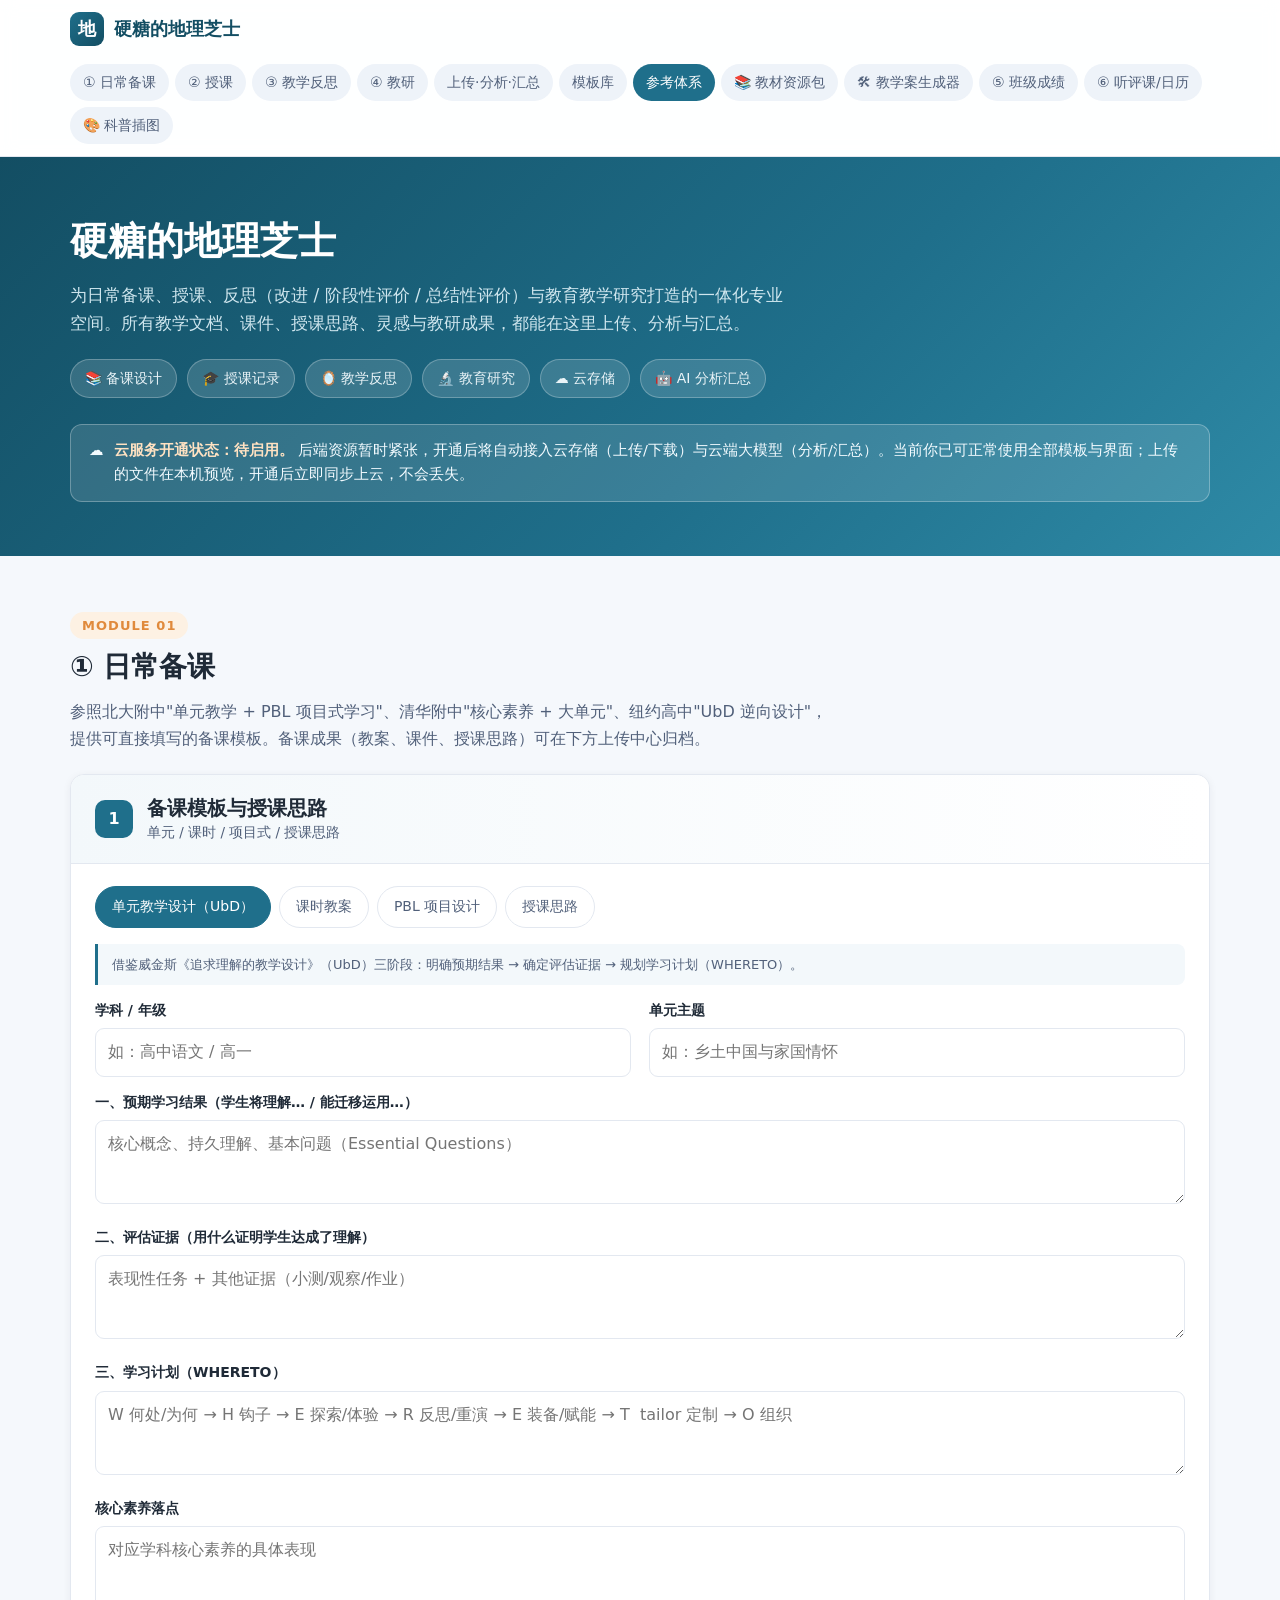
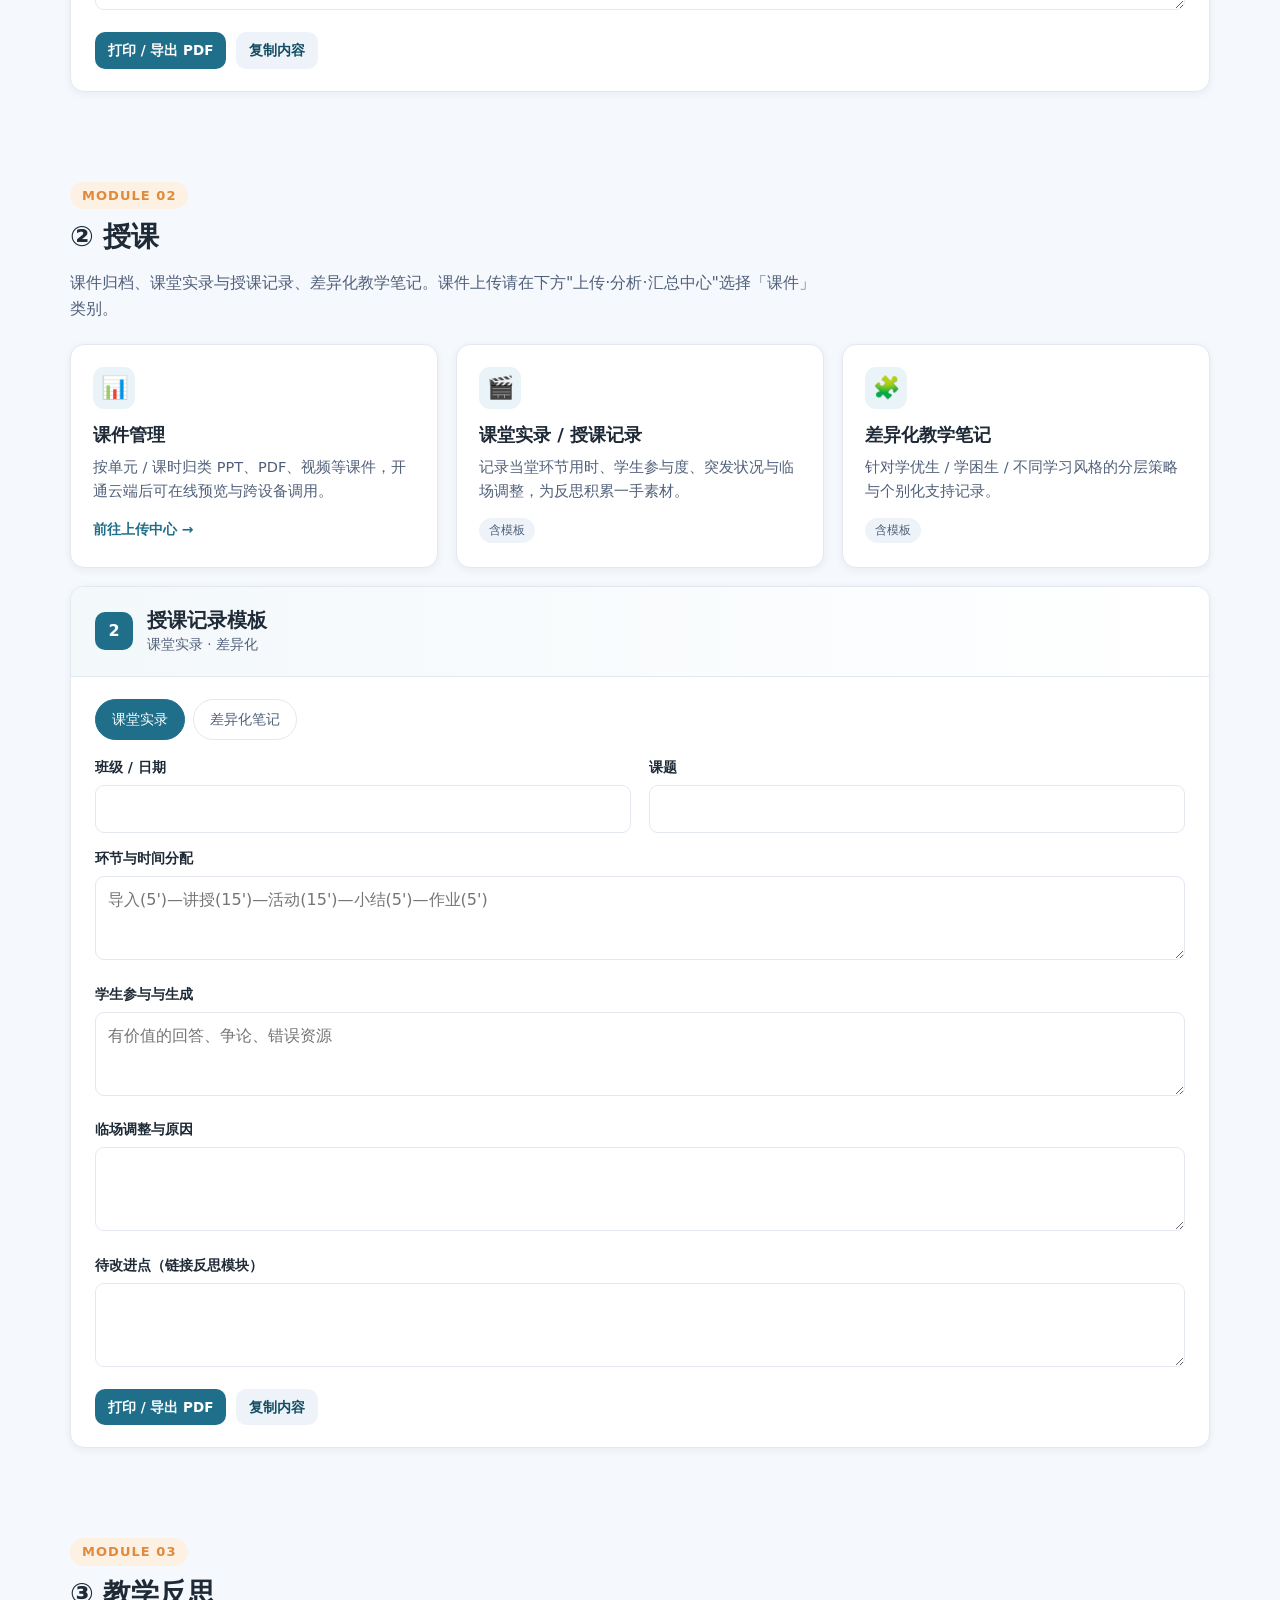
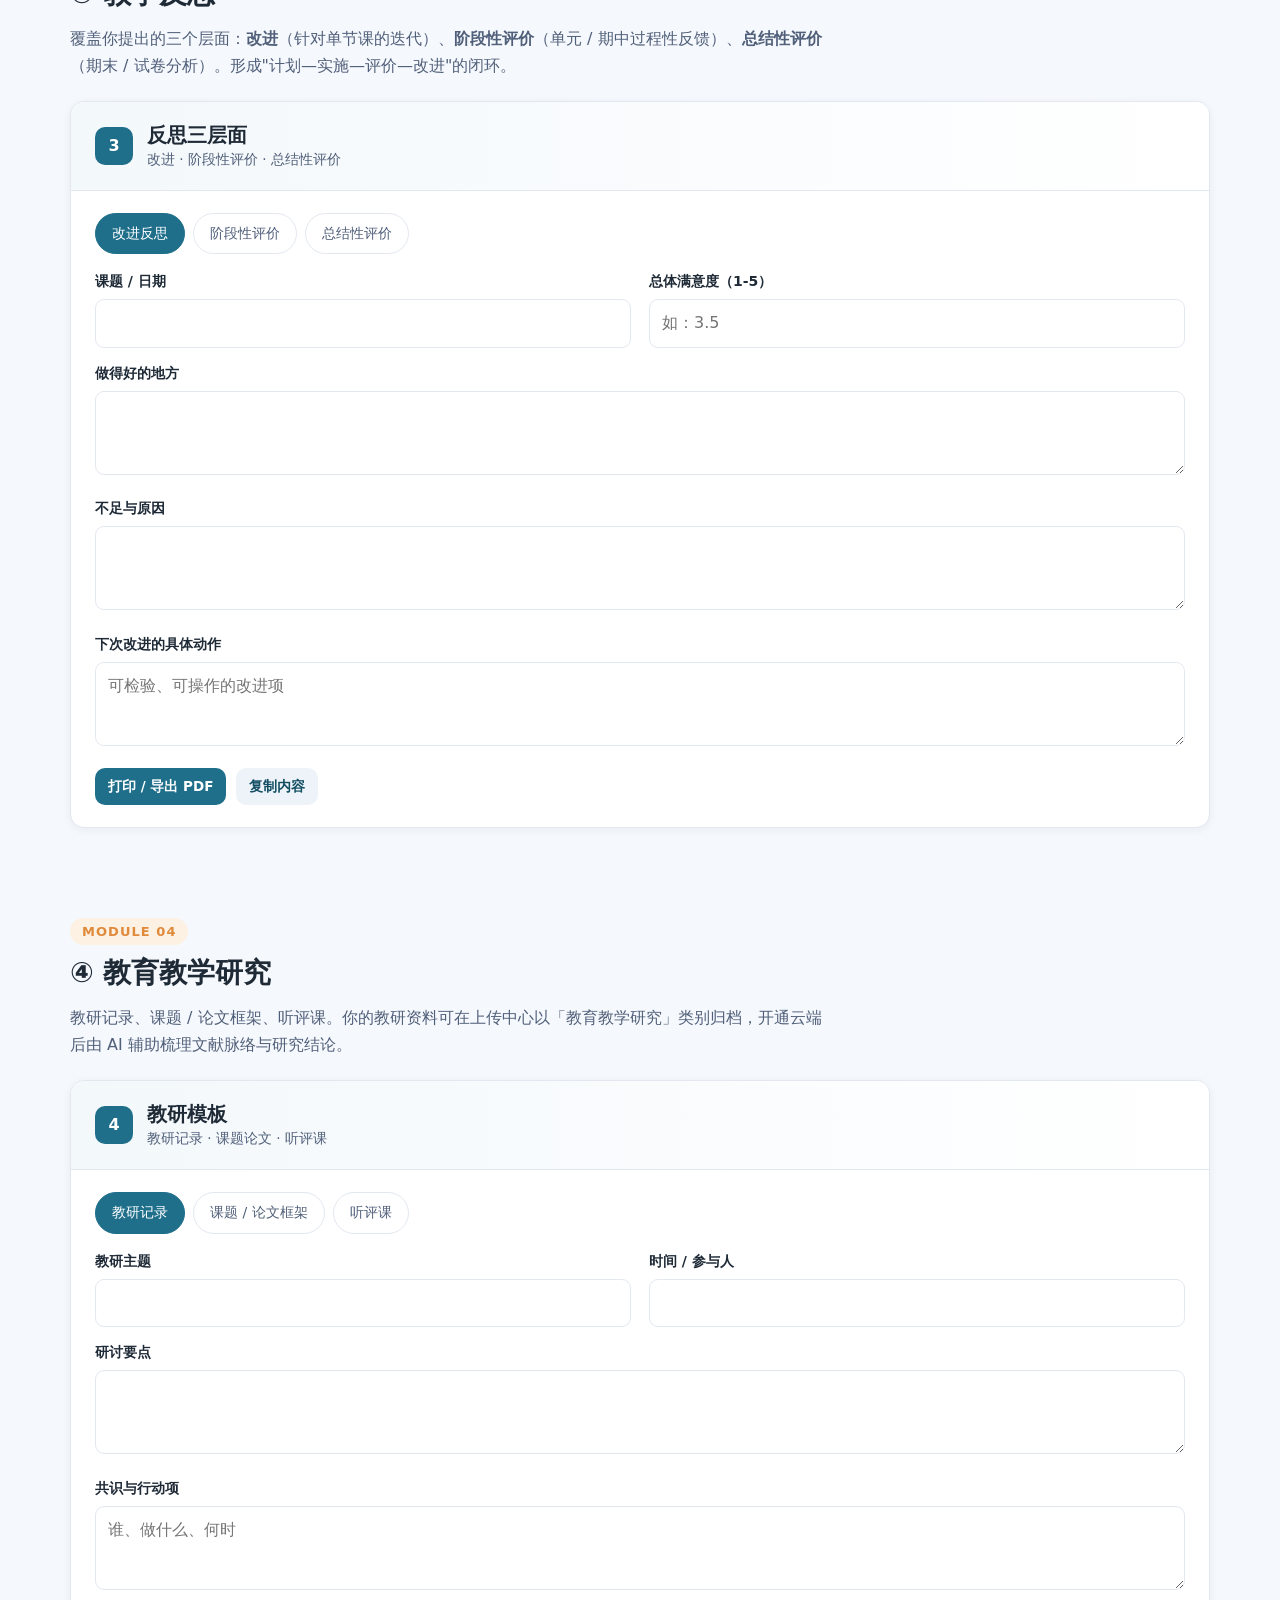
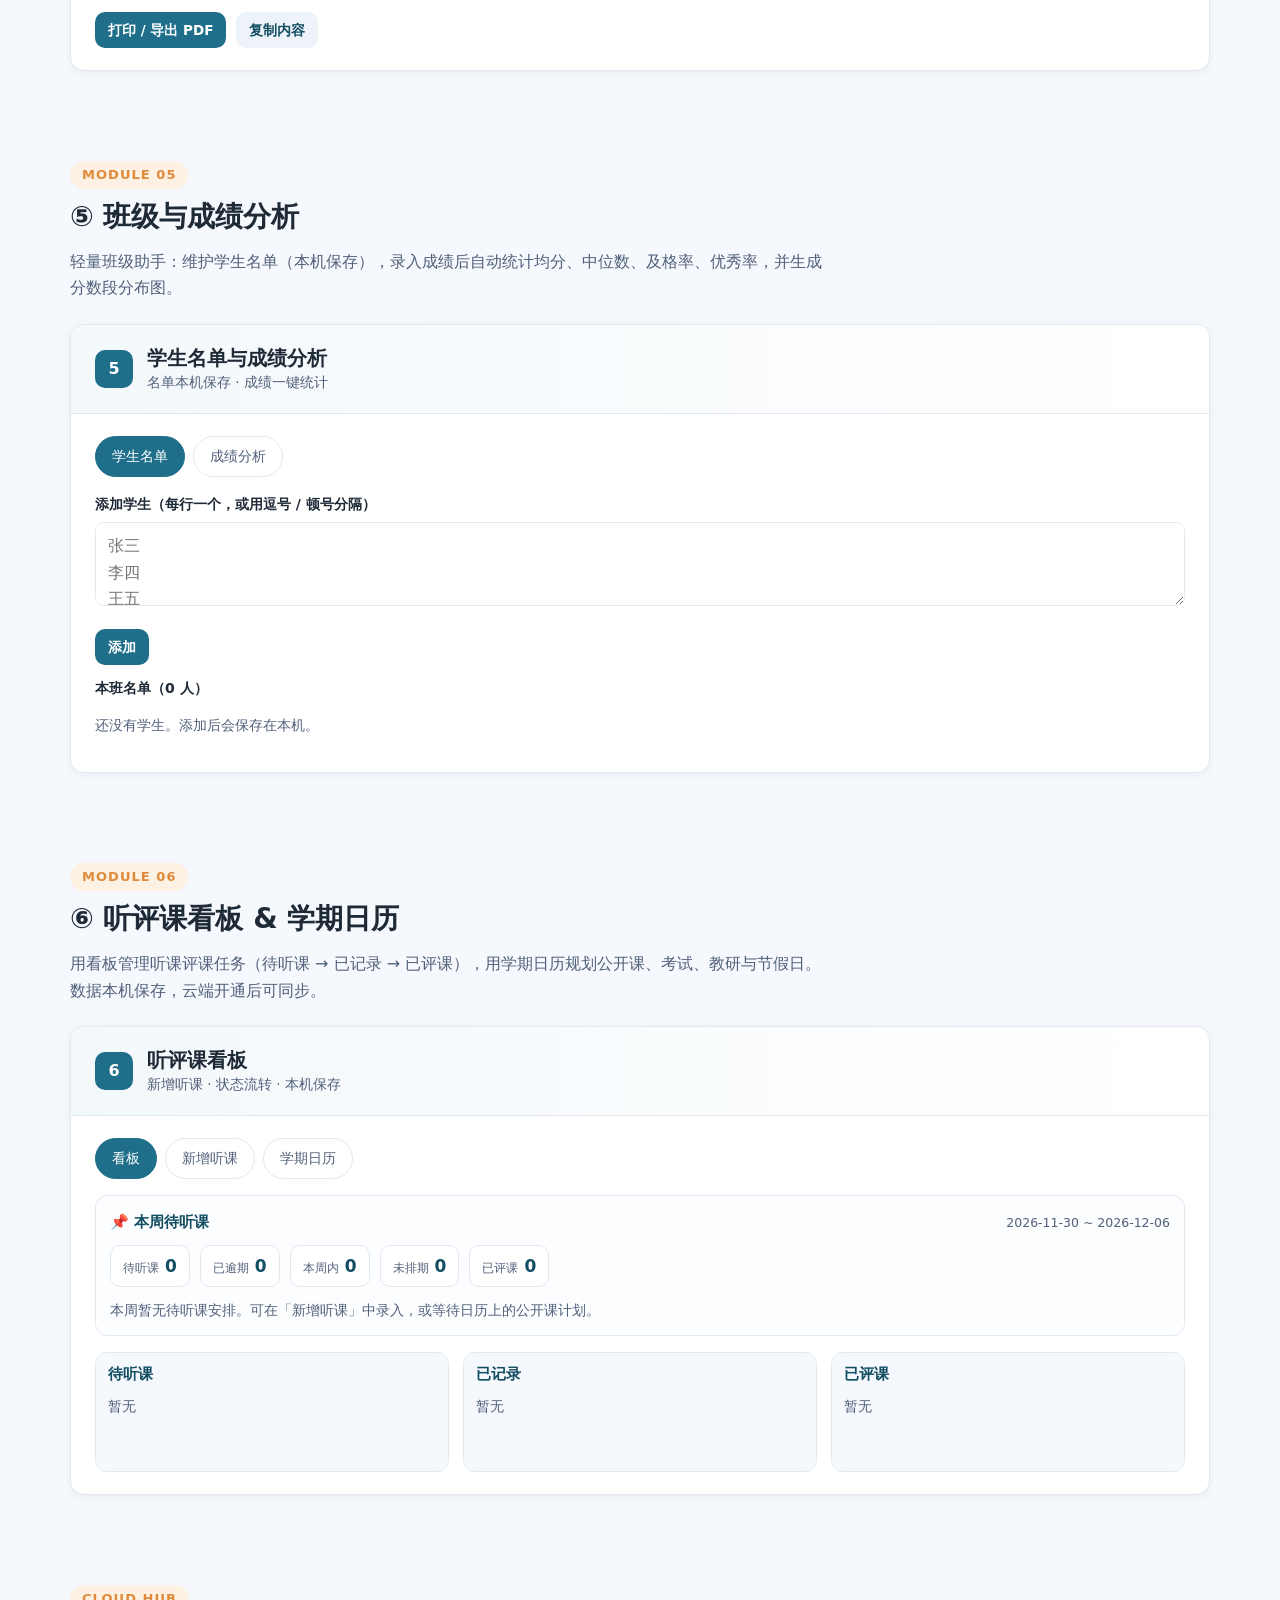
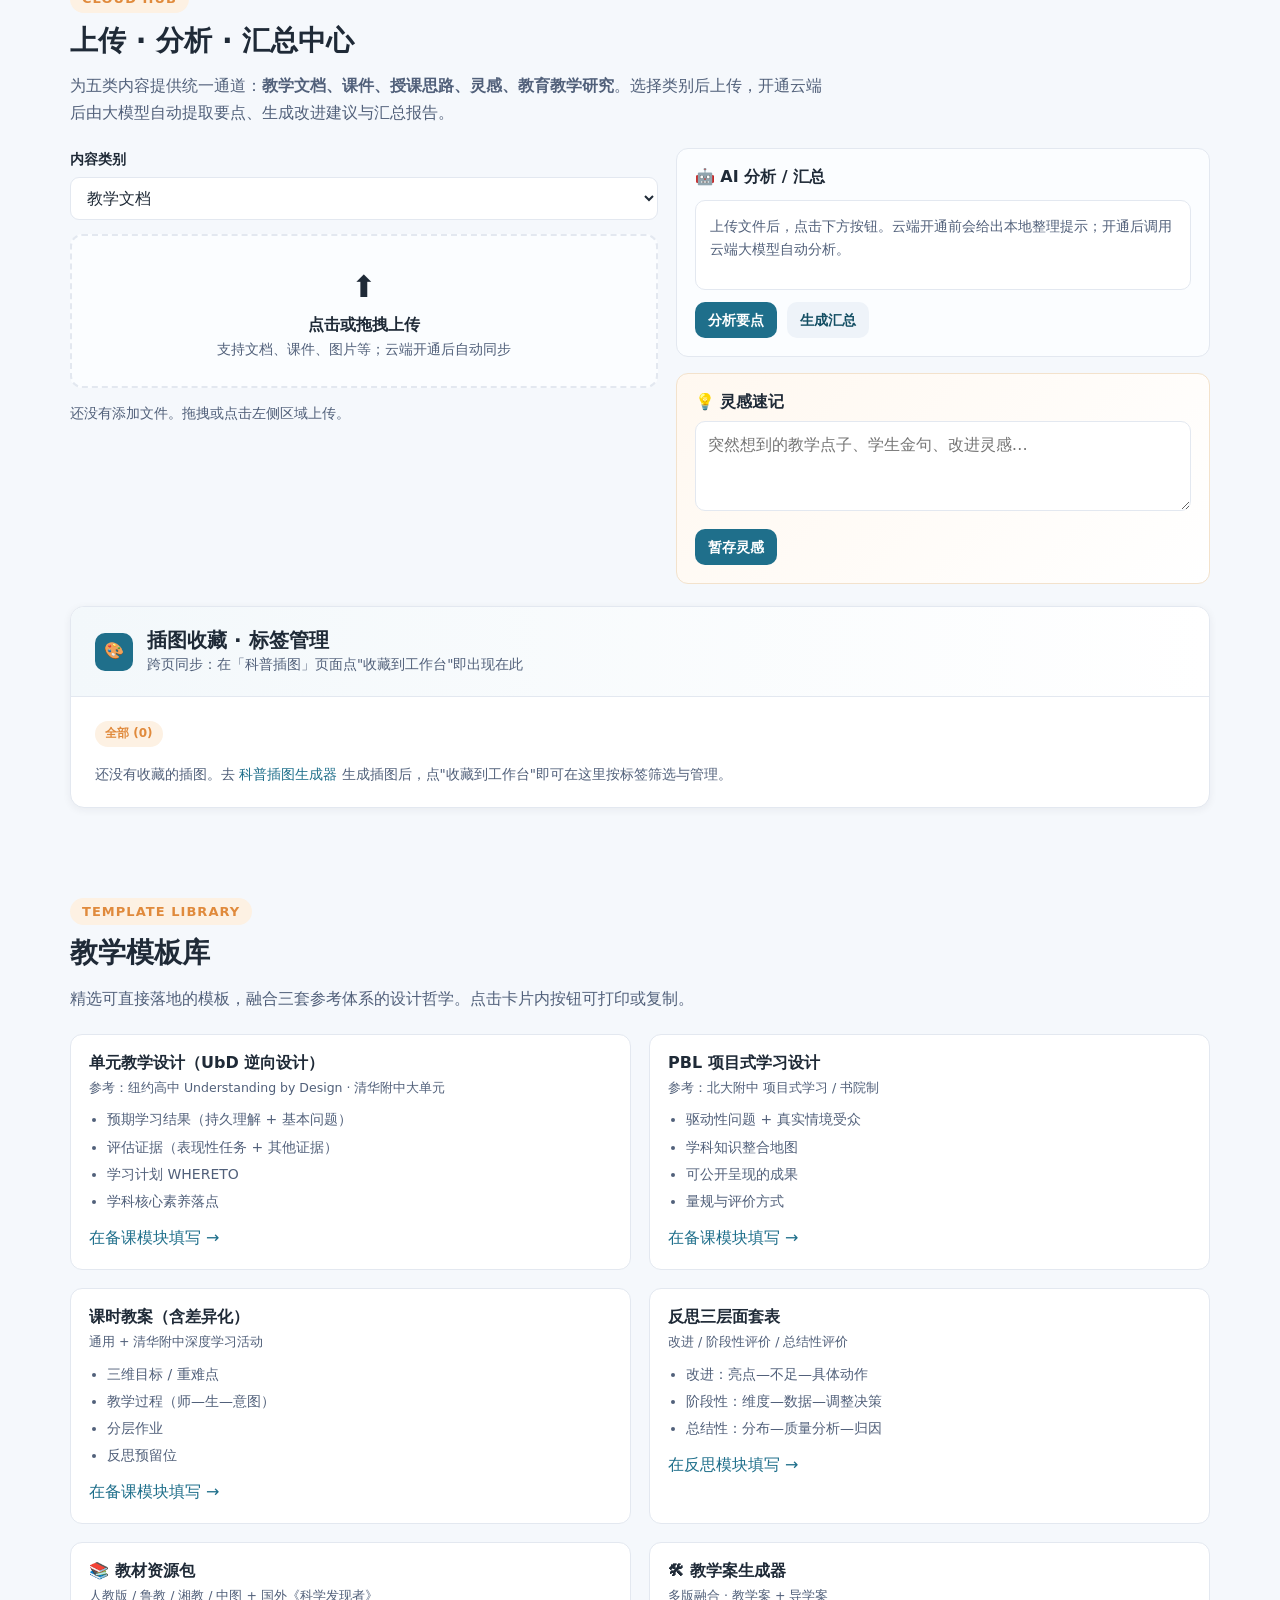
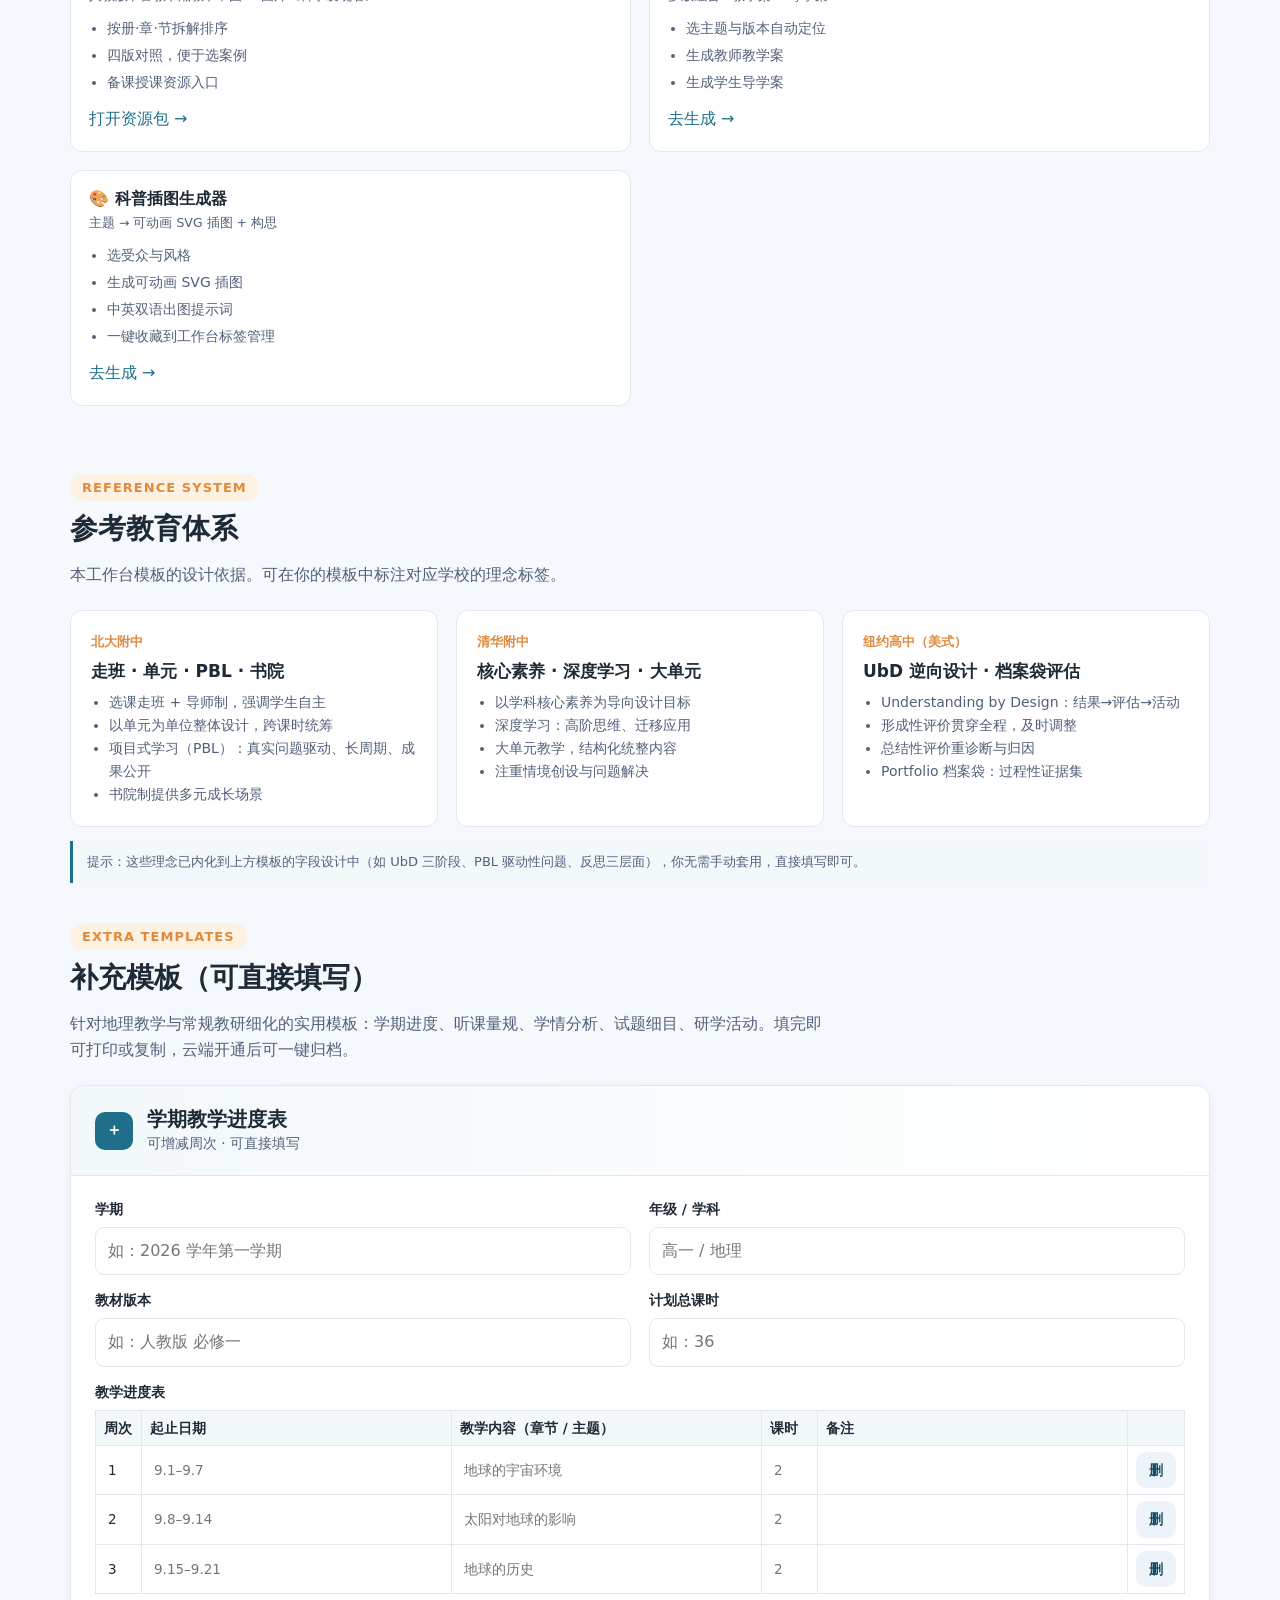
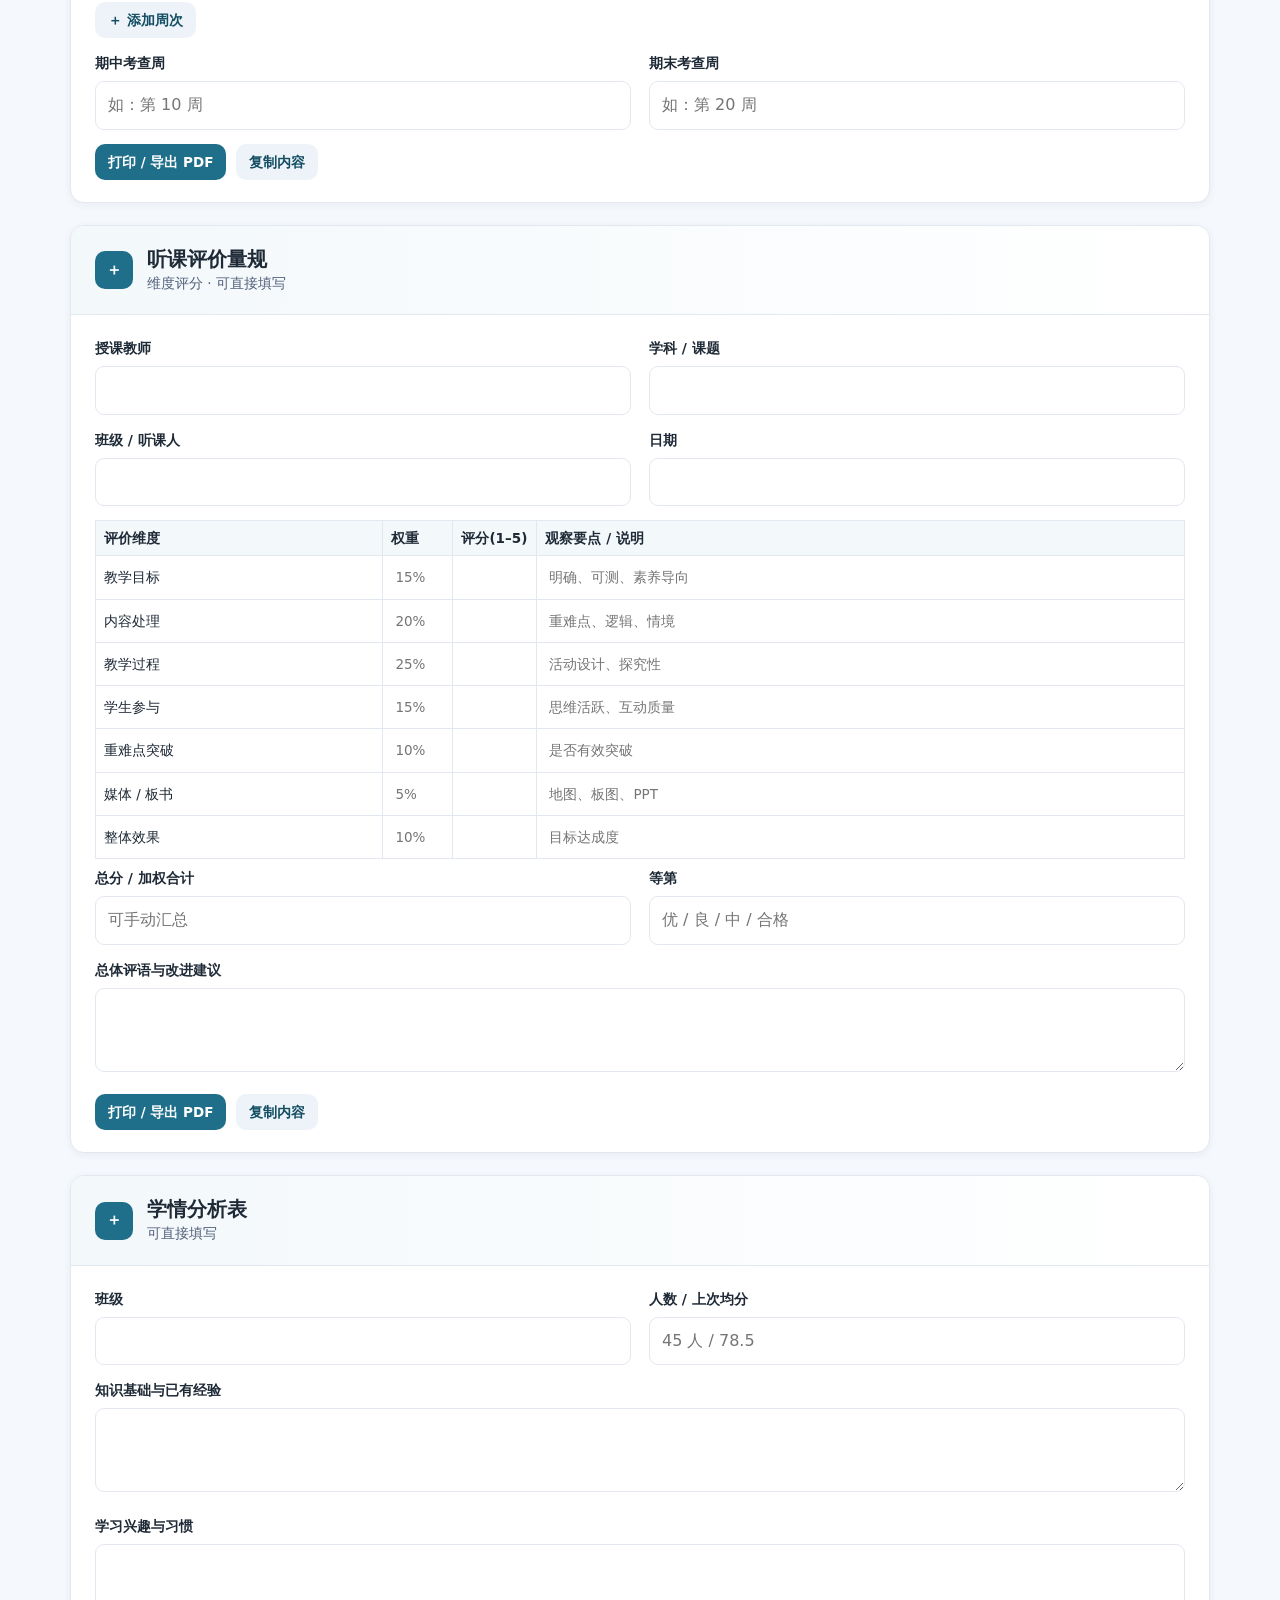
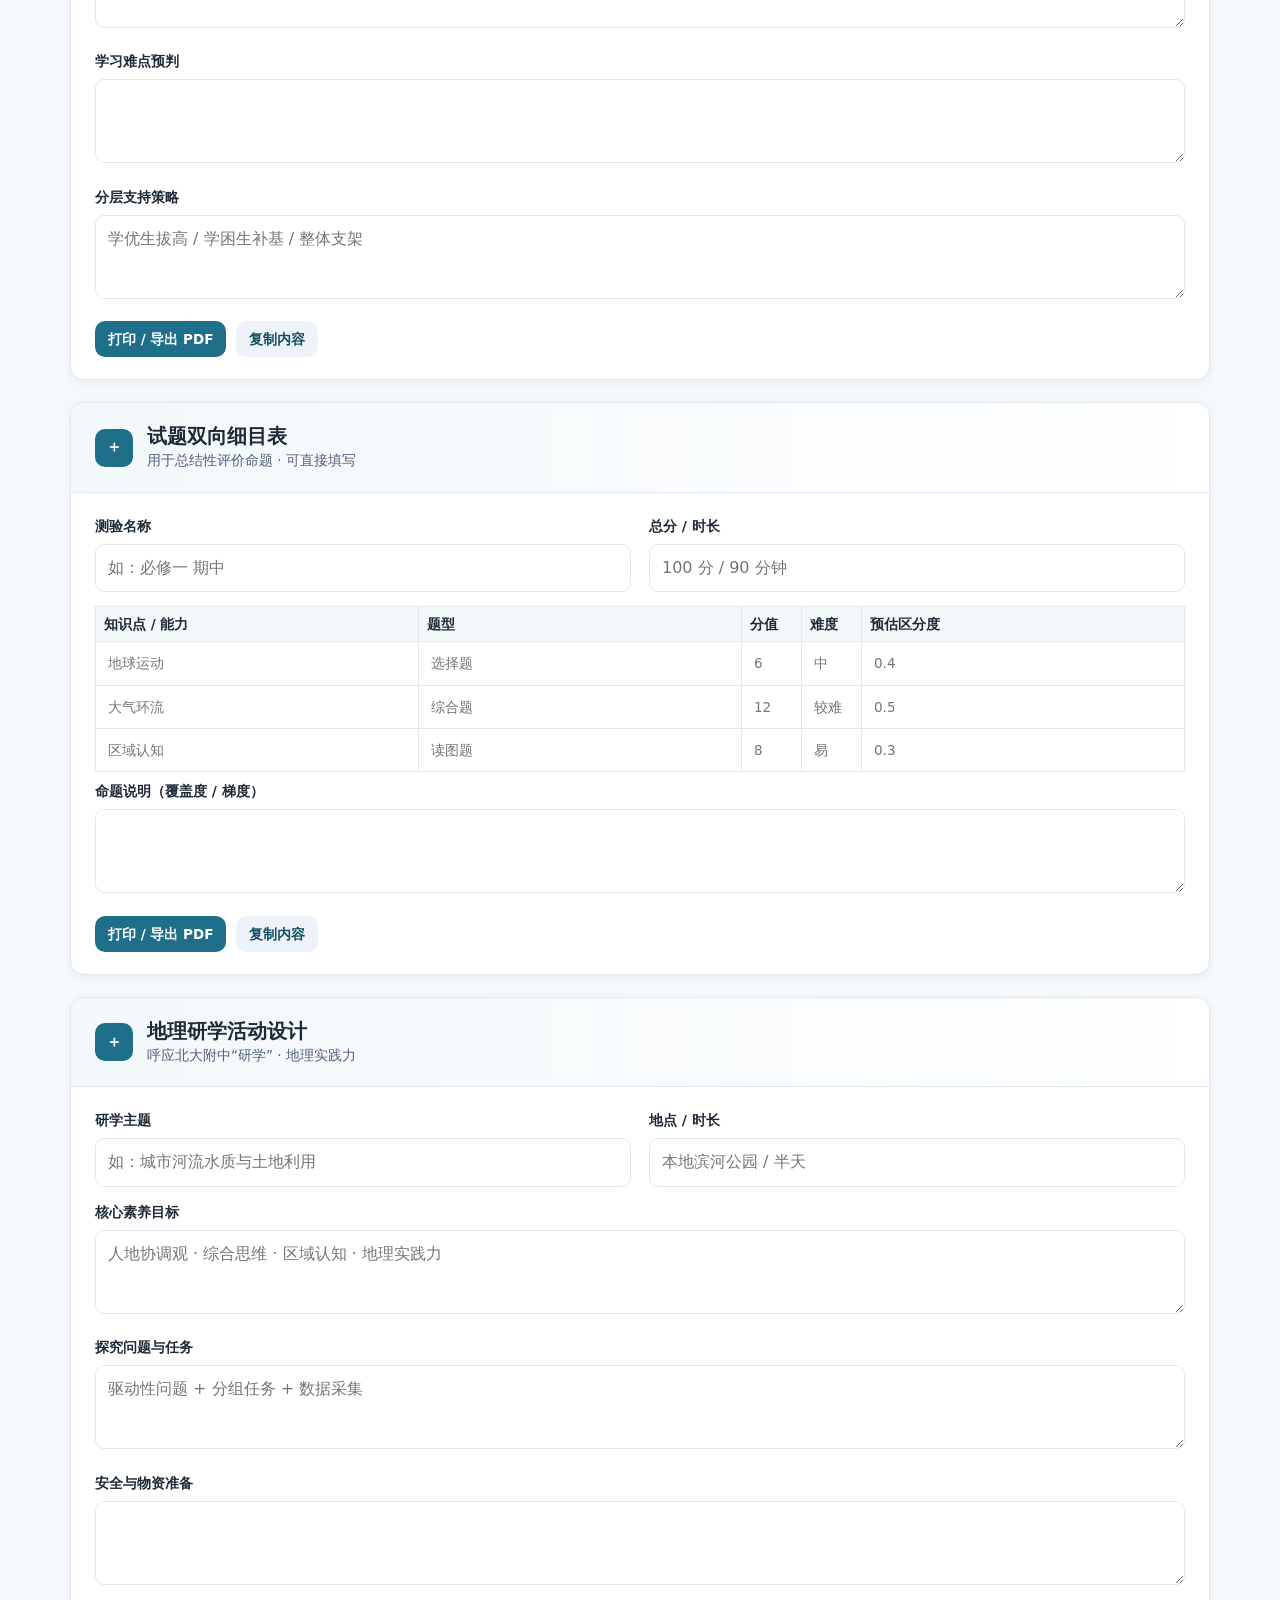
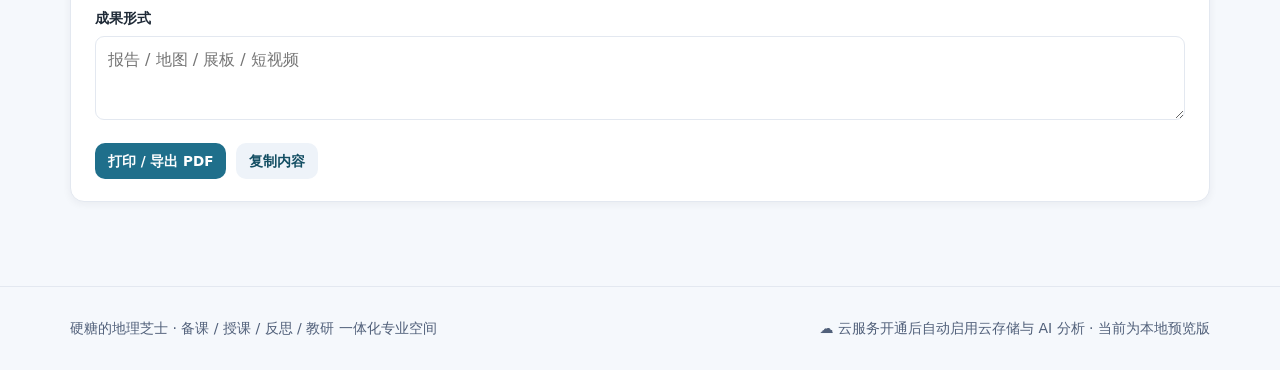
==== index.html @ b7a0edd9 "feat: 硬糖的地理芝士教师工作台 — 主工作台/教材资源包/教学案生成器/科普插图 + GitHub Pages 结构" ====
<!DOCTYPE html>
<html lang="zh-CN">
<head>
<meta charset="UTF-8" />
<meta name="viewport" content="width=device-width, initial-scale=1.0" />
<title>硬糖的地理芝士 · 备课·授课·反思·教研</title>
<link rel="stylesheet" href="assets/style.css" />
</head>
<body>

<!-- ===== 顶栏 / 总目录 ===== -->
<div class="topbar">
  <div class="topbar-inner">
    <div class="brand"><span class="logo">地</span> 硬糖的地理芝士</div>
    <nav class="toc">
      <a href="#mod-prep">① 日常备课</a>
      <a href="#mod-teach">② 授课</a>
      <a href="#mod-reflect">③ 教学反思</a>
      <a href="#mod-research">④ 教研</a>
      <a href="#hub">上传·分析·汇总</a>
      <a href="#templates">模板库</a>
      <a href="#refs">参考体系</a>
      <a href="textbooks.html">📚 教材资源包</a>
      <a href="lesson-planner.html">🛠 教学案生成器</a>
      <a href="#class">⑤ 班级成绩</a>
      <a href="#kanban">⑥ 听评课/日历</a>
      <a href="science-illustration.html">🎨 科普插图</a>
    </nav>
  </div>
</div>

<!-- ===== Hero ===== -->
<header class="hero">
  <div class="hero-inner">
    <h1>硬糖的地理芝士</h1>
    <p>为日常备课、授课、反思（改进 / 阶段性评价 / 总结性评价）与教育教学研究打造的一体化专业空间。所有教学文档、课件、授课思路、灵感与教研成果，都能在这里上传、分析与汇总。</p>
    <div class="hero-tags">
      <span>📚 备课设计</span><span>🎓 授课记录</span><span>🪞 教学反思</span>
      <span>🔬 教育研究</span><span>☁️ 云存储</span><span>🤖 AI 分析汇总</span>
    </div>
    <div class="cloud-banner">
      <span>☁️</span>
      <div><b>云服务开通状态：待启用。</b> 后端资源暂时紧张，开通后将自动接入云存储（上传/下载）与云端大模型（分析/汇总）。当前你已可正常使用全部模板与界面；上传的文件在本机预览，开通后立即同步上云，不会丢失。</div>
    </div>
  </div>
</header>

<main class="wrap">

  <!-- ===== 模块一：日常备课 ===== -->
  <section class="section" id="mod-prep">
    <div class="section-head">
      <span class="kicker">MODULE 01</span>
      <h2>① 日常备课</h2>
      <p>参照北大附中"单元教学 + PBL 项目式学习"、清华附中"核心素养 + 大单元"、纽约高中"UbD 逆向设计"，提供可直接填写的备课模板。备课成果（教案、课件、授课思路）可在下方上传中心归档。</p>
    </div>

    <div class="module">
      <div class="module-head">
        <div class="num">1</div>
        <div><h3>备课模板与授课思路</h3><div class="sub">单元 / 课时 / 项目式 / 授课思路</div></div>
      </div>
      <div class="module-body">
        <div class="tabs">
          <div class="tab active" data-target="prep-unit">单元教学设计（UbD）</div>
          <div class="tab" data-target="prep-lesson">课时教案</div>
          <div class="tab" data-target="prep-pbl">PBL 项目设计</div>
          <div class="tab" data-target="prep-idea">授课思路</div>
        </div>

        <!-- 单元教学设计 -->
        <div class="panel active" id="prep-unit">
          <div class="note">借鉴威金斯《追求理解的教学设计》（UbD）三阶段：明确预期结果 → 确定评估证据 → 规划学习计划（WHERETO）。</div>
          <div id="tpl-unit">
            <div class="form-grid">
              <div class="field"><label>学科 / 年级</label><input type="text" placeholder="如：高中语文 / 高一" /></div>
              <div class="field"><label>单元主题</label><input type="text" placeholder="如：乡土中国与家国情怀" /></div>
            </div>
            <div class="field"><label>一、预期学习结果（学生将理解… / 能迁移运用…）</label><textarea placeholder="核心概念、持久理解、基本问题（Essential Questions）"></textarea></div>
            <div class="field"><label>二、评估证据（用什么证明学生达成了理解）</label><textarea placeholder="表现性任务 + 其他证据（小测/观察/作业）"></textarea></div>
            <div class="field"><label>三、学习计划（WHERETO）</label><textarea placeholder="W 何处/为何 → H 钩子 → E 探索/体验 → R 反思/重演 → E 装备/赋能 → T  tailor 定制 → O 组织"></textarea></div>
            <div class="field"><label>核心素养落点</label><textarea placeholder="对应学科核心素养的具体表现"></textarea></div>
          </div>
          <div class="row"><button class="btn sm" onclick="printTemplate('tpl-unit')">打印 / 导出 PDF</button><button class="btn ghost sm" onclick="copyTemplate('tpl-unit')">复制内容</button></div>
        </div>

        <!-- 课时教案 -->
        <div class="panel" id="prep-lesson">
          <div id="tpl-lesson">
            <div class="form-grid">
              <div class="field"><label>课题</label><input type="text" placeholder="课时名称" /></div>
              <div class="field"><label>课型 / 时长</label><input type="text" placeholder="新授课 / 45 分钟" /></div>
            </div>
            <div class="field"><label>教学目标（知识与能力 / 过程与方法 / 情感态度价值观）</label><textarea></textarea></div>
            <div class="field"><label>教学重点与难点</label><textarea placeholder="重点：…　难点：…"></textarea></div>
            <div class="field"><label>教学过程（导入—新授—活动—小结—作业）</label><textarea placeholder="分环节写明教师活动 / 学生活动 / 设计意图"></textarea></div>
            <div class="field"><label>板书设计</label><textarea></textarea></div>
            <div class="field"><label>分层作业 / 差异化</label><textarea placeholder="基础 / 提高 / 拓展"></textarea></div>
            <div class="field"><label>授课后反思（预留）</label><textarea placeholder="留待模块③填写"></textarea></div>
          </div>
          <div class="row"><button class="btn sm" onclick="printTemplate('tpl-lesson')">打印 / 导出 PDF</button><button class="btn ghost sm" onclick="copyTemplate('tpl-lesson')">复制内容</button></div>
        </div>

        <!-- PBL -->
        <div class="panel" id="prep-pbl">
          <div class="note">北大附中风格：以真实情境中的复杂问题为驱动，长周期探究，形成可公开呈现的成果，过程中接受反馈并迭代。</div>
          <div id="tpl-pbl">
            <div class="field"><label>驱动性问题（Driving Question）</label><textarea placeholder="一个开放、真实、值得持续探究的问题"></textarea></div>
            <div class="field"><label>真实情境与受众</label><textarea placeholder="为谁解决？在什么场景中？"></textarea></div>
            <div class="field"><label>学科知识与能力整合</label><textarea placeholder="跨学科 / 学科内知识地图"></textarea></div>
            <div class="field"><label>核心任务与可呈现成果</label><textarea placeholder="产品 / 方案 / 报告 / 作品 / 服务"></textarea></div>
            <div class="form-grid">
              <div class="field"><label>周期</label><input type="text" placeholder="如：4 周" /></div>
              <div class="field"><label>里程碑节点</label><input type="text" placeholder="阶段检查点" /></div>
            </div>
            <div class="field"><label>评价方式（过程 + 成果）</label><textarea placeholder="量规 Rubric / 同伴互评 / 公开展示"></textarea></div>
          </div>
          <div class="row"><button class="btn sm" onclick="printTemplate('tpl-pbl')">打印 / 导出 PDF</button><button class="btn ghost sm" onclick="copyTemplate('tpl-pbl')">复制内容</button></div>
        </div>

        <!-- 授课思路 -->
        <div class="panel" id="prep-idea">
          <div class="note">"授课思路"是上传中心的五类内容之一，这里快速记录，也可在下方上传中心归档成稿。</div>
          <div id="tpl-idea">
            <div class="field"><label>这节课我想突破的核心</label><textarea placeholder="一句话点明教学立意"></textarea></div>
            <div class="field"><label>主线 / 逻辑链</label><textarea placeholder="由浅入深、由现象到本质的推进路径"></textarea></div>
            <div class="field"><label>关键活动设计</label><textarea placeholder="最能激发学生思维的活动"></textarea></div>
            <div class="field"><label>可能的难点与预案</label><textarea></textarea></div>
          </div>
          <div class="row"><button class="btn sm" onclick="printTemplate('tpl-idea')">打印 / 导出 PDF</button><button class="btn ghost sm" onclick="copyTemplate('tpl-idea')">复制内容</button></div>
        </div>
      </div>
    </div>
  </section>

  <!-- ===== 模块二：授课 ===== -->
  <section class="section" id="mod-teach">
    <div class="section-head">
      <span class="kicker">MODULE 02</span>
      <h2>② 授课</h2>
      <p>课件归档、课堂实录与授课记录、差异化教学笔记。课件上传请在下方"上传·分析·汇总中心"选择「课件」类别。</p>
    </div>
    <div class="grid grid-3">
      <div class="card">
        <div class="ic">📊</div>
        <h3>课件管理</h3>
        <p>按单元 / 课时归类 PPT、PDF、视频等课件，开通云端后可在线预览与跨设备调用。</p>
        <a class="more" href="#hub">前往上传中心 →</a>
      </div>
      <div class="card">
        <div class="ic">🎬</div>
        <h3>课堂实录 / 授课记录</h3>
        <p>记录当堂环节用时、学生参与度、突发状况与临场调整，为反思积累一手素材。</p>
        <span class="tag">含模板</span>
      </div>
      <div class="card">
        <div class="ic">🧩</div>
        <h3>差异化教学笔记</h3>
        <p>针对学优生 / 学困生 / 不同学习风格的分层策略与个别化支持记录。</p>
        <span class="tag">含模板</span>
      </div>
    </div>
    <div class="module" style="margin-top:18px">
      <div class="module-head"><div class="num">2</div><div><h3>授课记录模板</h3><div class="sub">课堂实录 · 差异化</div></div></div>
      <div class="module-body">
        <div class="tabs">
          <div class="tab active" data-target="teach-log">课堂实录</div>
          <div class="tab" data-target="teach-diff">差异化笔记</div>
        </div>
        <div class="panel active" id="teach-log">
          <div id="tpl-teachlog">
            <div class="form-grid">
              <div class="field"><label>班级 / 日期</label><input type="text" /></div>
              <div class="field"><label>课题</label><input type="text" /></div>
            </div>
            <div class="field"><label>环节与时间分配</label><textarea placeholder="导入(5')—讲授(15')—活动(15')—小结(5')—作业(5')"></textarea></div>
            <div class="field"><label>学生参与与生成</label><textarea placeholder="有价值的回答、争论、错误资源"></textarea></div>
            <div class="field"><label>临场调整与原因</label><textarea></textarea></div>
            <div class="field"><label>待改进点（链接反思模块）</label><textarea></textarea></div>
          </div>
          <div class="row"><button class="btn sm" onclick="printTemplate('tpl-teachlog')">打印 / 导出 PDF</button><button class="btn ghost sm" onclick="copyTemplate('tpl-teachlog')">复制内容</button></div>
        </div>
        <div class="panel" id="teach-diff">
          <div id="tpl-diff">
            <div class="field"><label>分层对象</label><input type="text" placeholder="学优生 / 学困生 / 视觉型…" /></div>
            <div class="field"><label>支持策略</label><textarea placeholder="任务难度、脚手架、分组、资源"></textarea></div>
            <div class="field"><label>效果观察</label><textarea></textarea></div>
          </div>
          <div class="row"><button class="btn sm" onclick="printTemplate('tpl-diff')">打印 / 导出 PDF</button><button class="btn ghost sm" onclick="copyTemplate('tpl-diff')">复制内容</button></div>
        </div>
      </div>
    </div>
  </section>

  <!-- ===== 模块三：教学反思 ===== -->
  <section class="section" id="mod-reflect">
    <div class="section-head">
      <span class="kicker">MODULE 03</span>
      <h2>③ 教学反思</h2>
      <p>覆盖你提出的三个层面：<b>改进</b>（针对单节课的迭代）、<b>阶段性评价</b>（单元 / 期中过程性反馈）、<b>总结性评价</b>（期末 / 试卷分析）。形成"计划—实施—评价—改进"的闭环。</p>
    </div>
    <div class="module">
      <div class="module-head"><div class="num">3</div><div><h3>反思三层面</h3><div class="sub">改进 · 阶段性评价 · 总结性评价</div></div></div>
      <div class="module-body">
        <div class="tabs">
          <div class="tab active" data-target="rf-imp">改进反思</div>
          <div class="tab" data-target="rf-form">阶段性评价</div>
          <div class="tab" data-target="rf-sum">总结性评价</div>
        </div>
        <div class="panel active" id="rf-imp">
          <div id="tpl-rfimp">
            <div class="form-grid">
              <div class="field"><label>课题 / 日期</label><input type="text" /></div>
              <div class="field"><label>总体满意度（1-5）</label><input type="text" placeholder="如：3.5" /></div>
            </div>
            <div class="field"><label>做得好的地方</label><textarea></textarea></div>
            <div class="field"><label>不足与原因</label><textarea></textarea></div>
            <div class="field"><label>下次改进的具体动作</label><textarea placeholder="可检验、可操作的改进项"></textarea></div>
          </div>
          <div class="row"><button class="btn sm" onclick="printTemplate('tpl-rfimp')">打印 / 导出 PDF</button><button class="btn ghost sm" onclick="copyTemplate('tpl-rfimp')">复制内容</button></div>
        </div>
        <div class="panel" id="rf-form">
          <div class="note">阶段性评价 = 形成性评价（Formative）：在学习过程中收集证据、及时调整。参考纽约高中档案袋（Portfolio）评估思路。</div>
          <div id="tpl-rfform">
            <div class="field"><label>评价周期 / 单元</label><input type="text" placeholder="如：第二单元 期中前" /></div>
            <div class="field"><label>评价维度与工具</label><textarea placeholder="课堂观察 / 小测 / 作业 / 表现性任务 / 自评互评"></textarea></div>
            <div class="field"><label>数据汇总（达标率、典型错因）</label><textarea></textarea></div>
            <div class="field"><label>对教学的调整决策</label><textarea placeholder="下一步教什么、怎么教"></textarea></div>
          </div>
          <div class="row"><button class="btn sm" onclick="printTemplate('tpl-rfform')">打印 / 导出 PDF</button><button class="btn ghost sm" onclick="copyTemplate('tpl-rfform')">复制内容</button></div>
        </div>
        <div class="panel" id="rf-sum">
          <div class="note">总结性评价（Summative）：单元 / 期末的学业成就判定，重在诊断与归因，反哺下阶段教学。</div>
          <div id="tpl-rfsum">
            <div class="field"><label>评价名称 / 范围</label><input type="text" placeholder="如：期末统考 / 模块测试" /></div>
            <div class="field"><label>成绩分布与达标情况</label><textarea placeholder="分数段、优秀率、及格率"></textarea></div>
            <div class="field"><label>试卷 / 任务质量分析</label><textarea placeholder="信度、难度、区分度、知识点覆盖"></textarea></div>
            <div class="field"><label>归因与教学改进建议</label><textarea></textarea></div>
          </div>
          <div class="row"><button class="btn sm" onclick="printTemplate('tpl-rfsum')">打印 / 导出 PDF</button><button class="btn ghost sm" onclick="copyTemplate('tpl-rfsum')">复制内容</button></div>
        </div>
      </div>
    </div>
  </section>

  <!-- ===== 模块四：教育教学研究 ===== -->
  <section class="section" id="mod-research">
    <div class="section-head">
      <span class="kicker">MODULE 04</span>
      <h2>④ 教育教学研究</h2>
      <p>教研记录、课题 / 论文框架、听评课。你的教研资料可在上传中心以「教育教学研究」类别归档，开通云端后由 AI 辅助梳理文献脉络与研究结论。</p>
    </div>
    <div class="module">
      <div class="module-head"><div class="num">4</div><div><h3>教研模板</h3><div class="sub">教研记录 · 课题论文 · 听评课</div></div></div>
      <div class="module-body">
        <div class="tabs">
          <div class="tab active" data-target="rs-log">教研记录</div>
          <div class="tab" data-target="rs-paper">课题 / 论文框架</div>
          <div class="tab" data-target="rs-observe">听评课</div>
        </div>
        <div class="panel active" id="rs-log">
          <div id="tpl-rslog">
            <div class="form-grid">
              <div class="field"><label>教研主题</label><input type="text" /></div>
              <div class="field"><label>时间 / 参与人</label><input type="text" /></div>
            </div>
            <div class="field"><label>研讨要点</label><textarea></textarea></div>
            <div class="field"><label>共识与行动项</label><textarea placeholder="谁、做什么、何时"></textarea></div>
          </div>
          <div class="row"><button class="btn sm" onclick="printTemplate('tpl-rslog')">打印 / 导出 PDF</button><button class="btn ghost sm" onclick="copyTemplate('tpl-rslog')">复制内容</button></div>
        </div>
        <div class="panel" id="rs-paper">
          <div id="tpl-rspaper">
            <div class="field"><label>研究问题</label><textarea placeholder="清晰、可研究、有价值"></textarea></div>
            <div class="field"><label>文献综述要点</label><textarea></textarea></div>
            <div class="field"><label>研究方法</label><textarea placeholder="行动研究 / 实验 / 案例分析…"></textarea></div>
            <div class="field"><label>预期成果与提纲</label><textarea placeholder="一、二、三…级标题框架"></textarea></div>
          </div>
          <div class="row"><button class="btn sm" onclick="printTemplate('tpl-rspaper')">打印 / 导出 PDF</button><button class="btn ghost sm" onclick="copyTemplate('tpl-rspaper')">复制内容</button></div>
        </div>
        <div class="panel" id="rs-observe">
          <div id="tpl-rsobs">
            <div class="form-grid">
              <div class="field"><label>授课教师 / 课题</label><input type="text" /></div>
              <div class="field"><label>观察焦点</label><input type="text" placeholder="如：提问质量" /></div>
            </div>
            <div class="field"><label>课堂观察记录</label><textarea></textarea></div>
            <div class="field"><label>亮点与建议（建设性）</label><textarea></textarea></div>
          </div>
          <div class="row"><button class="btn sm" onclick="printTemplate('tpl-rsobs')">打印 / 导出 PDF</button><button class="btn ghost sm" onclick="copyTemplate('tpl-rsobs')">复制内容</button></div>
        </div>
      </div>
    </div>
  </section>

  <!-- ===== 模块五：班级与成绩分析 ===== -->
  <section class="section" id="class">
    <div class="section-head">
      <span class="kicker">MODULE 05</span>
      <h2>⑤ 班级与成绩分析</h2>
      <p>轻量班级助手：维护学生名单（本机保存），录入成绩后自动统计均分、中位数、及格率、优秀率，并生成分数段分布图。</p>
    </div>
    <div class="module">
      <div class="module-head"><div class="num">5</div><div><h3>学生名单与成绩分析</h3><div class="sub">名单本机保存 · 成绩一键统计</div></div></div>
      <div class="module-body">
        <div class="tabs">
          <div class="tab active" data-target="cls-roster">学生名单</div>
          <div class="tab" data-target="cls-grade">成绩分析</div>
        </div>
        <div class="panel active" id="cls-roster">
          <div class="field"><label>添加学生（每行一个，或用逗号 / 顿号分隔）</label><textarea id="rosterInput" placeholder="张三&#10;李四&#10;王五"></textarea></div>
          <div class="row"><button class="btn sm" id="rosterAdd" type="button">添加</button><span class="empty-hint" id="rosterMsg"></span></div>
          <div class="field" style="margin-top:12px"><label>本班名单（<span id="rosterCount">0</span> 人）</label><div class="filelist" id="rosterList"></div></div>
        </div>
        <div class="panel" id="cls-grade">
          <div class="field"><label>录入成绩（每行一个分数，或逗号分隔；可与名单人数不一致）</label><textarea id="gradeInput" placeholder="85&#10;92&#10;76&#10;68&#10;..."></textarea></div>
          <div class="row"><button class="btn sm" id="gradeCalc" type="button">分析</button></div>
          <div id="gradeResult" class="analysis" style="margin-top:14px;display:none">
            <h4>📊 成绩统计</h4>
            <div id="gradeStats" class="out" style="min-height:auto"></div>
            <div id="gradeBars" style="margin-top:14px"></div>
          </div>
        </div>
      </div>
    </div>
  </section>

  <!-- ===== 模块六：听评课看板 & 学期日历 ===== -->
  <section class="section" id="kanban">
    <div class="section-head">
      <span class="kicker">MODULE 06</span>
      <h2>⑥ 听评课看板 & 学期日历</h2>
      <p>用看板管理听课评课任务（待听课 → 已记录 → 已评课），用学期日历规划公开课、考试、教研与节假日。数据本机保存，云端开通后可同步。</p>
    </div>
    <div class="module">
      <div class="module-head"><div class="num">6</div><div><h3>听评课看板</h3><div class="sub">新增听课 · 状态流转 · 本机保存</div></div></div>
      <div class="module-body">
        <div class="tabs">
          <div class="tab active" data-target="kb-board">看板</div>
          <div class="tab" data-target="kb-add">新增听课</div>
          <div class="tab" data-target="kb-cal">学期日历</div>
        </div>

        <!-- 新增听课 -->
        <div class="panel" id="kb-add">
          <div class="form-grid">
            <div class="field"><label>授课教师</label><input id="obTeacher" type="text" placeholder="如：李老师" /></div>
            <div class="field"><label>课题</label><input id="obTopic" type="text" placeholder="如：洋流对地理环境的影响" /></div>
            <div class="field"><label>班级</label><input id="obClass" type="text" placeholder="如：高一(3)班" /></div>
            <div class="field"><label>日期</label><input id="obDate" type="date" /></div>
          </div>
          <div class="field"><label>观察焦点</label><input id="obFocus" type="text" placeholder="如：提问质量 / 学生活动设计 / 重难点突破" /></div>
          <div class="row"><button class="btn sm" id="obAdd" type="button">添加到看板</button><span class="empty-hint" id="obMsg"></span></div>
        </div>

        <!-- 看板 -->
        <div class="panel active" id="kb-board">
          <div class="kb-week" id="kbWeek"></div>
          <div class="kanban">
            <div class="kb-col"><h4>待听课</h4><div class="kb-list" id="kb-todo"></div></div>
            <div class="kb-col"><h4>已记录</h4><div class="kb-list" id="kb-logged"></div></div>
            <div class="kb-col"><h4>已评课</h4><div class="kb-list" id="kb-reviewed"></div></div>
          </div>
        </div>

        <!-- 学期日历 -->
        <div class="panel" id="kb-cal">
          <div class="cal-head">
            <button class="btn ghost sm" id="calPrev" type="button">‹</button>
            <span id="calTitle"></span>
            <button class="btn ghost sm" id="calNext" type="button">›</button>
          </div>
          <div class="cal-grid" id="calGrid"></div>
          <div class="cal-form">
            <div class="form-grid">
              <div class="field"><label>日期</label><input id="calDate" type="date" /></div>
              <div class="field"><label>类型</label>
                <select id="calType">
                  <option>公开课</option><option>考试</option><option>教研</option><option>节假日</option><option>其他</option>
                </select>
              </div>
            </div>
            <div class="field"><label>标题</label><input id="calTitleIn" type="text" placeholder="如：期中统考 / 校级公开课" /></div>
            <div class="field"><label>备注</label><textarea id="calNote" rows="2" placeholder="可选"></textarea></div>
            <div class="row">
              <button class="btn sm" id="calAdd" type="button">添加事件</button>
              <button class="btn ghost sm" id="calClear" type="button">清除本月事件</button>
            </div>
            <div class="cal-legend">
              <span><i style="background:#e08a3c"></i>公开课</span>
              <span><i style="background:#c0492f"></i>考试</span>
              <span><i style="background:#1f6f8b"></i>教研</span>
              <span><i style="background:#2f9e6f"></i>节假日</span>
              <span><i style="background:#8a94a6"></i>其他</span>
            </div>
          </div>
          <div id="calEventList" style="margin-top:14px"></div>
        </div>
      </div>
    </div>
  </section>

  <!-- ===== 上传 · 分析 · 汇总中心 ===== -->
  <section class="section" id="hub">
    <div class="section-head">
      <span class="kicker">CLOUD HUB</span>
      <h2>上传 · 分析 · 汇总中心</h2>
      <p>为五类内容提供统一通道：<b>教学文档、课件、授课思路、灵感、教育教学研究</b>。选择类别后上传，开通云端后由大模型自动提取要点、生成改进建议与汇总报告。</p>
    </div>
    <div class="upload-hub">
      <div>
        <div class="field">
          <label>内容类别</label>
          <select id="contentType">
            <option>教学文档</option>
            <option>课件</option>
            <option>授课思路</option>
            <option>灵感</option>
            <option>教育教学研究</option>
          </select>
        </div>
        <div class="drop" id="drop">
          <div class="big">⬆️</div>
          <div><b>点击或拖拽上传</b></div>
          <div class="empty-hint">支持文档、课件、图片等；云端开通后自动同步</div>
          <input type="file" id="fileInput" multiple hidden />
        </div>
        <div class="filelist" id="fileList"></div>
      </div>
      <div>
        <div class="analysis">
          <h4>🤖 AI 分析 / 汇总</h4>
          <div class="out" id="analysisOut">上传文件后，点击下方按钮。云端开通前会给出本地整理提示；开通后调用云端大模型自动分析。</div>
          <div class="row" style="margin-top:12px">
            <button class="btn sm" id="analyzeBtn">分析要点</button>
            <button class="btn ghost sm" id="summarizeBtn">生成汇总</button>
          </div>
        </div>
        <div class="inspire" style="margin-top:16px">
          <h4 style="margin:0 0 8px">💡 灵感速记</h4>
          <textarea id="inspireInput" placeholder="突然想到的教学点子、学生金句、改进灵感…"></textarea>
          <div class="row" style="margin-top:10px">
            <button class="btn sm" id="inspireSave">暂存灵感</button>
            <span class="saved" id="inspireMsg"></span>
          </div>
        </div>
      </div>
    </div>

    <!-- 插图收藏 · 标签管理 -->
    <div class="module" id="illLib" style="margin-top:22px">
      <div class="module-head"><div class="num">🎨</div><div><h3>插图收藏 · 标签管理</h3><div class="sub">跨页同步：在「科普插图」页面点"收藏到工作台"即出现在此</div></div></div>
      <div class="module-body">
        <div class="row" id="illTags" style="margin-bottom:14px"></div>
        <div class="grid grid-3" id="illGrid"></div>
        <div id="illEmpty" class="empty-hint">还没有收藏的插图。去 <a href="science-illustration.html">科普插图生成器</a> 生成插图后，点"收藏到工作台"即可在这里按标签筛选与管理。</div>
      </div>
    </div>
  </section>

  <!-- ===== 模板库 ===== -->
  <section class="section" id="templates">
    <div class="section-head">
      <span class="kicker">TEMPLATE LIBRARY</span>
      <h2>教学模板库</h2>
      <p>精选可直接落地的模板，融合三套参考体系的设计哲学。点击卡片内按钮可打印或复制。</p>
    </div>
    <div class="grid grid-2">
      <div class="template">
        <div class="t-head"><h4>单元教学设计（UbD 逆向设计）</h4></div>
        <div class="refline">参考：纽约高中 Understanding by Design · 清华附中大单元</div>
        <ul><li>预期学习结果（持久理解 + 基本问题）</li><li>评估证据（表现性任务 + 其他证据）</li><li>学习计划 WHERETO</li><li>学科核心素养落点</li></ul>
        <a class="more" href="#mod-prep" onclick="document.querySelector('#prep-unit').scrollIntoView()">在备课模块填写 →</a>
      </div>
      <div class="template">
        <div class="t-head"><h4>PBL 项目式学习设计</h4></div>
        <div class="refline">参考：北大附中 项目式学习 / 书院制</div>
        <ul><li>驱动性问题 + 真实情境受众</li><li>学科知识整合地图</li><li>可公开呈现的成果</li><li>量规与评价方式</li></ul>
        <a class="more" href="#mod-prep" onclick="document.querySelector('#prep-pbl').scrollIntoView()">在备课模块填写 →</a>
      </div>
      <div class="template">
        <div class="t-head"><h4>课时教案（含差异化）</h4></div>
        <div class="refline">通用 + 清华附中深度学习活动</div>
        <ul><li>三维目标 / 重难点</li><li>教学过程（师—生—意图）</li><li>分层作业</li><li>反思预留位</li></ul>
        <a class="more" href="#mod-prep" onclick="document.querySelector('#prep-lesson').scrollIntoView()">在备课模块填写 →</a>
      </div>
      <div class="template">
        <div class="t-head"><h4>反思三层面套表</h4></div>
        <div class="refline">改进 / 阶段性评价 / 总结性评价</div>
        <ul><li>改进：亮点—不足—具体动作</li><li>阶段性：维度—数据—调整决策</li><li>总结性：分布—质量分析—归因</li></ul>
        <a class="more" href="#mod-reflect">在反思模块填写 →</a>
      </div>
      <div class="template">
        <div class="t-head"><h4>📚 教材资源包</h4></div>
        <div class="refline">人教版 / 鲁教 / 湘教 / 中图 + 国外《科学发现者》</div>
        <ul><li>按册·章·节拆解排序</li><li>四版对照，便于选案例</li><li>备课授课资源入口</li></ul>
        <a class="more" href="textbooks.html">打开资源包 →</a>
      </div>
      <div class="template">
        <div class="t-head"><h4>🛠 教学案生成器</h4></div>
        <div class="refline">多版融合 · 教学案 + 导学案</div>
        <ul><li>选主题与版本自动定位</li><li>生成教师教学案</li><li>生成学生导学案</li></ul>
        <a class="more" href="lesson-planner.html">去生成 →</a>
      </div>
      <div class="template">
        <div class="t-head"><h4>🎨 科普插图生成器</h4></div>
        <div class="refline">主题 → 可动画 SVG 插图 + 构思</div>
        <ul><li>选受众与风格</li><li>生成可动画 SVG 插图</li><li>中英双语出图提示词</li><li>一键收藏到工作台标签管理</li></ul>
        <a class="more" href="science-illustration.html">去生成 →</a>
      </div>
    </div>
  </section>

  <!-- ===== 参考体系 ===== -->
  <section class="section" id="refs">
    <div class="section-head">
      <span class="kicker">REFERENCE SYSTEM</span>
      <h2>参考教育体系</h2>
      <p>本工作台模板的设计依据。可在你的模板中标注对应学校的理念标签。</p>
    </div>
    <div class="grid grid-3">
      <div class="refcard">
        <div class="school">北大附中</div>
        <h4>走班 · 单元 · PBL · 书院</h4>
        <ul>
          <li>选课走班 + 导师制，强调学生自主</li>
          <li>以单元为单位整体设计，跨课时统筹</li>
          <li>项目式学习（PBL）：真实问题驱动、长周期、成果公开</li>
          <li>书院制提供多元成长场景</li>
        </ul>
      </div>
      <div class="refcard">
        <div class="school">清华附中</div>
        <h4>核心素养 · 深度学习 · 大单元</h4>
        <ul>
          <li>以学科核心素养为导向设计目标</li>
          <li>深度学习：高阶思维、迁移应用</li>
          <li>大单元教学，结构化统整内容</li>
          <li>注重情境创设与问题解决</li>
        </ul>
      </div>
      <div class="refcard">
        <div class="school">纽约高中（美式）</div>
        <h4>UbD 逆向设计 · 档案袋评估</h4>
        <ul>
          <li>Understanding by Design：结果→评估→活动</li>
          <li>形成性评价贯穿全程，及时调整</li>
          <li>总结性评价重诊断与归因</li>
          <li>Portfolio 档案袋：过程性证据集</li>
        </ul>
      </div>
    </div>
      <div class="note">提示：这些理念已内化到上方模板的字段设计中（如 UbD 三阶段、PBL 驱动性问题、反思三层面），你无需手动套用，直接填写即可。</div>

    <div class="section-head" style="margin-top:40px">
      <span class="kicker">EXTRA TEMPLATES</span>
      <h2>补充模板（可直接填写）</h2>
      <p>针对地理教学与常规教研细化的实用模板：学期进度、听课量规、学情分析、试题细目、研学活动。填完即可打印或复制，云端开通后可一键归档。</p>
    </div>

    <!-- 学期教学进度表 -->
    <div class="module">
      <div class="module-head"><div class="num">＋</div><div><h3>学期教学进度表</h3><div class="sub">可增减周次 · 可直接填写</div></div></div>
      <div class="module-body">
        <div id="tpl-semester">
          <div class="form-grid">
            <div class="field"><label>学期</label><input type="text" placeholder="如：2026 学年第一学期" /></div>
            <div class="field"><label>年级 / 学科</label><input type="text" placeholder="高一 / 地理" /></div>
            <div class="field"><label>教材版本</label><input type="text" placeholder="如：人教版 必修一" /></div>
            <div class="field"><label>计划总课时</label><input type="text" placeholder="如：36" /></div>
          </div>
          <div class="field"><label>教学进度表</label>
            <table class="tbl" id="semTable">
              <thead><tr><th style="width:46px">周次</th><th>起止日期</th><th>教学内容（章节 / 主题）</th><th style="width:56px">课时</th><th>备注</th><th style="width:46px"></th></tr></thead>
              <tbody>
                <tr><td><input value="1" /></td><td><input placeholder="9.1–9.7" /></td><td><input placeholder="地球的宇宙环境" /></td><td><input placeholder="2" /></td><td><input /></td><td><button class="btn ghost sm" type="button" onclick="this.closest('tr').remove()">删</button></td></tr>
                <tr><td><input value="2" /></td><td><input placeholder="9.8–9.14" /></td><td><input placeholder="太阳对地球的影响" /></td><td><input placeholder="2" /></td><td><input /></td><td><button class="btn ghost sm" type="button" onclick="this.closest('tr').remove()">删</button></td></tr>
                <tr><td><input value="3" /></td><td><input placeholder="9.15–9.21" /></td><td><input placeholder="地球的历史" /></td><td><input placeholder="2" /></td><td><input /></td><td><button class="btn ghost sm" type="button" onclick="this.closest('tr').remove()">删</button></td></tr>
              </tbody>
            </table>
            <button class="btn ghost sm" type="button" onclick="addSemesterRow()">＋ 添加周次</button>
          </div>
          <div class="form-grid">
            <div class="field"><label>期中考查周</label><input type="text" placeholder="如：第 10 周" /></div>
            <div class="field"><label>期末考查周</label><input type="text" placeholder="如：第 20 周" /></div>
          </div>
        </div>
        <div class="row"><button class="btn sm" type="button" onclick="printTemplate('tpl-semester')">打印 / 导出 PDF</button><button class="btn ghost sm" type="button" onclick="copyTemplate('tpl-semester')">复制内容</button></div>
      </div>
    </div>

    <!-- 听课评价量规 -->
    <div class="module">
      <div class="module-head"><div class="num">＋</div><div><h3>听课评价量规</h3><div class="sub">维度评分 · 可直接填写</div></div></div>
      <div class="module-body">
        <div id="tpl-rubric">
          <div class="form-grid">
            <div class="field"><label>授课教师</label><input type="text" /></div>
            <div class="field"><label>学科 / 课题</label><input type="text" /></div>
            <div class="field"><label>班级 / 听课人</label><input type="text" /></div>
            <div class="field"><label>日期</label><input type="text" /></div>
          </div>
          <table class="tbl">
            <thead><tr><th>评价维度</th><th style="width:70px">权重</th><th style="width:84px">评分(1–5)</th><th>观察要点 / 说明</th></tr></thead>
            <tbody>
              <tr><td>教学目标</td><td><input placeholder="15%" /></td><td><input type="number" min="1" max="5" /></td><td><input placeholder="明确、可测、素养导向" /></td></tr>
              <tr><td>内容处理</td><td><input placeholder="20%" /></td><td><input type="number" min="1" max="5" /></td><td><input placeholder="重难点、逻辑、情境" /></td></tr>
              <tr><td>教学过程</td><td><input placeholder="25%" /></td><td><input type="number" min="1" max="5" /></td><td><input placeholder="活动设计、探究性" /></td></tr>
              <tr><td>学生参与</td><td><input placeholder="15%" /></td><td><input type="number" min="1" max="5" /></td><td><input placeholder="思维活跃、互动质量" /></td></tr>
              <tr><td>重难点突破</td><td><input placeholder="10%" /></td><td><input type="number" min="1" max="5" /></td><td><input placeholder="是否有效突破" /></td></tr>
              <tr><td>媒体 / 板书</td><td><input placeholder="5%" /></td><td><input type="number" min="1" max="5" /></td><td><input placeholder="地图、板图、PPT" /></td></tr>
              <tr><td>整体效果</td><td><input placeholder="10%" /></td><td><input type="number" min="1" max="5" /></td><td><input placeholder="目标达成度" /></td></tr>
            </tbody>
          </table>
          <div class="form-grid">
            <div class="field"><label>总分 / 加权合计</label><input type="text" placeholder="可手动汇总" /></div>
            <div class="field"><label>等第</label><input type="text" placeholder="优 / 良 / 中 / 合格" /></div>
          </div>
          <div class="field"><label>总体评语与改进建议</label><textarea></textarea></div>
        </div>
        <div class="row"><button class="btn sm" type="button" onclick="printTemplate('tpl-rubric')">打印 / 导出 PDF</button><button class="btn ghost sm" type="button" onclick="copyTemplate('tpl-rubric')">复制内容</button></div>
      </div>
    </div>

    <!-- 学情分析表 -->
    <div class="module">
      <div class="module-head"><div class="num">＋</div><div><h3>学情分析表</h3><div class="sub">可直接填写</div></div></div>
      <div class="module-body">
        <div id="tpl-xueqing">
          <div class="form-grid">
            <div class="field"><label>班级</label><input type="text" /></div>
            <div class="field"><label>人数 / 上次均分</label><input type="text" placeholder="45 人 / 78.5" /></div>
          </div>
          <div class="field"><label>知识基础与已有经验</label><textarea></textarea></div>
          <div class="field"><label>学习兴趣与习惯</label><textarea></textarea></div>
          <div class="field"><label>学习难点预判</label><textarea></textarea></div>
          <div class="field"><label>分层支持策略</label><textarea placeholder="学优生拔高 / 学困生补基 / 整体支架"></textarea></div>
        </div>
        <div class="row"><button class="btn sm" type="button" onclick="printTemplate('tpl-xueqing')">打印 / 导出 PDF</button><button class="btn ghost sm" type="button" onclick="copyTemplate('tpl-xueqing')">复制内容</button></div>
      </div>
    </div>

    <!-- 试题双向细目表 -->
    <div class="module">
      <div class="module-head"><div class="num">＋</div><div><h3>试题双向细目表</h3><div class="sub">用于总结性评价命题 · 可直接填写</div></div></div>
      <div class="module-body">
        <div id="tpl-blueprint">
          <div class="form-grid">
            <div class="field"><label>测验名称</label><input type="text" placeholder="如：必修一 期中" /></div>
            <div class="field"><label>总分 / 时长</label><input type="text" placeholder="100 分 / 90 分钟" /></div>
          </div>
          <table class="tbl">
            <thead><tr><th>知识点 / 能力</th><th>题型</th><th style="width:60px">分值</th><th style="width:60px">难度</th><th>预估区分度</th></tr></thead>
            <tbody>
              <tr><td><input placeholder="地球运动" /></td><td><input placeholder="选择题" /></td><td><input placeholder="6" /></td><td><input placeholder="中" /></td><td><input placeholder="0.4" /></td></tr>
              <tr><td><input placeholder="大气环流" /></td><td><input placeholder="综合题" /></td><td><input placeholder="12" /></td><td><input placeholder="较难" /></td><td><input placeholder="0.5" /></td></tr>
              <tr><td><input placeholder="区域认知" /></td><td><input placeholder="读图题" /></td><td><input placeholder="8" /></td><td><input placeholder="易" /></td><td><input placeholder="0.3" /></td></tr>
            </tbody>
          </table>
          <div class="field"><label>命题说明（覆盖度 / 梯度）</label><textarea></textarea></div>
        </div>
        <div class="row"><button class="btn sm" type="button" onclick="printTemplate('tpl-blueprint')">打印 / 导出 PDF</button><button class="btn ghost sm" type="button" onclick="copyTemplate('tpl-blueprint')">复制内容</button></div>
      </div>
    </div>

    <!-- 地理研学活动设计 -->
    <div class="module">
      <div class="module-head"><div class="num">＋</div><div><h3>地理研学活动设计</h3><div class="sub">呼应北大附中“研学” · 地理实践力</div></div></div>
      <div class="module-body">
        <div id="tpl-field">
          <div class="form-grid">
            <div class="field"><label>研学主题</label><input type="text" placeholder="如：城市河流水质与土地利用" /></div>
            <div class="field"><label>地点 / 时长</label><input type="text" placeholder="本地滨河公园 / 半天" /></div>
          </div>
          <div class="field"><label>核心素养目标</label><textarea placeholder="人地协调观 · 综合思维 · 区域认知 · 地理实践力"></textarea></div>
          <div class="field"><label>探究问题与任务</label><textarea placeholder="驱动性问题 + 分组任务 + 数据采集"></textarea></div>
          <div class="field"><label>安全与物资准备</label><textarea></textarea></div>
          <div class="field"><label>成果形式</label><textarea placeholder="报告 / 地图 / 展板 / 短视频"></textarea></div>
        </div>
        <div class="row"><button class="btn sm" type="button" onclick="printTemplate('tpl-field')">打印 / 导出 PDF</button><button class="btn ghost sm" type="button" onclick="copyTemplate('tpl-field')">复制内容</button></div>
      </div>
    </div>
  </section>

</main>

<footer class="footer">
  <div class="wrap">
    <div>硬糖的地理芝士 · 备课 / 授课 / 反思 / 教研 一体化专业空间</div>
    <div>☁️ 云服务开通后自动启用云存储与 AI 分析 · 当前为本地预览版</div>
  </div>
</footer>

<script src="assets/app.js"></script>
<script>
(function () {
  function esc(s){ return String(s).replace(/&/g,'&amp;').replace(/</g,'&lt;').replace(/>/g,'&gt;'); }
  /* 学生名单（本机） */
  var RKEY = 'tw_roster_v1';
  function loadRoster(){ try { return JSON.parse(localStorage.getItem(RKEY) || '[]'); } catch(e){ return []; } }
  function renderRoster(){
    var r = loadRoster();
    document.getElementById('rosterCount').textContent = r.length;
    var box = document.getElementById('rosterList');
    if (!r.length){ box.innerHTML = '<div class="empty-hint">还没有学生。添加后会保存在本机。</div>'; return; }
    box.innerHTML = '';
    r.forEach(function(n, i){
      var el = document.createElement('div'); el.className = 'fileitem';
      el.innerHTML = '<div class="fi-ic">🧑‍🎓</div><div class="fi-meta"><div class="fi-name">' + esc(n) + '</div></div><button class="btn ghost sm" type="button">移除</button>';
      el.querySelector('button').onclick = function(){ var a = loadRoster(); a.splice(i,1); localStorage.setItem(RKEY, JSON.stringify(a)); renderRoster(); };
      box.appendChild(el);
    });
  }
  document.getElementById('rosterAdd').onclick = function(){
    var raw = document.getElementById('rosterInput').value;
    var names = raw.split(/[\n,，、]+/).map(function(s){ return s.trim(); }).filter(Boolean);
    if (!names.length){ alert('请输入学生姓名。'); return; }
    var a = loadRoster();
    names.forEach(function(n){ if (a.indexOf(n) === -1) a.push(n); });
    localStorage.setItem(RKEY, JSON.stringify(a));
    document.getElementById('rosterInput').value = '';
    document.getElementById('rosterMsg').textContent = '已添加 ' + names.length + ' 人。';
    renderRoster();
  };
  renderRoster();

  /* 成绩分析 */
  document.getElementById('gradeCalc').onclick = function(){
    var raw = document.getElementById('gradeInput').value;
    var nums = raw.split(/[\n,，]+/).map(function(s){ return parseFloat(s.trim()); }).filter(function(x){ return !isNaN(x); });
    if (!nums.length){ alert('请输入成绩数字。'); return; }
    var n = nums.length, sum = nums.reduce(function(a,b){ return a+b; }, 0), avg = sum / n;
    var max = Math.max.apply(null, nums), min = Math.min.apply(null, nums);
    var sorted = nums.slice().sort(function(a,b){ return a-b; });
    var mid = n % 2 ? sorted[(n-1)/2] : (sorted[n/2-1] + sorted[n/2]) / 2;
    var pass = nums.filter(function(x){ return x >= 60; }).length;
    var exc = nums.filter(function(x){ return x >= 85; }).length;
    document.getElementById('gradeStats').innerHTML =
      '人数：' + n + '　平均：' + avg.toFixed(1) + '　中位：' + mid.toFixed(1) + '<br>' +
      '最高：' + max + '　最低：' + min + '<br>' +
      '及格率(≥60)：' + (pass/n*100).toFixed(1) + '%　优秀率(≥85)：' + (exc/n*100).toFixed(1) + '%';
    var buckets = [['0–59',0],['60–69',0],['70–79',0],['80–89',0],['90–100',0]];
    nums.forEach(function(x){ var i; if (x<60) i=0; else if (x<70) i=1; else if (x<80) i=2; else if (x<90) i=3; else i=4; buckets[i][1]++; });
    var maxB = Math.max.apply(null, buckets.map(function(b){ return b[1]; }).concat([1]));
    var bars = '<div style="font-weight:600;margin-bottom:4px">分数段分布</div>';
    buckets.forEach(function(b){
      var w = b[1] / maxB * 100;
      bars += '<div style="display:flex;align-items:center;gap:8px;margin:6px 0">' +
        '<div style="width:56px;font-size:13px;color:#51607a">' + b[0] + '</div>' +
        '<div style="flex:1;background:#eef3f9;border-radius:6px;height:18px"><div style="width:' + w + '%;background:#1f6f8b;height:100%;border-radius:6px"></div></div>' +
        '<div style="width:28px;font-size:13px">' + b[1] + '</div></div>';
    });
    document.getElementById('gradeBars').innerHTML = bars;
    document.getElementById('gradeResult').style.display = 'block';
  };

  /* ---------- 7. 插图收藏 · 标签管理（跨页共享 localStorage） ---------- */
  (function () {
    const lib = window.IllustrationLibrary;
    if (!lib) return;
    function renderIllLib() {
      const all = lib.load();
      const grid = document.getElementById('illGrid');
      const tagsBox = document.getElementById('illTags');
      const empty = document.getElementById('illEmpty');
      if (!grid) return;
      const activeTag = window.__illTagFilter || null;
      const tags = lib.allTags();
      tagsBox.innerHTML = '<span class="tag' + (activeTag ? '' : ' ref') + '" style="cursor:pointer" data-tag="">全部 (' + all.length + ')</span>'
        + tags.map(t => '<span class="tag' + (activeTag === t ? ' ref' : '') + '" style="cursor:pointer" data-tag="' + esc(t) + '">' + esc(t) + '</span>').join('');
      tagsBox.querySelectorAll('[data-tag]').forEach(el => el.onclick = () => { window.__illTagFilter = el.getAttribute('data-tag') || null; renderIllLib(); });
      const list = activeTag ? all.filter(it => (it.tags || []).indexOf(activeTag) >= 0) : all;
      empty.style.display = all.length ? 'none' : 'block';
      grid.innerHTML = '';
      list.forEach(it => {
        const c = document.createElement('div'); c.className = 'card'; c.style.padding = '14px';
        c.innerHTML = '<div class="ill-thumb">' + it.svg + '</div>'
          + '<h3 style="margin:10px 0 6px;font-size:16px">' + esc(it.topic) + '</h3>'
          + '<div class="ill-tags">' + (it.tags || []).map(t => '<span class="tag" data-rm="' + esc(t) + '">' + esc(t) + ' <b style="cursor:pointer">×</b></span>').join('') + '</div>'
          + '<div class="row" style="margin-top:10px"><button class="btn ghost sm" data-add>＋标签</button><button class="btn ghost sm" data-del>删除</button></div>';
        c.querySelectorAll('[data-rm]').forEach(x => x.querySelector('b').onclick = () => { const t = x.getAttribute('data-rm'); lib.setTags(it.id, (it.tags || []).filter(z => z !== t)); renderIllLib(); });
        c.querySelector('[data-add]').onclick = () => {
          const v = prompt('输入标签（逗号或空格分隔）：', (it.tags || []).join(' '));
          if (v === null) return;
          const nt = v.split(/[\s,，、]+/).map(s => s.trim()).filter(Boolean);
          const set = new Set(it.tags || []); nt.forEach(t => set.add(t));
          lib.setTags(it.id, Array.from(set)); renderIllLib();
        };
        c.querySelector('[data-del]').onclick = () => { if (confirm('确定删除「' + it.topic + '」这张插图？')) { lib.remove(it.id); renderIllLib(); } };
        grid.appendChild(c);
      });
    }
    renderIllLib();
  })();

  /* ---------- 8. 听评课看板 ---------- */
  var OBKEY = 'tw_observe_v1';
  function loadObs() { try { return JSON.parse(localStorage.getItem(OBKEY) || '[]'); } catch (e) { return []; } }
  function saveObs(l) { localStorage.setItem(OBKEY, JSON.stringify(l)); }
  var OB_STAT = { todo: '待听课', logged: '已记录', reviewed: '已评课' };
  function renderBoard() {
    var l = loadObs();
    ['todo', 'logged', 'reviewed'].forEach(function (st) {
      var box = document.getElementById('kb-' + st); if (!box) return; box.innerHTML = '';
      l.filter(function (it) { return it.status === st; }).forEach(function (it) { box.appendChild(obCard(it)); });
      if (!box.children.length) box.innerHTML = '<div class="empty-hint">暂无</div>';
    });
    renderWeek();
  }
  /* ---------- 8b. 本周待听课汇总 ---------- */
  function obsDate(d) {
    if (!d) return null;
    var p = String(d).split('-');
    if (p.length < 3) return null;
    var x = new Date(+p[0], +p[1] - 1, +p[2]);
    return isNaN(x.getTime()) ? null : x;
  }
  function obsKey(d) {
    return d.getFullYear() + '-' + String(d.getMonth() + 1).padStart(2, '0') + '-' + String(d.getDate()).padStart(2, '0');
  }
  var WD = ['周日', '周一', '周二', '周三', '周四', '周五', '周六'];
  function renderWeek() {
    var box = document.getElementById('kbWeek'); if (!box) return;
    var l = loadObs();
    var today = new Date(); today.setHours(0, 0, 0, 0);
    // 本周（周一 → 周日）
    var monday = new Date(today); monday.setDate(today.getDate() - ((today.getDay() + 6) % 7));
    var sunday = new Date(monday); sunday.setDate(monday.getDate() + 6);
    var tk = obsKey(today), mk = obsKey(monday), sk = obsKey(sunday);
    var pending = l.filter(function (it) { return it.status === 'todo'; });
    var overdue = pending.filter(function (it) { var d = obsDate(it.date); return d && obsKey(d) < tk; });
    var inWeek = pending.filter(function (it) { var d = obsDate(it.date); return d && obsKey(d) >= mk && obsKey(d) <= sk; });
    var noDate = pending.filter(function (it) { return !obsDate(it.date); });
    var done = l.filter(function (it) { return it.status === 'reviewed'; });
    var list = overdue.concat(inWeek).concat(noDate);
    var html = '<div class="kw-head"><b>📌 本周待听课</b><span class="kw-range">' + mk + ' ~ ' + sk + '</span></div>';
    html += '<div class="kw-stats">'
      + '<span class="kw-stat"><i>待听课</i><b>' + pending.length + '</b></span>'
      + '<span class="kw-stat' + (overdue.length ? ' warn' : '') + '"><i>已逾期</i><b>' + overdue.length + '</b></span>'
      + '<span class="kw-stat"><i>本周内</i><b>' + inWeek.length + '</b></span>'
      + '<span class="kw-stat"><i>未排期</i><b>' + noDate.length + '</b></span>'
      + '<span class="kw-stat"><i>已评课</i><b>' + done.length + '</b></span></div>';
    if (!list.length) {
      html += '<div class="empty-hint">本周暂无待听课安排。可在「新增听课」中录入，或等待日历上的公开课计划。</div>';
    } else {
      html += '<div class="kw-list">' + list.map(function (it) {
        var d = obsDate(it.date);
        var isOver = d && obsKey(d) < tk;
        var badge = d
          ? '<div class="kw-date' + (isOver ? ' overdue' : '') + '"><b>' + d.getDate() + '</b><span>' + WD[d.getDay()] + '</span></div>'
          : '<div class="kw-date none"><b>—</b><span>未排期</span></div>';
        return '<div class="kw-item' + (isOver ? ' overdue' : '') + '">' + badge
          + '<div class="kw-body"><b>' + esc(it.topic || '未命名') + '</b>'
          + '<div class="kw-meta">' + esc(it.teacher || '') + (it.cls ? ' · ' + esc(it.cls) : '') + (it.date ? ' · ' + it.date : '') + '</div>'
          + (it.focus ? '<div class="kw-focus">观察焦点：' + esc(it.focus) + '</div>' : '')
          + '</div>'
          + (isOver ? '<span class="kw-tag">已逾期</span>' : '') + '</div>';
      }).join('') + '</div>';
    }
    box.innerHTML = html;
  }
  function obCard(it) {
    var el = document.createElement('div'); el.className = 'kb-card';
    var pillCls = it.status === 'reviewed' ? 'done' : (it.status === 'logged' ? 'pending' : '');
    var advLabel = it.status === 'todo' ? '▶ 标记已记录' : (it.status === 'logged' ? '▶ 标记已评课' : '✓ 已完成');
    el.innerHTML =
      '<div class="kb-card-top"><b>' + esc(it.topic || '未命名') + '</b><span class="pill ' + pillCls + '">' + OB_STAT[it.status] + '</span></div>'
      + '<div class="kb-meta">' + esc(it.teacher || '') + ' · ' + esc(it.cls || '') + ' · ' + (it.date || '') + '</div>'
      + (it.focus ? '<div class="kb-focus">焦点：' + esc(it.focus) + '</div>' : '')
      + '<textarea class="kb-note" placeholder="评课意见 / 备注">' + esc(it.note || '') + '</textarea>'
      + '<div class="row" style="margin-top:8px"><button class="btn ghost sm" data-adv>' + advLabel + '</button><button class="btn ghost sm" data-del>删除</button></div>';
    el.querySelector('.kb-note').addEventListener('change', function () {
      var a = loadObs(); var x = a.find(function (z) { return z.id === it.id; }); if (x) { x.note = this.value; saveObs(a); }
    });
    el.querySelector('[data-adv]').onclick = function () {
      var a = loadObs(); var x = a.find(function (z) { return z.id === it.id; }); if (!x) return;
      x.status = x.status === 'todo' ? 'logged' : 'reviewed'; saveObs(a); renderBoard();
    };
    el.querySelector('[data-del]').onclick = function () {
      if (confirm('删除这条听课记录？')) { saveObs(loadObs().filter(function (z) { return z.id !== it.id; })); renderBoard(); }
    };
    return el;
  }
  var obAdd = document.getElementById('obAdd');
  if (obAdd) obAdd.onclick = function () {
    var teacher = document.getElementById('obTeacher').value.trim();
    var topic = document.getElementById('obTopic').value.trim();
    if (!teacher || !topic) { alert('请填写授课教师与课题。'); return; }
    var a = loadObs();
    a.unshift({ id: 'ob_' + Date.now(), teacher: teacher, topic: topic, cls: document.getElementById('obClass').value.trim(), date: document.getElementById('obDate').value, focus: document.getElementById('obFocus').value.trim(), status: 'todo', note: '' });
    saveObs(a);
    document.getElementById('obMsg').textContent = '已添加到「待听课」。';
    ['obTeacher', 'obTopic', 'obClass', 'obFocus'].forEach(function (id) { document.getElementById(id).value = ''; });
    renderBoard();
  };
  renderBoard();

  /* ---------- 9. 学期日历 ---------- */
  var CALKEY = 'tw_calendar_v1';
  function loadCal() { try { return JSON.parse(localStorage.getItem(CALKEY) || '[]'); } catch (e) { return []; } }
  function saveCal(l) { localStorage.setItem(CALKEY, JSON.stringify(l)); }
  var CALTYPES = { '公开课': '#e08a3c', '考试': '#c0492f', '教研': '#1f6f8b', '节假日': '#2f9e6f', '其他': '#8a94a6' };
  var now0 = new Date();
  var calYM = { y: now0.getFullYear(), m: now0.getMonth() };
  function ymd(y, m, d) { return y + '-' + String(m + 1).padStart(2, '0') + '-' + String(d).padStart(2, '0'); }
  function renderCal() {
    var y = calYM.y, m = calYM.m;
    var titleEl = document.getElementById('calTitle'); if (titleEl) titleEl.textContent = y + '年 ' + (m + 1) + '月';
    var first = new Date(y, m, 1); var startDow = (first.getDay() + 6) % 7;
    var days = new Date(y, m + 1, 0).getDate();
    var prevDays = new Date(y, m, 0).getDate();
    var grid = document.getElementById('calGrid'); if (!grid) return;
    grid.innerHTML = '';
    ['一', '二', '三', '四', '五', '六', '日'].forEach(function (d) { var c = document.createElement('div'); c.className = 'cal-dow'; c.textContent = d; grid.appendChild(c); });
    for (var i = 0; i < startDow; i++) { var pc = document.createElement('div'); pc.className = 'cal-cell other'; pc.innerHTML = '<div class="cal-num">' + (prevDays - startDow + 1 + i) + '</div>'; grid.appendChild(pc); }
    var today = new Date(); var events = loadCal();
    for (var d = 1; d <= days; d++) {
      var dateStr = ymd(y, m, d);
      var cell = document.createElement('div'); cell.className = 'cal-cell'; cell.setAttribute('data-date', dateStr);
      if (today.getFullYear() === y && today.getMonth() === m && today.getDate() === d) cell.className += ' today';
      var evs = events.filter(function (e) { return e.date === dateStr; });
      var dots = evs.map(function (e) { return '<span class="cal-dot" style="background:' + (CALTYPES[e.type] || '#8a94a6') + '"></span>'; }).join('');
      cell.innerHTML = '<div class="cal-num">' + d + '</div><div class="cal-dots">' + dots + '</div>';
      cell.onclick = (function (ds) { return function () { var di = document.getElementById('calDate'); if (di) { di.value = ds; di.scrollIntoView({ behavior: 'smooth' }); } }; })(dateStr);
      grid.appendChild(cell);
    }
    var total = startDow + days; var trail = (7 - (total % 7)) % 7;
    for (var k = 1; k <= trail; k++) { var tc = document.createElement('div'); tc.className = 'cal-cell other'; tc.innerHTML = '<div class="cal-num">' + k + '</div>'; grid.appendChild(tc); }
    renderCalList();
  }
  function renderCalList() {
    var y = calYM.y, m = calYM.m;
    var events = loadCal().filter(function (e) { var p = e.date.split('-'); return (+p[0] === y && (+p[1] - 1) === m); }).sort(function (a, b) { return a.date < b.date ? -1 : 1; });
    var box = document.getElementById('calEventList'); if (!box) return;
    if (!events.length) { box.innerHTML = '<div class="empty-hint">本月暂无事件。可在上方添加公开课 / 考试 / 教研 / 节假日。</div>'; return; }
    box.innerHTML = '<h4 style="margin:0 0 8px">📅 本月事件（' + events.length + '）</h4>' + events.map(function (e) {
      return '<div class="fileitem" style="margin-bottom:8px"><div class="fi-ic" style="background:' + (CALTYPES[e.type] || '#8a94a6') + '22;color:' + (CALTYPES[e.type] || '#8a94a6') + '">●</div>'
        + '<div class="fi-meta"><div class="fi-name">' + esc(e.title || '(无标题)') + '</div><div class="fi-sub">' + e.date + ' · ' + esc(e.type) + (e.note ? ' · ' + esc(e.note) : '') + '</div></div>'
        + '<button class="btn ghost sm" data-del="' + e.id + '">删除</button></div>';
    }).join('');
    box.querySelectorAll('[data-del]').forEach(function (b) { b.onclick = function () { saveCal(loadCal().filter(function (x) { return x.id !== b.getAttribute('data-del'); })); renderCal(); }; });
  }
  var calPrev = document.getElementById('calPrev'); if (calPrev) calPrev.onclick = function () { calYM.m--; if (calYM.m < 0) { calYM.m = 11; calYM.y--; } renderCal(); };
  var calNext = document.getElementById('calNext'); if (calNext) calNext.onclick = function () { calYM.m++; if (calYM.m > 11) { calYM.m = 0; calYM.y++; } renderCal(); };
  var calAdd = document.getElementById('calAdd'); if (calAdd) calAdd.onclick = function () {
    var date = document.getElementById('calDate').value; var type = document.getElementById('calType').value; var title = document.getElementById('calTitleIn').value.trim();
    if (!date || !title) { alert('请填写日期与标题。'); return; }
    var a = loadCal(); a.push({ id: 'cal_' + Date.now(), date: date, type: type, title: title, note: document.getElementById('calNote').value.trim() }); saveCal(a);
    document.getElementById('calTitleIn').value = ''; document.getElementById('calNote').value = ''; renderCal();
  };
  var calClear = document.getElementById('calClear'); if (calClear) calClear.onclick = function () {
    if (confirm('清除本月全部事件？')) { var y = calYM.y, m = calYM.m; saveCal(loadCal().filter(function (e) { var p = e.date.split('-'); return !(+p[0] === y && (+p[1] - 1) === m); })); renderCal(); }
  };
  renderCal();
})();
</script>
</body>
</html>
---- assets/style.css ----
/* 教师工作台 — 教学教研专业平台样式
   主题：专业、清晰、教育气质（蓝绿主色 + 暖橙强调） */

:root {
  --c-ink: #1f2a37;
  --c-ink-soft: #51607a;
  --c-line: #e3e8f0;
  --c-bg: #f5f8fc;
  --c-card: #ffffff;
  --c-primary: #1f6f8b;      /* 主色：沉静蓝绿 */
  --c-primary-deep: #134e63;
  --c-accent: #e08a3c;       /* 强调：暖橙 */
  --c-accent-soft: #fdf1e3;
  --c-ok: #2f9e6f;
  --c-warn: #d98a2b;
  --c-bad: #c0492f;
  --radius: 14px;
  --shadow: 0 6px 24px rgba(31,42,55,.08);
  --shadow-sm: 0 2px 8px rgba(31,42,55,.06);
  --maxw: 1180px;
  --font: "Noto Sans SC", "PingFang SC", "Microsoft YaHei", system-ui, -apple-system, sans-serif;
}

* { box-sizing: border-box; }
html { scroll-behavior: smooth; }
body {
  margin: 0;
  font-family: var(--font);
  color: var(--c-ink);
  background: var(--c-bg);
  line-height: 1.65;
  -webkit-font-smoothing: antialiased;
}
a { color: var(--c-primary); text-decoration: none; }
a:hover { text-decoration: underline; }
h1, h2, h3, h4 { line-height: 1.3; color: var(--c-ink); margin: 0 0 .5em; }
p { margin: 0 0 1em; }

/* ===== 顶栏 / 总目录 ===== */
.topbar {
  position: sticky; top: 0; z-index: 50;
  background: rgba(255,255,255,.92);
  backdrop-filter: saturate(180%) blur(8px);
  border-bottom: 1px solid var(--c-line);
}
.topbar-inner {
  max-width: var(--maxw); margin: 0 auto; padding: 12px 20px;
  display: flex; align-items: center; gap: 18px; flex-wrap: wrap;
}
.brand { display: flex; align-items: center; gap: 10px; font-weight: 800; font-size: 18px; color: var(--c-primary-deep); }
.brand .logo {
  width: 34px; height: 34px; border-radius: 9px;
  background: linear-gradient(135deg, var(--c-primary), var(--c-primary-deep));
  color: #fff; display: grid; place-items: center; font-size: 18px;
}
.toc { display: flex; gap: 6px; flex-wrap: wrap; margin-left: auto; }
.toc a {
  padding: 7px 13px; border-radius: 999px; font-size: 14px; color: var(--c-ink-soft);
  background: #eef3f9; transition: .15s;
}
.toc a:hover { background: #e0ebf4; color: var(--c-primary-deep); text-decoration: none; }
.toc a.active { background: var(--c-primary); color: #fff; }

/* ===== 容器 ===== */
.wrap { max-width: var(--maxw); margin: 0 auto; padding: 0 20px; }
.section { padding: 56px 0 12px; }
.section-head { margin-bottom: 22px; }
.section-head .kicker {
  display: inline-block; font-size: 13px; font-weight: 700; letter-spacing: .08em;
  color: var(--c-accent); background: var(--c-accent-soft);
  padding: 3px 12px; border-radius: 999px; margin-bottom: 10px;
}
.section-head h2 { font-size: 28px; }
.section-head p { color: var(--c-ink-soft); max-width: 760px; }

/* ===== Hero ===== */
.hero {
  background: linear-gradient(135deg, #134e63 0%, #1f6f8b 60%, #2e8aa6 100%);
  color: #eaf4f8; padding: 60px 0 54px;
}
.hero-inner { max-width: var(--maxw); margin: 0 auto; padding: 0 20px; }
.hero h1 { color: #fff; font-size: 38px; margin-bottom: 14px; }
.hero p { color: #cfe6ee; font-size: 17px; max-width: 720px; }
.hero-tags { display: flex; gap: 10px; flex-wrap: wrap; margin-top: 22px; }
.hero-tags span {
  background: rgba(255,255,255,.14); border: 1px solid rgba(255,255,255,.25);
  padding: 7px 14px; border-radius: 999px; font-size: 14px;
}
.cloud-banner {
  margin-top: 26px; padding: 14px 18px; border-radius: 12px;
  background: rgba(255,255,255,.12); border: 1px solid rgba(255,255,255,.28);
  font-size: 14.5px; color: #f3fbff; display: flex; gap: 10px; align-items: flex-start;
}
.cloud-banner b { color: #ffe2c2; }

/* ===== 卡片网格 ===== */
.grid { display: grid; gap: 18px; }
.grid-2 { grid-template-columns: repeat(2, 1fr); }
.grid-3 { grid-template-columns: repeat(3, 1fr); }
.grid-4 { grid-template-columns: repeat(4, 1fr); }
@media (max-width: 900px){ .grid-3,.grid-4{grid-template-columns:repeat(2,1fr);} }
@media (max-width: 640px){ .grid-2,.grid-3,.grid-4{grid-template-columns:1fr;} }

.card {
  background: var(--c-card); border: 1px solid var(--c-line);
  border-radius: var(--radius); padding: 22px; box-shadow: var(--shadow-sm);
  transition: .18s;
}
.card:hover { box-shadow: var(--shadow); transform: translateY(-2px); }
.card .ic {
  width: 42px; height: 42px; border-radius: 11px; display: grid; place-items: center;
  font-size: 22px; background: #eaf3f7; margin-bottom: 14px;
}
.card h3 { font-size: 18px; }
.card p { color: var(--c-ink-soft); font-size: 14.5px; margin-bottom: 12px; }
.card .more { font-weight: 700; font-size: 14px; }

/* ===== 模块区块 ===== */
.module {
  border: 1px solid var(--c-line); border-radius: var(--radius);
  background: var(--c-card); box-shadow: var(--shadow-sm); overflow: hidden; margin-bottom: 22px;
}
.module-head {
  display: flex; align-items: center; gap: 14px; padding: 20px 24px;
  background: linear-gradient(90deg,#f3f8fb,#ffffff); border-bottom: 1px solid var(--c-line);
}
.module-head .num {
  width: 38px; height: 38px; border-radius: 10px; background: var(--c-primary);
  color: #fff; display: grid; place-items: center; font-weight: 800; flex: none;
}
.module-head h3 { font-size: 20px; margin: 0; }
.module-head .sub { color: var(--c-ink-soft); font-size: 13.5px; }
.module-body { padding: 22px 24px; }

.tabs { display: flex; gap: 8px; flex-wrap: wrap; margin-bottom: 16px; }
.tab {
  padding: 8px 16px; border-radius: 999px; border: 1px solid var(--c-line);
  background: #fff; cursor: pointer; font-size: 14px; color: var(--c-ink-soft);
}
.tab.active { background: var(--c-primary); color: #fff; border-color: var(--c-primary); }

.panel { display: none; }
.panel.active { display: block; animation: fade .25s ease; }
@keyframes fade { from{opacity:0;transform:translateY(6px);} to{opacity:1;transform:none;} }

/* ===== 表单 / 模板 ===== */
.field { margin-bottom: 14px; }
.field label { display: block; font-weight: 600; font-size: 14px; margin-bottom: 6px; }
.field input[type=text], .field textarea, .field select {
  width: 100%; padding: 10px 12px; border: 1px solid var(--c-line); border-radius: 9px;
  font: inherit; color: var(--c-ink); background: #fff;
}
.field textarea { min-height: 84px; resize: vertical; }
.form-grid { display: grid; grid-template-columns: repeat(2,1fr); gap: 0 18px; }
@media (max-width:640px){ .form-grid{grid-template-columns:1fr;} }

.btn {
  display: inline-flex; align-items: center; gap: 8px; cursor: pointer;
  border: 0; border-radius: 10px; padding: 10px 18px; font: inherit; font-weight: 700;
  background: var(--c-primary); color: #fff; transition: .15s;
}
.btn:hover { background: var(--c-primary-deep); }
.btn.ghost { background: #eef3f9; color: var(--c-primary-deep); }
.btn.ghost:hover { background: #e0ebf4; }
.btn.sm { padding: 7px 13px; font-size: 13.5px; }
.row { display: flex; gap: 10px; flex-wrap: wrap; align-items: center; }

.tag {
  display: inline-block; font-size: 12px; padding: 3px 10px; border-radius: 999px;
  background: #eef3f9; color: var(--c-ink-soft); margin: 2px 4px 2px 0;
}
.tag.ref { background: var(--c-accent-soft); color: var(--c-accent); font-weight: 600; }

/* ===== 上传 / 分析 / 汇总中心 ===== */
.upload-hub { display: grid; grid-template-columns: 1.1fr 1fr; gap: 18px; }
@media (max-width:860px){ .upload-hub{grid-template-columns:1fr;} }
.drop {
  border: 2px dashed var(--c-line); border-radius: 12px; padding: 26px; text-align: center;
  background: #fbfdff; transition: .15s; cursor: pointer;
}
.drop:hover, .drop.drag { border-color: var(--c-primary); background: #f0f8fb; }
.drop .big { font-size: 30px; }
.filelist { margin-top: 14px; display: flex; flex-direction: column; gap: 10px; }
.fileitem {
  display: flex; align-items: center; gap: 12px; padding: 11px 13px;
  border: 1px solid var(--c-line); border-radius: 10px; background: #fff;
}
.fileitem .fi-ic { width: 34px; height: 34px; border-radius: 8px; background: #eaf3f7; display:grid; place-items:center; }
.fileitem .fi-meta { flex: 1; min-width: 0; }
.fileitem .fi-name { font-weight: 600; font-size: 14px; white-space: nowrap; overflow: hidden; text-overflow: ellipsis; }
.fileitem .fi-sub { font-size: 12px; color: var(--c-ink-soft); }
.pill { font-size: 11px; padding: 2px 9px; border-radius: 999px; font-weight: 700; }
.pill.pending { background: #fff3e0; color: var(--c-warn); }
.pill.done { background: #e6f6ee; color: var(--c-ok); }

.analysis {
  border: 1px solid var(--c-line); border-radius: 12px; padding: 18px; background: #fbfdff;
}
.analysis h4 { font-size: 16px; }
.analysis .out {
  margin-top: 12px; background: #fff; border: 1px solid var(--c-line); border-radius: 10px;
  padding: 14px; min-height: 90px; font-size: 14px; color: var(--c-ink-soft); white-space: pre-wrap;
}
.empty-hint { color: var(--c-ink-soft); font-size: 13.5px; }

/* ===== 模板库 ===== */
.template {
  border: 1px solid var(--c-line); border-radius: 12px; padding: 18px; background: #fff;
}
.template .t-head { display: flex; justify-content: space-between; align-items: flex-start; gap: 10px; }
.template h4 { font-size: 16px; margin: 0; }
.template .refline { font-size: 12.5px; color: var(--c-ink-soft); margin: 4px 0 10px; }
.template ul { margin: 0 0 12px; padding-left: 18px; font-size: 14px; color: var(--c-ink-soft); }
.template ul li { margin-bottom: 4px; }

/* ===== 参考体系 ===== */
.refcard { background: #fff; border: 1px solid var(--c-line); border-radius: 12px; padding: 20px; }
.refcard h4 { font-size: 17px; }
.refcard .school { font-size: 13px; color: var(--c-accent); font-weight: 700; margin-bottom: 8px; }
.refcard ul { margin: 0; padding-left: 18px; font-size: 14px; color: var(--c-ink-soft); }

/* ===== 灵感速记 ===== */
.inspire { background: linear-gradient(135deg,#fff8f0,#fff); border: 1px solid #f3e2cc; border-radius: 12px; padding: 18px; }
.inspire textarea { width: 100%; min-height: 90px; border: 1px solid var(--c-line); border-radius: 10px; padding: 10px 12px; font: inherit; }
.inspire .saved { margin-top: 10px; font-size: 13px; color: var(--c-ok); }

/* ===== 页脚 ===== */
.footer { margin-top: 50px; padding: 30px 0; border-top: 1px solid var(--c-line); color: var(--c-ink-soft); font-size: 14px; }
.footer .wrap { display: flex; justify-content: space-between; flex-wrap: wrap; gap: 12px; }

.note {
  font-size: 13px; color: var(--c-ink-soft); background: #f3f8fb;
  border-left: 3px solid var(--c-primary); padding: 10px 14px; border-radius: 0 8px 8px 0; margin: 14px 0;
}
.hidden { display: none; }

/* 教材资源包：目录树 + 对照表 */
.tree { list-style: none; margin: 0; padding: 0; }
.tree .vol { background: #eef3f9; border-radius: 8px; padding: 8px 12px; margin: 10px 0 6px; font-weight: 700; color: var(--c-primary-deep); }
.tree ul { list-style: none; margin: 2px 0 10px; padding-left: 16px; border-left: 2px solid var(--c-line); }
.tree li { padding: 4px 0; font-size: 14.5px; color: var(--c-ink); }
.tree li b { color: var(--c-primary-deep); }
.tree .sec { color: var(--c-ink-soft); font-size: 13px; margin-left: 6px; }
.cmp { width: 100%; border-collapse: collapse; font-size: 13.5px; margin-top: 8px; }
.cmp th, .cmp td { border: 1px solid var(--c-line); padding: 8px 10px; text-align: left; vertical-align: top; }
.cmp th { background: #f3f8fb; font-weight: 700; }
.cmp td:first-child { font-weight: 600; color: var(--c-primary-deep); background: #fbfdff; white-space: nowrap; }
.backlink { font-size: 14px; }

/* ===== 科普插图 SVG ===== */
.ill { width: 100%; height: auto; display: block; background: #fff; border-radius: 12px; border: 1px solid #e6edf2; }
.ill-card { background: #fff; border: 1px solid #e6edf2; border-radius: 12px; padding: 14px; }
.ill .spin { transform-box: fill-box; transform-origin: center; animation: spin 22s linear infinite; }
.ill .evap { transform-box: fill-box; animation: rise 3.4s ease-in infinite; }
.ill .rain { transform-box: fill-box; animation: fall 1.3s linear infinite; }
.ill .flow { stroke-dasharray: 9 7; animation: dash 1.5s linear infinite; }
.ill .move { transform-box: fill-box; animation: moveX 3s linear infinite; }
.ill .pulse { transform-box: fill-box; animation: pulseGlow 2.4s ease-in-out infinite; }
.ill .lbl { font-family: "Noto Sans SC", system-ui, sans-serif; font-size: 15px; font-weight: 600; fill: #1f3a4d; }
.ill .lbl-s { font-family: "Noto Sans SC", system-ui, sans-serif; font-size: 12px; font-weight: 500; fill: #4a5b68; }
/* 洋流标注：白色描边，压在箭头/陆地上也清晰可读 */
.ill .cl { paint-order: stroke; stroke: #ffffff; stroke-width: 3px; stroke-linejoin: round; }
@keyframes spin { to { transform: rotate(360deg); } }
@keyframes rise { 0% { opacity: 0; transform: translateY(0); } 20% { opacity: .85; } 100% { opacity: 0; transform: translateY(-150px); } }
@keyframes fall { 0% { opacity: 0; transform: translateY(0); } 15% { opacity: 1; } 100% { opacity: 0; transform: translateY(55px); } }
@keyframes dash { to { stroke-dashoffset: -32; } }
@keyframes moveX { 0% { transform: translateX(0); opacity: 0; } 10% { opacity: 1; } 90% { opacity: 1; } 100% { transform: translateX(170px); opacity: 0; } }
@keyframes pulseGlow { 0%, 100% { opacity: .2; } 50% { opacity: .7; } }

/* ===== 移动端适配 ===== */
@media (max-width: 640px) {
  .hero { padding: 38px 0 32px; }
  .hero h1 { font-size: 27px; }
  .hero p { font-size: 15px; }
  .section { padding: 38px 0 8px; }
  .section-head h2 { font-size: 22px; }
  .topbar-inner { padding: 10px 14px; gap: 10px; }
  .brand { font-size: 16px; }
  .toc a { padding: 6px 10px; font-size: 13px; }
  .module-head { flex-direction: column; align-items: flex-start; gap: 8px; }
  .form-grid { grid-template-columns: 1fr; }
  .card { padding: 18px; }
  .tbl { font-size: 12.5px; }
  .tbl th, .tbl td { padding: 5px 6px; }
  .cmp th, .cmp td { padding: 6px 7px; font-size: 12.5px; }
  .footer .wrap { flex-direction: column; }
  .upload-hub { gap: 14px; }
}

/* 可填写表格（进度表 / 量规 / 细目表） */
.tbl { width: 100%; border-collapse: collapse; font-size: 13.5px; margin-bottom: 8px; }
.tbl th, .tbl td { border: 1px solid var(--c-line); padding: 6px 8px; vertical-align: middle; }
.tbl th { background: #f3f8fb; font-weight: 700; text-align: left; color: var(--c-ink); }
.tbl input { width: 100%; border: 0; background: transparent; font: inherit; padding: 4px; color: var(--c-ink); }
.tbl input:focus { outline: 2px solid var(--c-primary); border-radius: 4px; }

/* ===== 听评课看板 ===== */
.kanban { display: grid; grid-template-columns: repeat(3, 1fr); gap: 14px; }
@media (max-width: 760px){ .kanban { grid-template-columns: 1fr; } }
.kb-col { background: #f5f8fc; border: 1px solid var(--c-line); border-radius: 12px; padding: 12px; min-height: 120px; }
.kb-col h4 { font-size: 15px; margin: 0 0 10px; color: var(--c-primary-deep); }
.kb-list { display: flex; flex-direction: column; gap: 10px; }
.kb-card { background: #fff; border: 1px solid var(--c-line); border-radius: 10px; padding: 12px; box-shadow: var(--shadow-sm); }
.kb-card-top { display: flex; justify-content: space-between; align-items: flex-start; gap: 8px; }
.kb-card-top b { font-size: 14.5px; }
.kb-meta { font-size: 12.5px; color: var(--c-ink-soft); margin: 4px 0; }
.kb-focus { font-size: 13px; color: var(--c-ink); margin-bottom: 8px; }
.kb-note { width: 100%; min-height: 46px; border: 1px solid var(--c-line); border-radius: 8px; padding: 7px 9px; font: inherit; font-size: 13px; resize: vertical; }
/* ---------- 本周待听课汇总 ---------- */
.kb-week { background: #fbfdff; border: 1px solid var(--c-line); border-radius: 12px; padding: 14px; margin-bottom: 16px; }
.kw-head { display: flex; align-items: baseline; justify-content: space-between; gap: 10px; flex-wrap: wrap; }
.kw-head b { font-size: 15px; color: var(--c-primary-deep); }
.kw-range { font-size: 12.5px; color: var(--c-ink-soft); font-variant-numeric: tabular-nums; }
.kw-stats { display: flex; gap: 10px; flex-wrap: wrap; margin: 10px 0 12px; }
.kw-stat { background: #fff; border: 1px solid var(--c-line); border-radius: 10px; padding: 6px 12px; display: flex; align-items: baseline; gap: 6px; }
.kw-stat i { font-style: normal; font-size: 12px; color: var(--c-ink-soft); }
.kw-stat b { font-size: 17px; color: var(--c-primary-deep); font-variant-numeric: tabular-nums; }
.kw-stat.warn { border-color: #e8c2a6; background: #fff8ef; }
.kw-stat.warn b { color: #c0492f; }
.kw-list { display: flex; flex-direction: column; gap: 8px; }
.kw-item { display: flex; gap: 12px; align-items: flex-start; background: #fff; border: 1px solid var(--c-line); border-radius: 10px; padding: 10px 12px; }
.kw-item.overdue { border-color: #e8bdb4; background: #fff7f5; }
.kw-date { min-width: 58px; text-align: center; background: #eaf3f7; border-radius: 8px; padding: 4px 6px; flex-shrink: 0; }
.kw-date b { display: block; font-size: 16px; color: var(--c-primary-deep); line-height: 1.2; }
.kw-date span { font-size: 11px; color: var(--c-ink-soft); }
.kw-date.none { background: #f0f3f6; }
.kw-date.none b { color: var(--c-ink-soft); }
.kw-item.overdue .kw-date { background: #fbe7e1; }
.kw-item.overdue .kw-date b { color: #c0492f; }
.kw-body { flex: 1; min-width: 0; }
.kw-body b { font-size: 14px; }
.kw-meta { font-size: 12.5px; color: var(--c-ink-soft); margin-top: 3px; }
.kw-focus { font-size: 12.5px; color: var(--c-ink); margin-top: 3px; }
.kw-tag { font-size: 11px; border-radius: 20px; padding: 3px 9px; background: #fdecea; color: #c0492f; border: 1px solid #f2c4bb; white-space: nowrap; align-self: center; }

/* ===== 学期日历 ===== */
.cal-head { display: flex; align-items: center; justify-content: center; gap: 16px; margin-bottom: 12px; }
.cal-head span { font-weight: 700; font-size: 16px; min-width: 130px; text-align: center; }
.cal-grid { display: grid; grid-template-columns: repeat(7, 1fr); gap: 6px; }
.cal-dow { text-align: center; font-size: 13px; color: var(--c-ink-soft); font-weight: 600; padding: 4px 0; }
.cal-cell { min-height: 62px; border: 1px solid var(--c-line); border-radius: 8px; padding: 5px; background: #fff; cursor: pointer; }
.cal-cell:hover { border-color: var(--c-primary); }
.cal-cell.today { background: #eaf3f7; box-shadow: inset 0 0 0 2px var(--c-primary); }
.cal-cell.other { opacity: .38; }
.cal-num { font-size: 13px; font-weight: 600; }
.cal-dots { display: flex; flex-wrap: wrap; gap: 3px; margin-top: 3px; }
.cal-dot { width: 8px; height: 8px; border-radius: 50%; display: inline-block; }
.cal-form { margin-top: 16px; background: #fbfdff; border: 1px solid var(--c-line); border-radius: 12px; padding: 16px; }
.cal-legend { display: flex; gap: 14px; flex-wrap: wrap; margin-top: 12px; font-size: 12.5px; color: var(--c-ink-soft); }
.cal-legend i { width: 10px; height: 10px; border-radius: 50%; display: inline-block; margin-right: 5px; vertical-align: middle; }

/* ===== 插图收藏缩略图 ===== */
.ill-thumb { border-radius: 10px; overflow: hidden; border: 1px solid #e6edf2; background: #fff; }
.ill-thumb .ill { border: 0; border-radius: 10px; }
.ill-tags { display: flex; flex-wrap: wrap; gap: 4px; margin: 6px 0; }
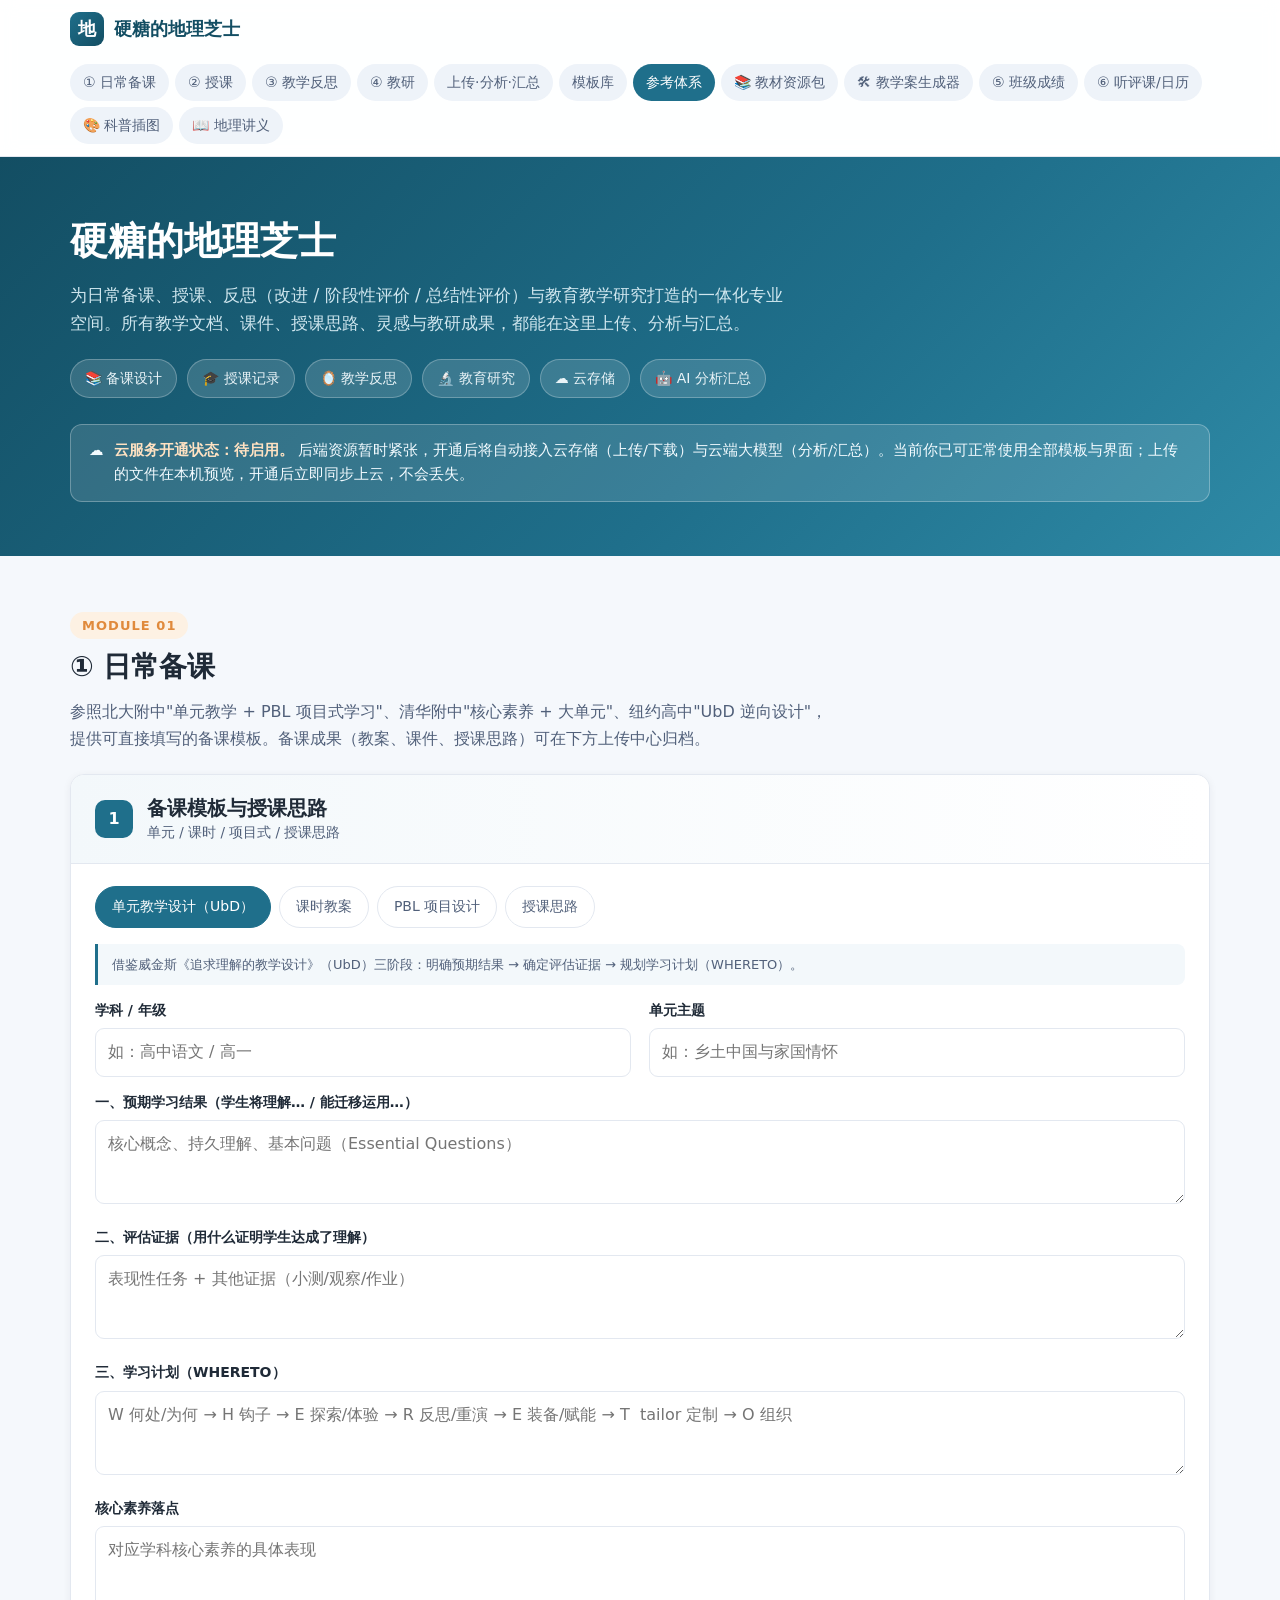
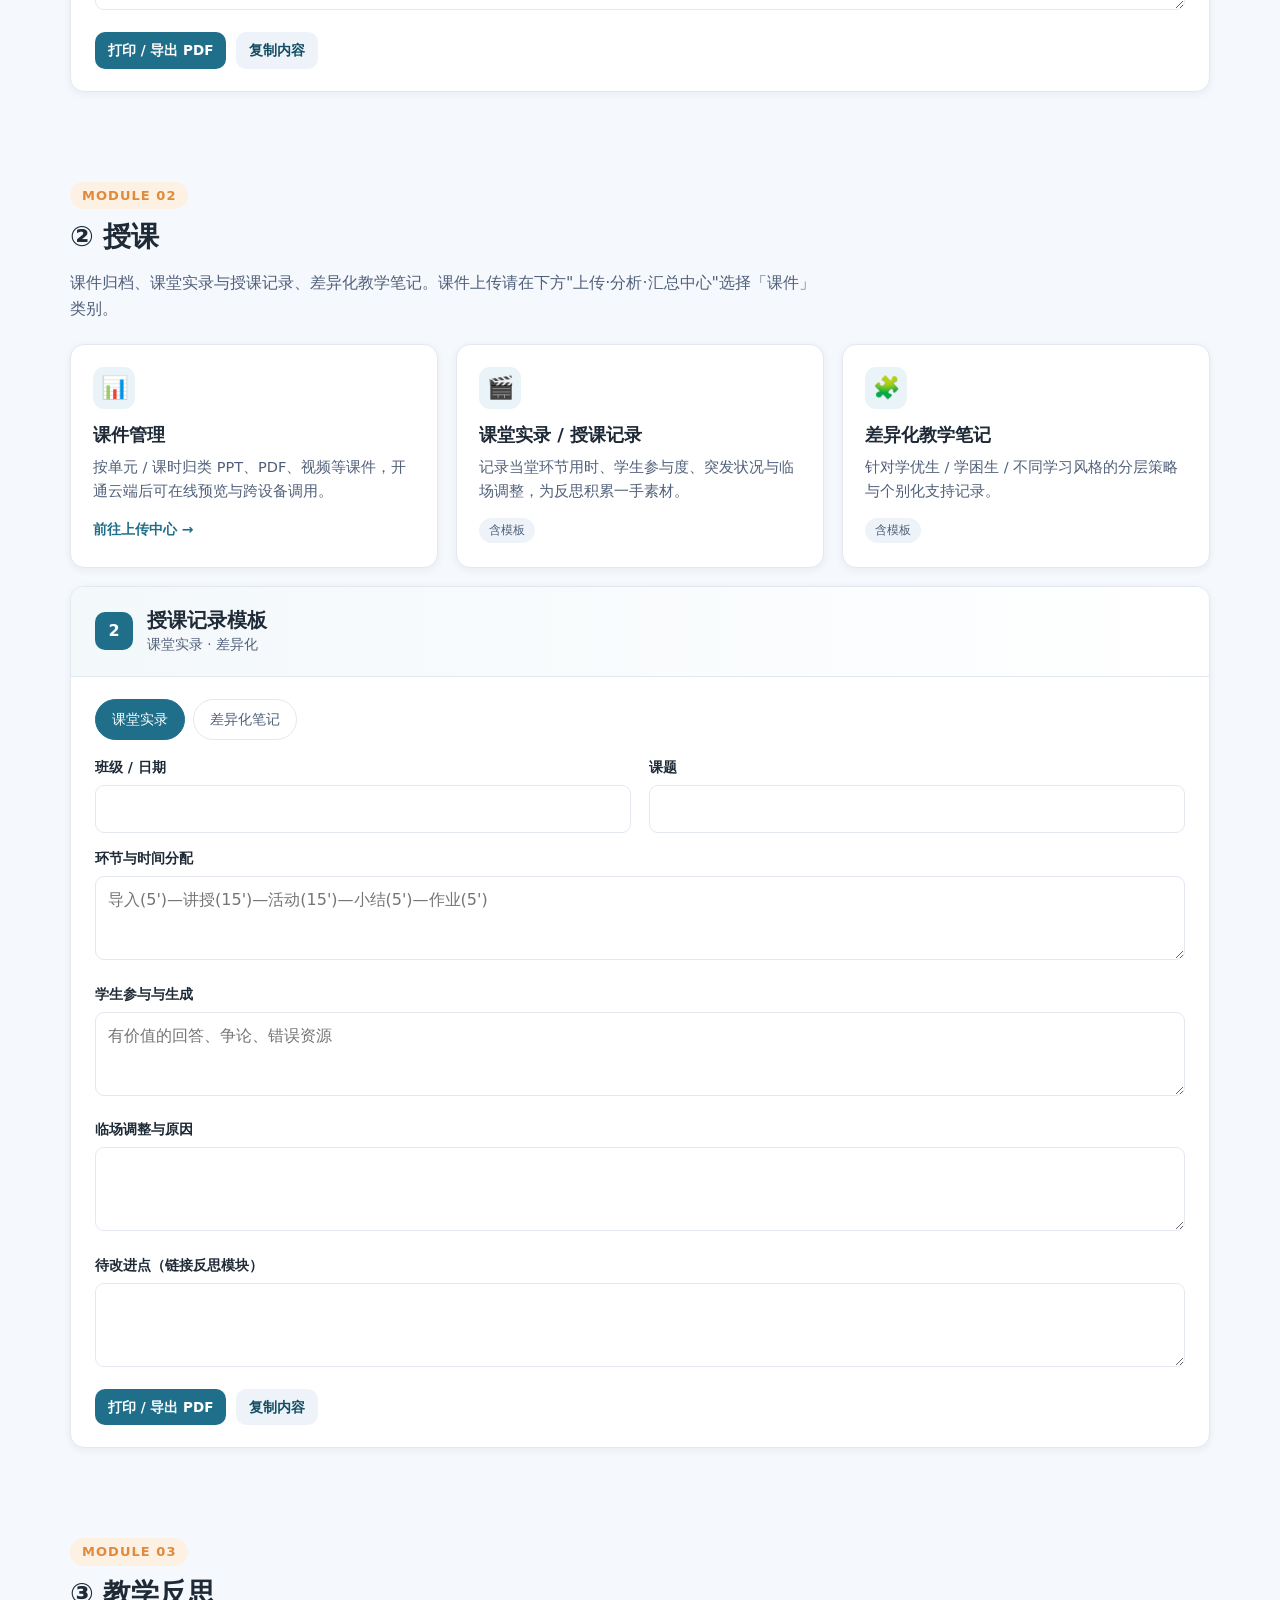
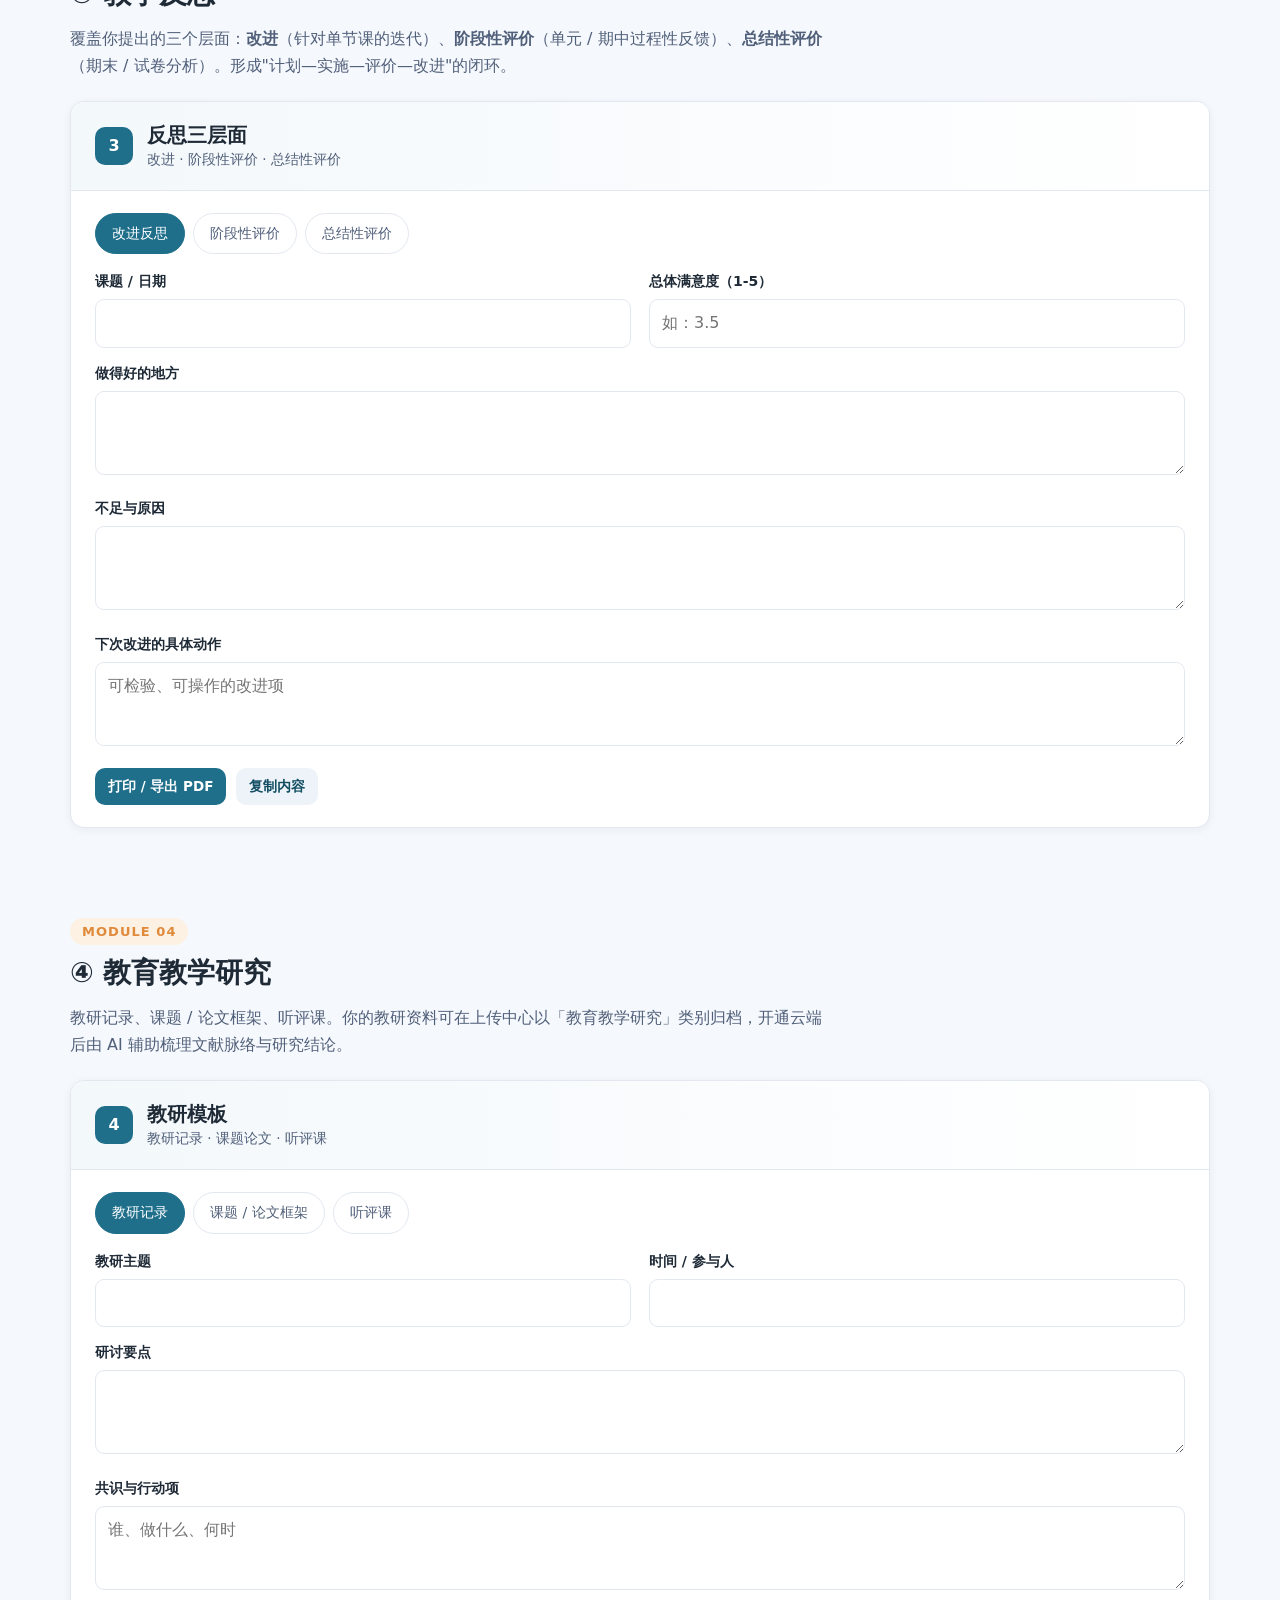
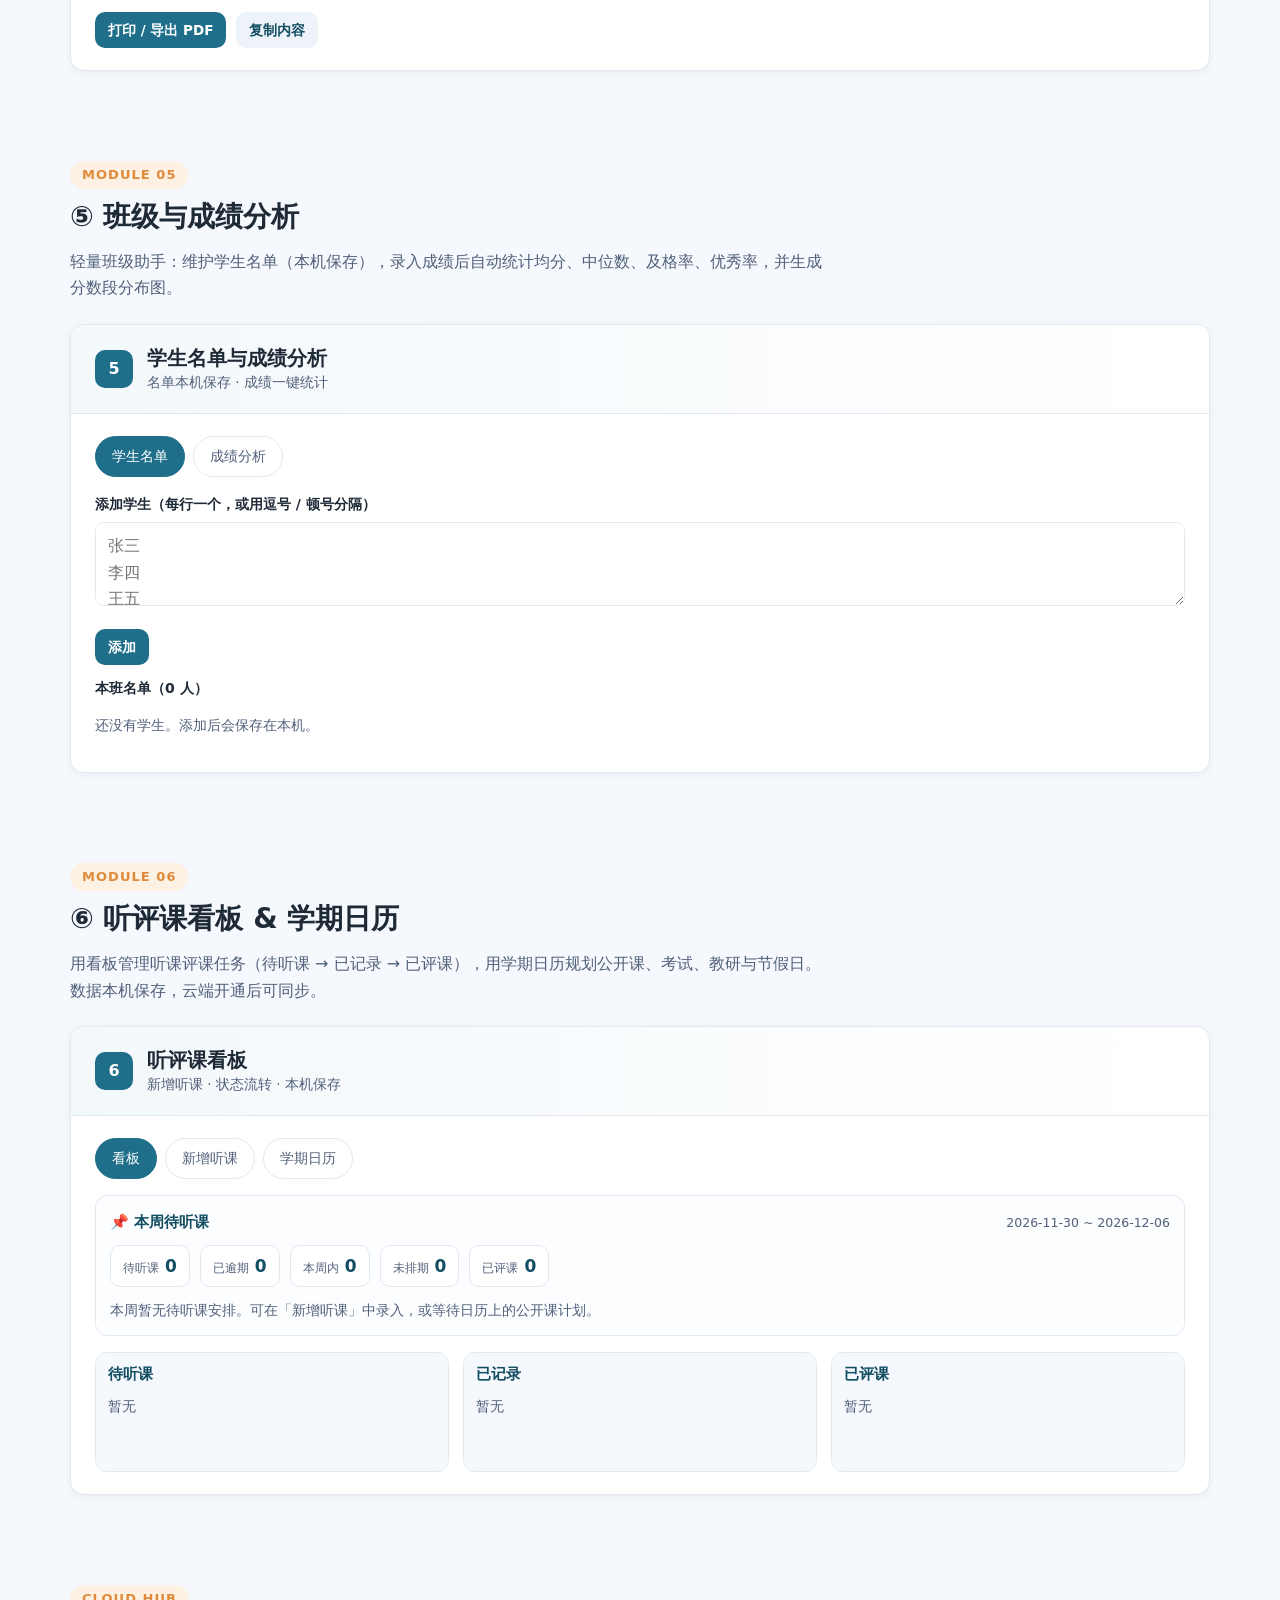
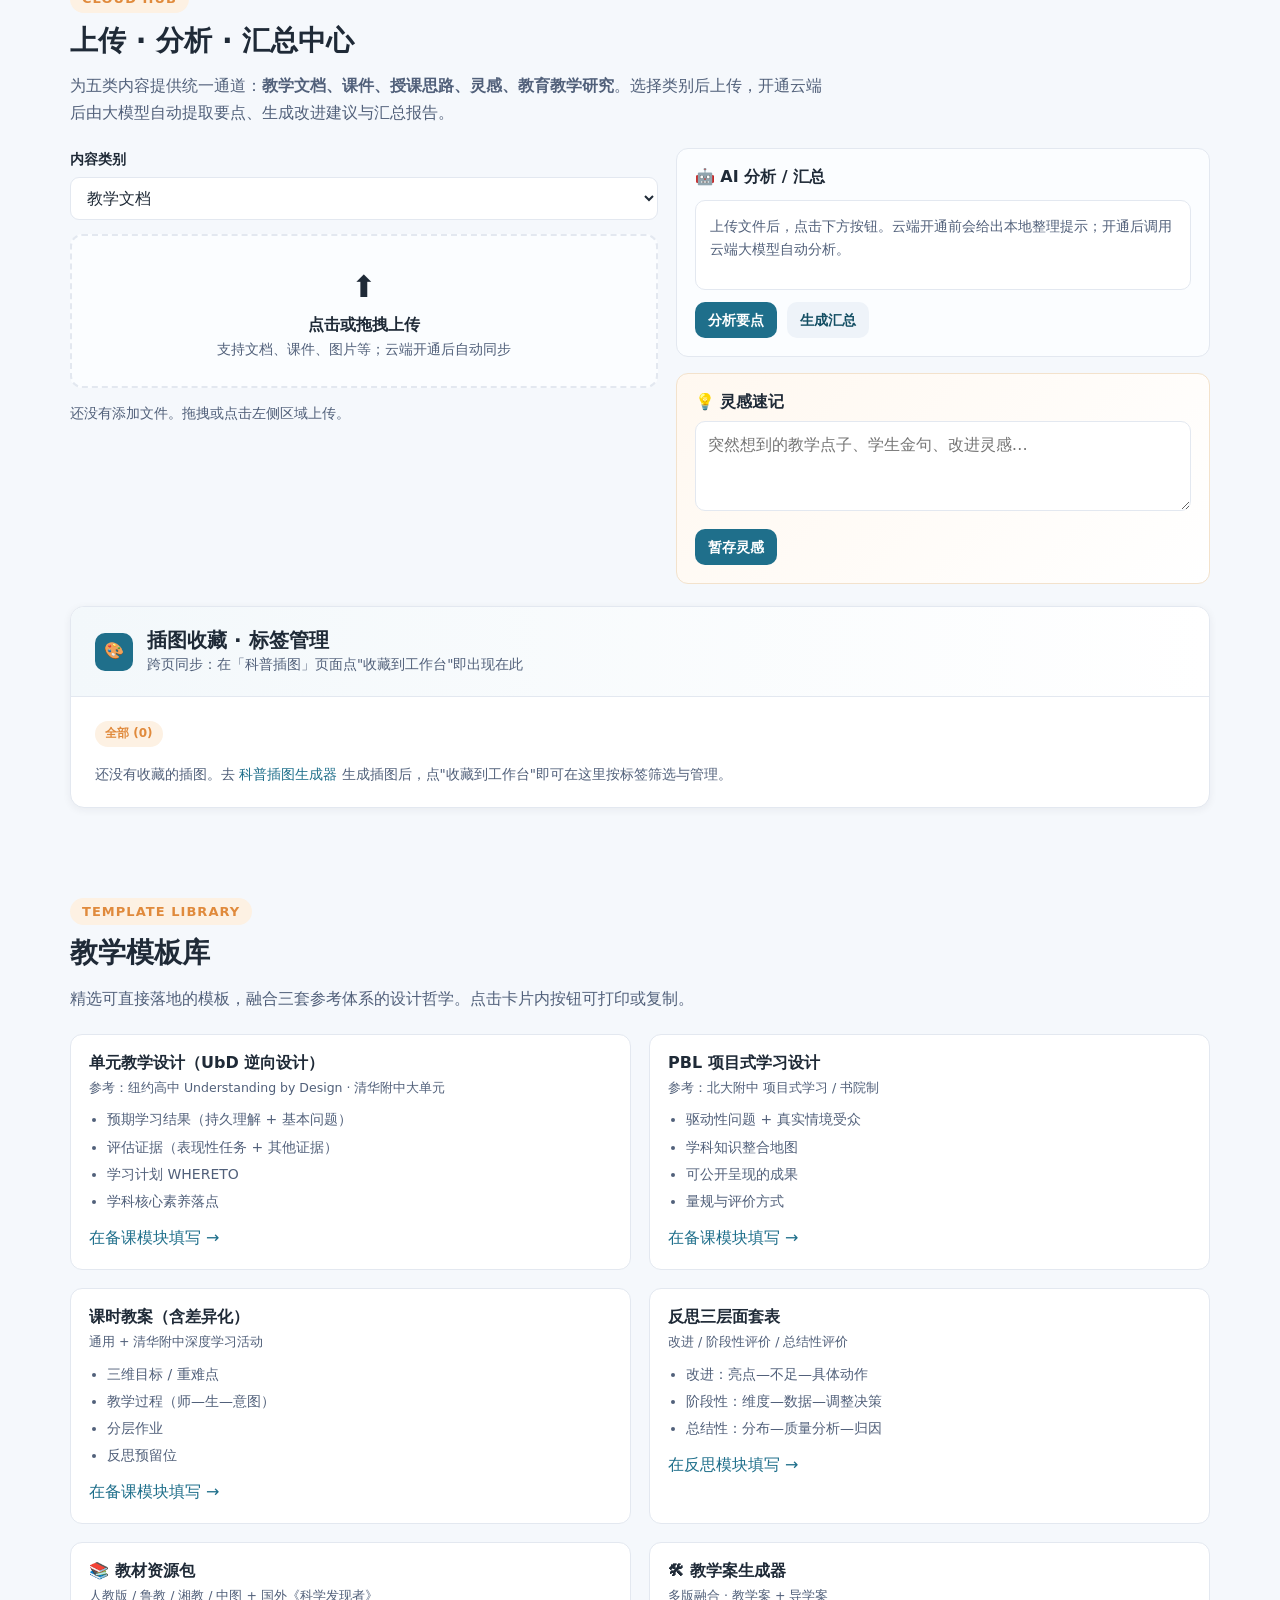
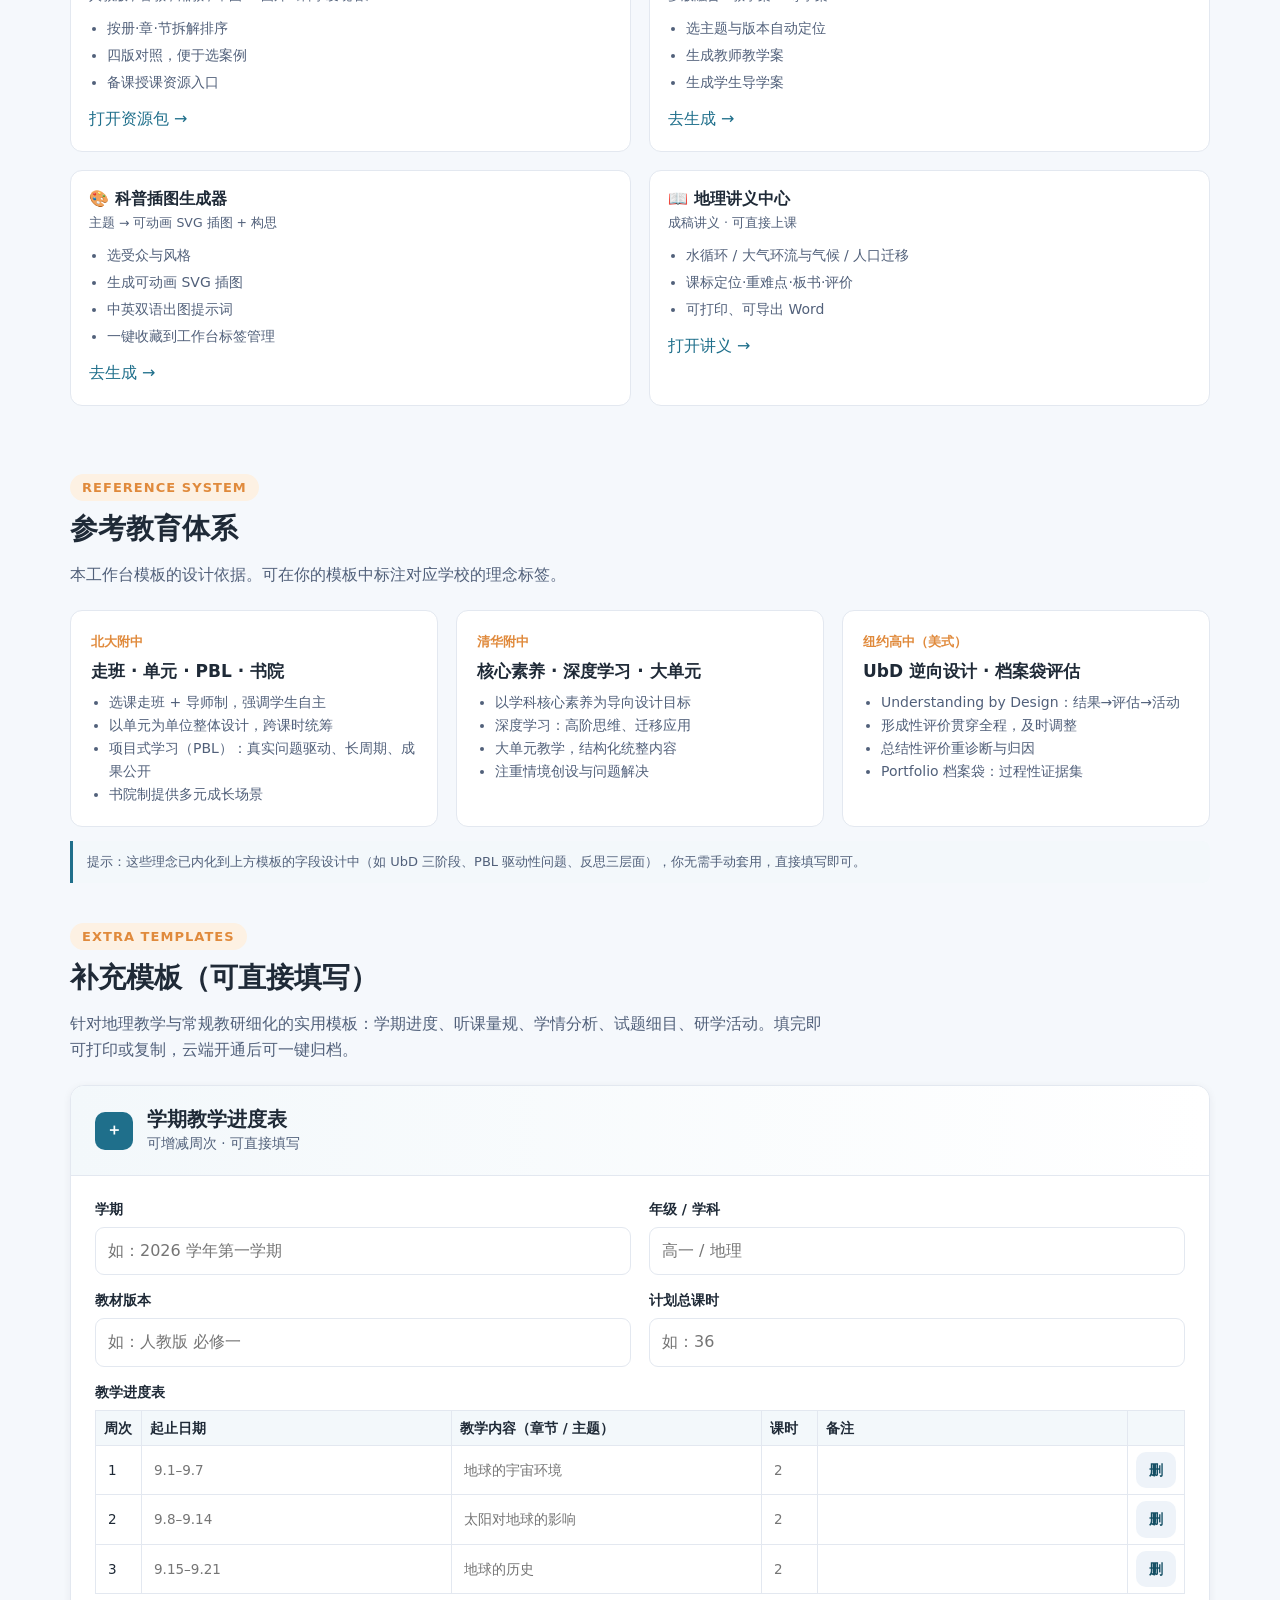
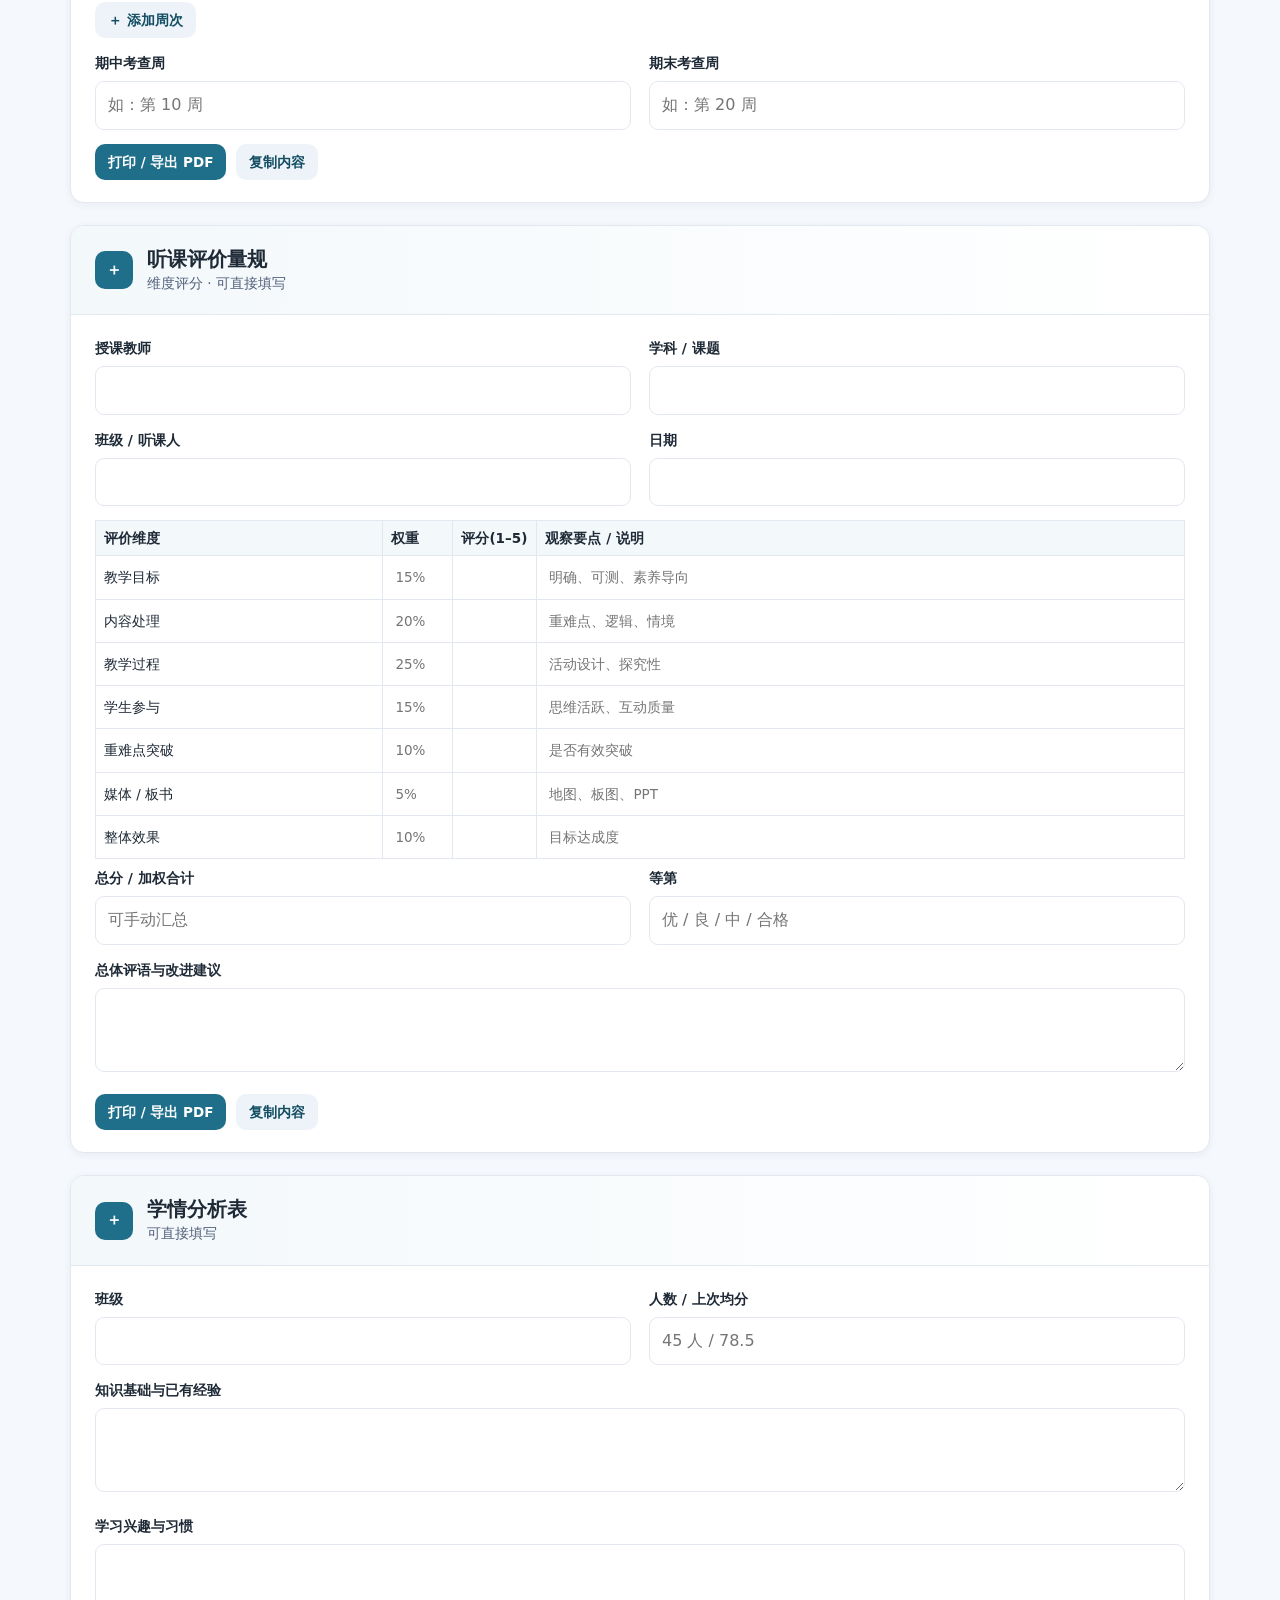
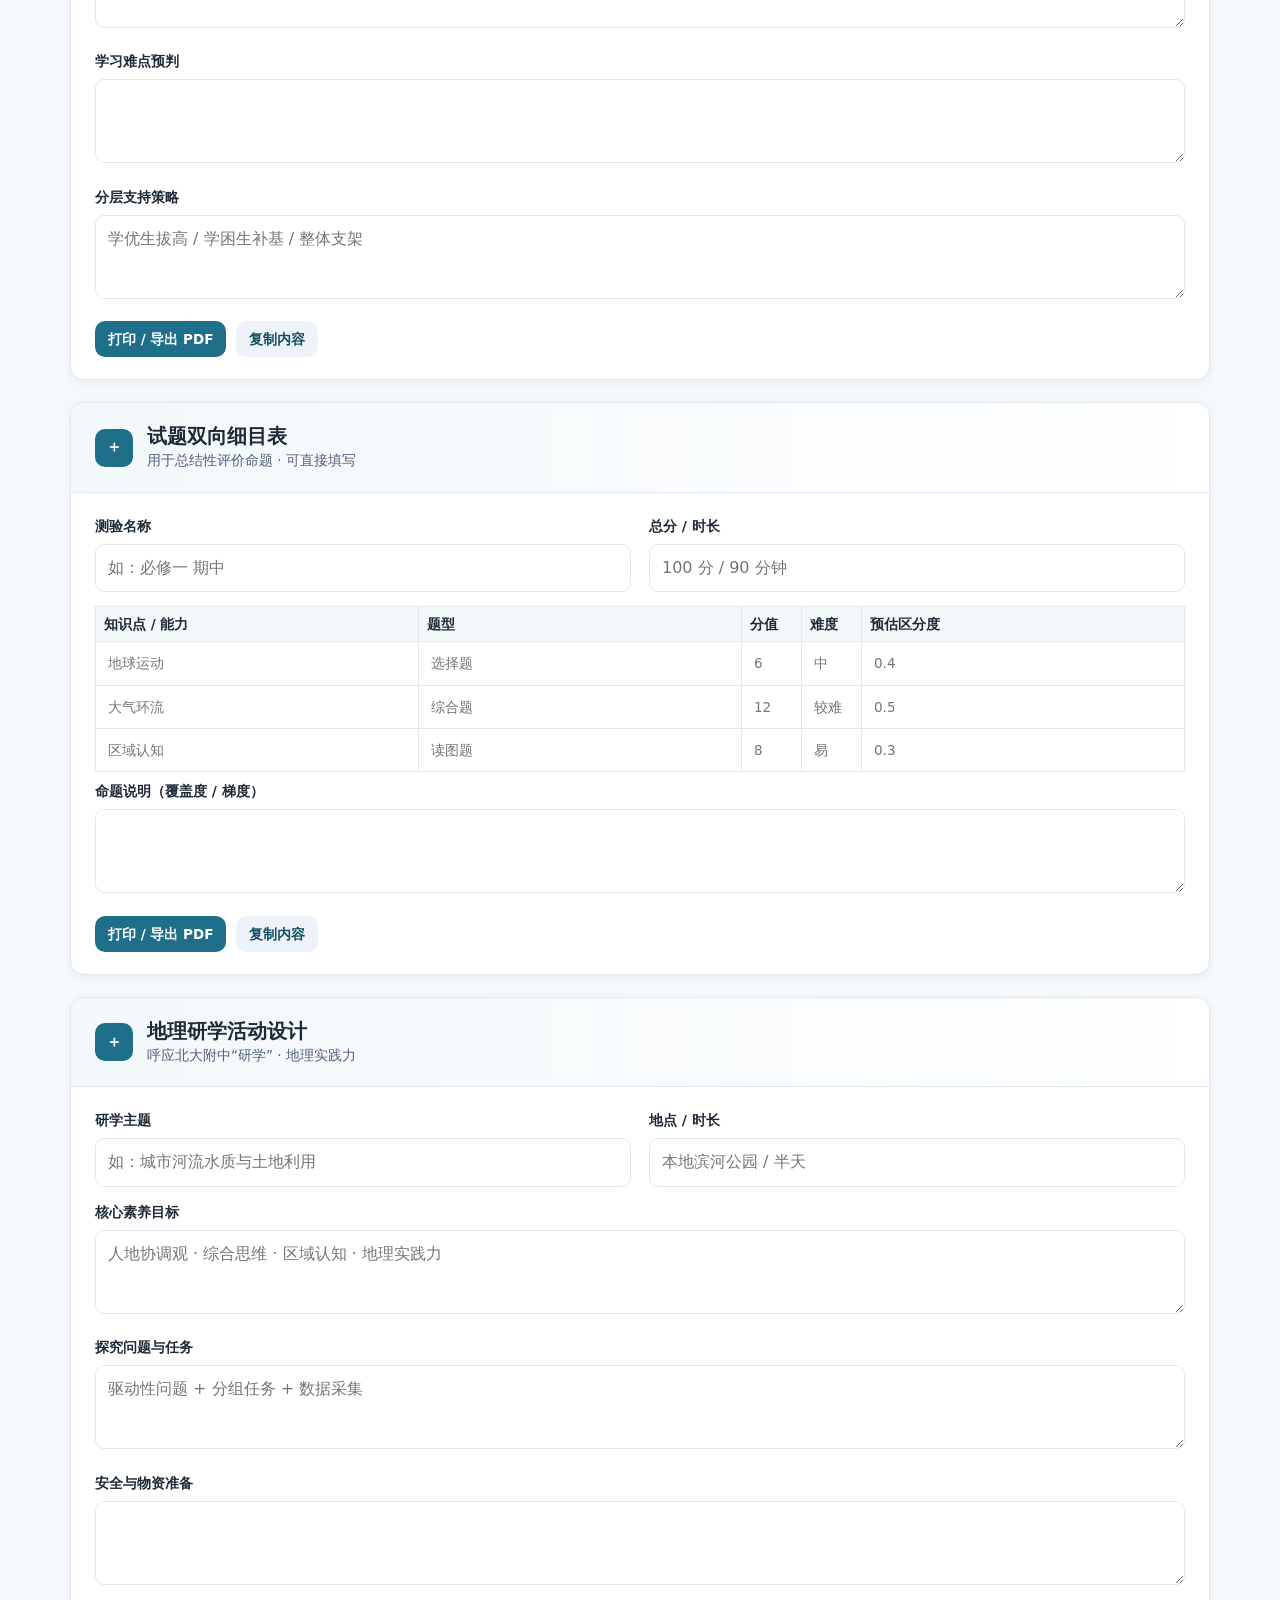
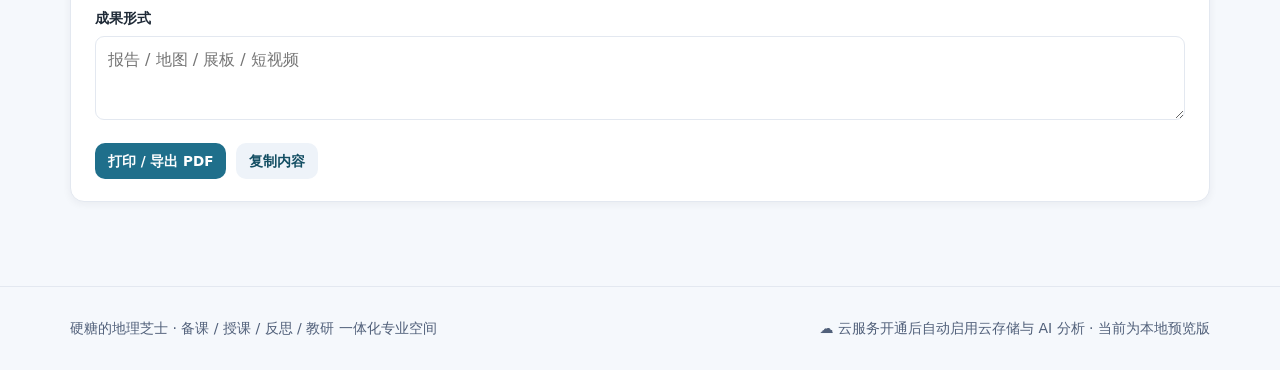
==== commit 5bf08afe: "feat: 新增地理讲义中心页面（三篇成稿讲义 + 知识点速查 + 易错清单），接入主站导航" ====
--- a/index.html
+++ b/index.html
@@ -25,6 +25,7 @@
       <a href="#class">⑤ 班级成绩</a>
       <a href="#kanban">⑥ 听评课/日历</a>
       <a href="science-illustration.html">🎨 科普插图</a>
+      <a href="lecture-notes.html">📖 地理讲义</a>
     </nav>
   </div>
 </div>
@@ -507,6 +508,12 @@
         <div class="refline">主题 → 可动画 SVG 插图 + 构思</div>
         <ul><li>选受众与风格</li><li>生成可动画 SVG 插图</li><li>中英双语出图提示词</li><li>一键收藏到工作台标签管理</li></ul>
         <a class="more" href="science-illustration.html">去生成 →</a>
+      </div>
+      <div class="template">
+        <div class="t-head"><h4>📖 地理讲义中心</h4></div>
+        <div class="refline">成稿讲义 · 可直接上课</div>
+        <ul><li>水循环 / 大气环流与气候 / 人口迁移</li><li>课标定位·重难点·板书·评价</li><li>可打印、可导出 Word</li></ul>
+        <a class="more" href="lecture-notes.html">打开讲义 →</a>
       </div>
     </div>
   </section>
--- a/assets/style.css
+++ b/assets/style.css
@@ -245,6 +245,66 @@
 .cmp th, .cmp td { border: 1px solid var(--c-line); padding: 8px 10px; text-align: left; vertical-align: top; }
 .cmp th { background: #f3f8fb; font-weight: 700; }
 .cmp td:first-child { font-weight: 600; color: var(--c-primary-deep); background: #fbfdff; white-space: nowrap; }
+/* ===== 地理讲义中心（lecture-notes.html）===== */
+.ln-grid { display: grid; grid-template-columns: repeat(3, 1fr); gap: 16px; }
+@media (max-width: 900px) { .ln-grid { grid-template-columns: 1fr; } }
+
+.ln-card { background: var(--c-card); border: 1px solid var(--c-line); border-radius: var(--radius); padding: 18px 20px; display: flex; flex-direction: column; gap: 10px; }
+.ln-card .ln-no { font-size: 12px; font-weight: 800; letter-spacing: .08em; color: var(--c-accent); }
+.ln-card h3 { font-size: 18px; margin: 0; }
+.ln-card .ln-meta { font-size: 12.5px; color: var(--c-ink-soft); }
+.ln-card ul { margin: 0; padding-left: 18px; font-size: 13.5px; color: var(--c-ink-soft); }
+.ln-card ul li { margin-bottom: 3px; }
+.ln-card .row { margin-top: auto; }
+
+.ln-article { background: var(--c-card); border: 1px solid var(--c-line); border-radius: var(--radius); padding: 26px 28px; margin-bottom: 26px; }
+.ln-article > h3 { font-size: 22px; display: flex; align-items: baseline; gap: 10px; flex-wrap: wrap; }
+.ln-article > h3 .no { font-size: 13px; color: var(--c-accent); font-weight: 800; letter-spacing: .06em; }
+.ln-article h4 { font-size: 16px; margin: 22px 0 10px; padding-left: 11px; border-left: 3px solid var(--c-primary); color: var(--c-primary-deep); }
+.ln-article p, .ln-article li { font-size: 14.5px; }
+.ln-article ul, .ln-article ol { padding-left: 22px; margin: 0 0 10px; }
+.ln-article li { margin-bottom: 5px; }
+
+.ln-meta { display: grid; grid-template-columns: repeat(auto-fit, minmax(220px, 1fr)); gap: 10px; margin: 16px 0 6px; }
+.ln-meta > div { background: #f5f9fc; border: 1px solid #e2edf4; border-radius: 10px; padding: 10px 13px; }
+.ln-meta b { display: block; font-size: 12px; color: var(--c-ink-soft); font-weight: 700; margin-bottom: 3px; letter-spacing: .04em; }
+.ln-meta span { font-size: 13.5px; color: var(--c-ink); }
+
+.kp { display: grid; grid-template-columns: repeat(auto-fit, minmax(230px, 1fr)); gap: 12px; margin: 8px 0 4px; }
+.kp > div { background: #fbfdff; border: 1px solid var(--c-line); border-left: 3px solid var(--c-primary); border-radius: 10px; padding: 12px 14px; }
+.kp b { display: block; font-size: 14px; color: var(--c-primary-deep); margin-bottom: 4px; }
+.kp span { font-size: 13.5px; color: var(--c-ink-soft); }
+
+.board { background: #1d2b33; color: #e8f0f2; border-radius: 12px; padding: 18px 20px; margin: 8px 0 4px; font-size: 13.5px; line-height: 1.9; }
+.board .bd-title { font-weight: 800; color: #8fd0c0; margin-bottom: 8px; font-size: 14px; letter-spacing: .05em; }
+.board .bd-mid { color: #ffd98a; }
+.board .bd-side { color: #9fc4e8; }
+
+.trap { background: #fff8f3; border: 1px solid #f3ddc8; border-radius: 12px; padding: 14px 18px; margin: 8px 0 4px; }
+.trap .tt { font-weight: 800; color: #b4672a; font-size: 14px; margin-bottom: 8px; }
+.trap li { font-size: 14px; margin-bottom: 6px; }
+.trap b { color: #8f4d1c; }
+
+.quiz { background: #f3faf6; border: 1px solid #d8ece0; border-radius: 12px; padding: 16px 18px; margin: 8px 0 4px; }
+.quiz .qt { font-weight: 800; color: var(--c-ok); font-size: 14px; margin-bottom: 8px; }
+.quiz li { font-size: 14px; margin-bottom: 6px; }
+
+.reslink { display: flex; gap: 10px; flex-wrap: wrap; margin-top: 10px; }
+.reslink a { display: inline-flex; align-items: center; gap: 6px; background: #eef3f9; border: 1px solid var(--c-line); border-radius: 999px; padding: 6px 13px; font-size: 13px; font-weight: 600; color: var(--c-primary-deep); }
+.reslink a:hover { background: #e0ebf4; text-decoration: none; }
+
+.hl { background: linear-gradient(transparent 62%, #ffe9b8 62%); padding: 0 2px; }
+.stu { background: #f7fbff; border: 1px dashed #b9d7e8; border-radius: 12px; padding: 14px 18px; margin: 8px 0 4px; }
+.stu .st { font-weight: 800; color: var(--c-primary); font-size: 13.5px; margin-bottom: 7px; }
+
+@media print {
+  .topbar, .reslink, .row, .footer { display: none !important; }
+  .ln-article { break-inside: avoid; page-break-inside: avoid; border: 1px solid #ccc; }
+  .board { background: #f4f4f4 !important; color: #111 !important; border: 1px solid #bbb; }
+  .board .bd-title, .board .bd-mid, .board .bd-side { color: #111 !important; }
+  body { background: #fff; }
+}
+
 .backlink { font-size: 14px; }
 
 /* ===== 科普插图 SVG ===== */
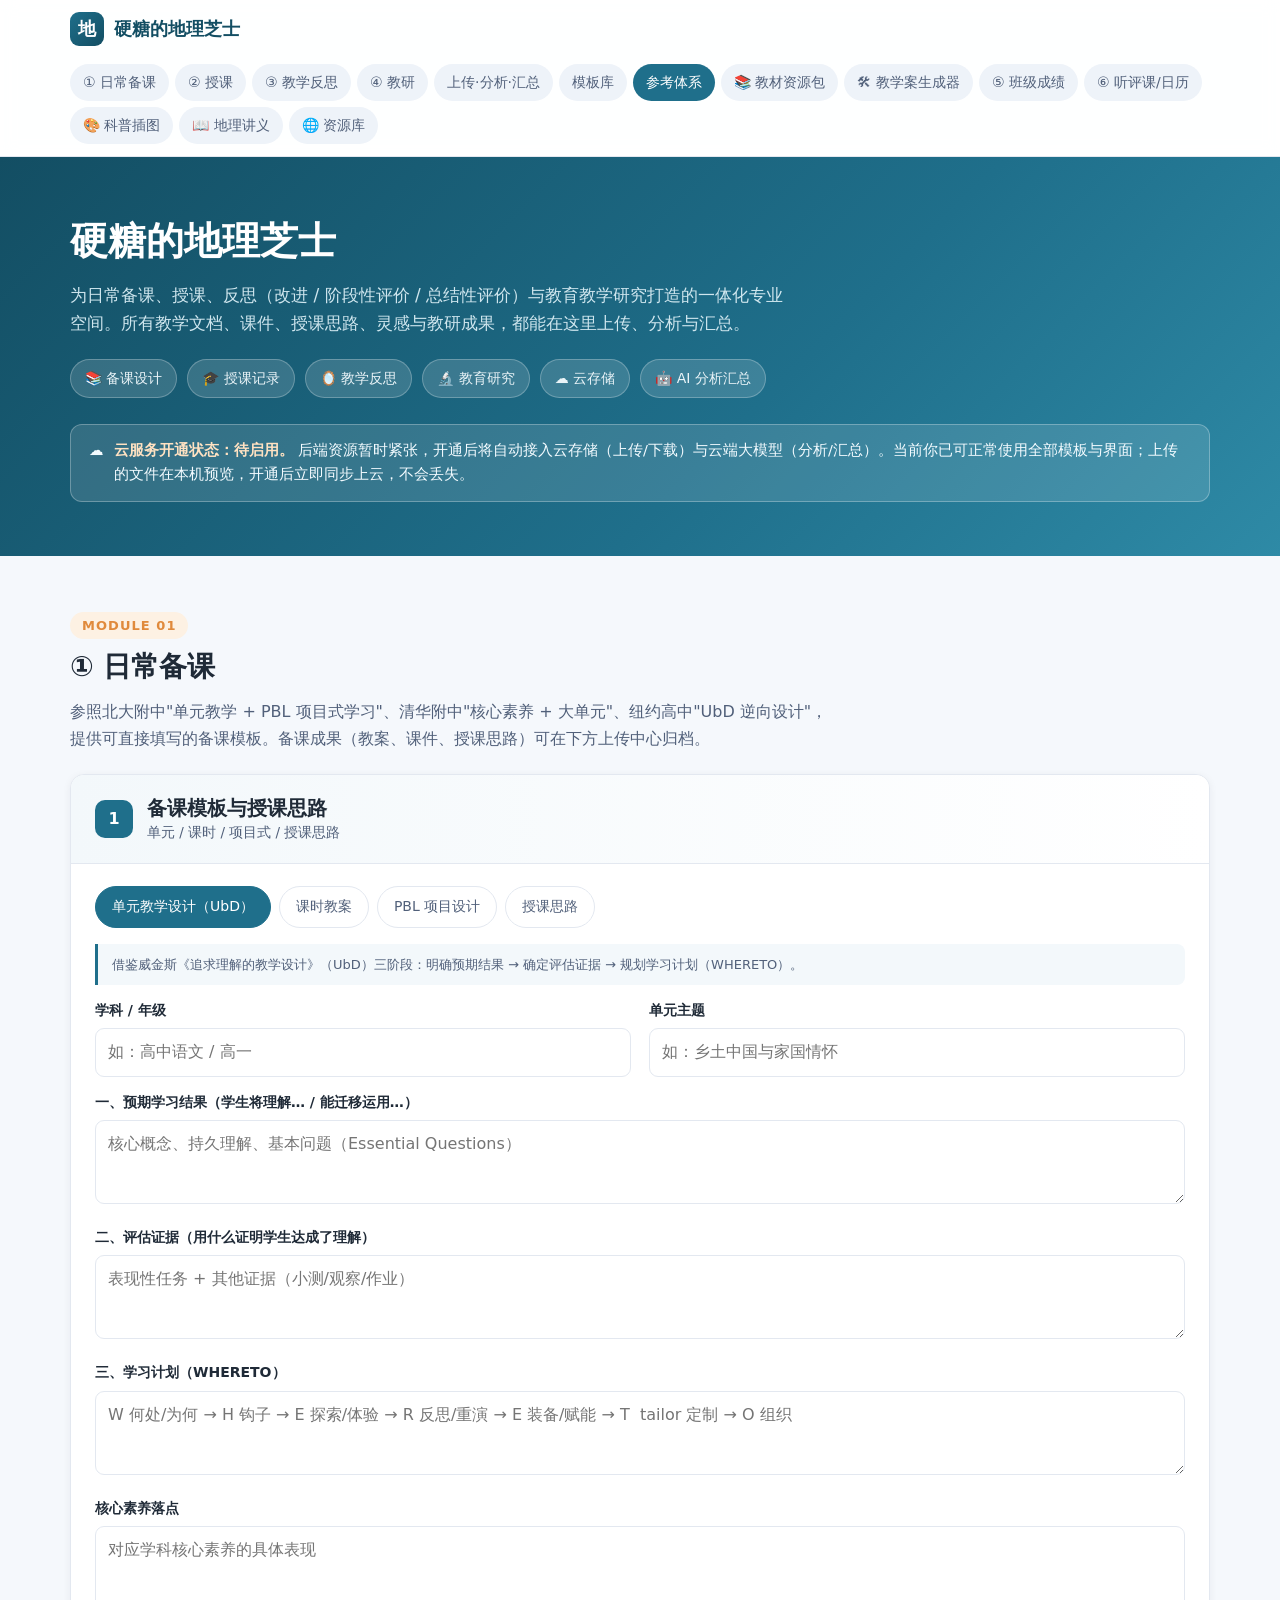
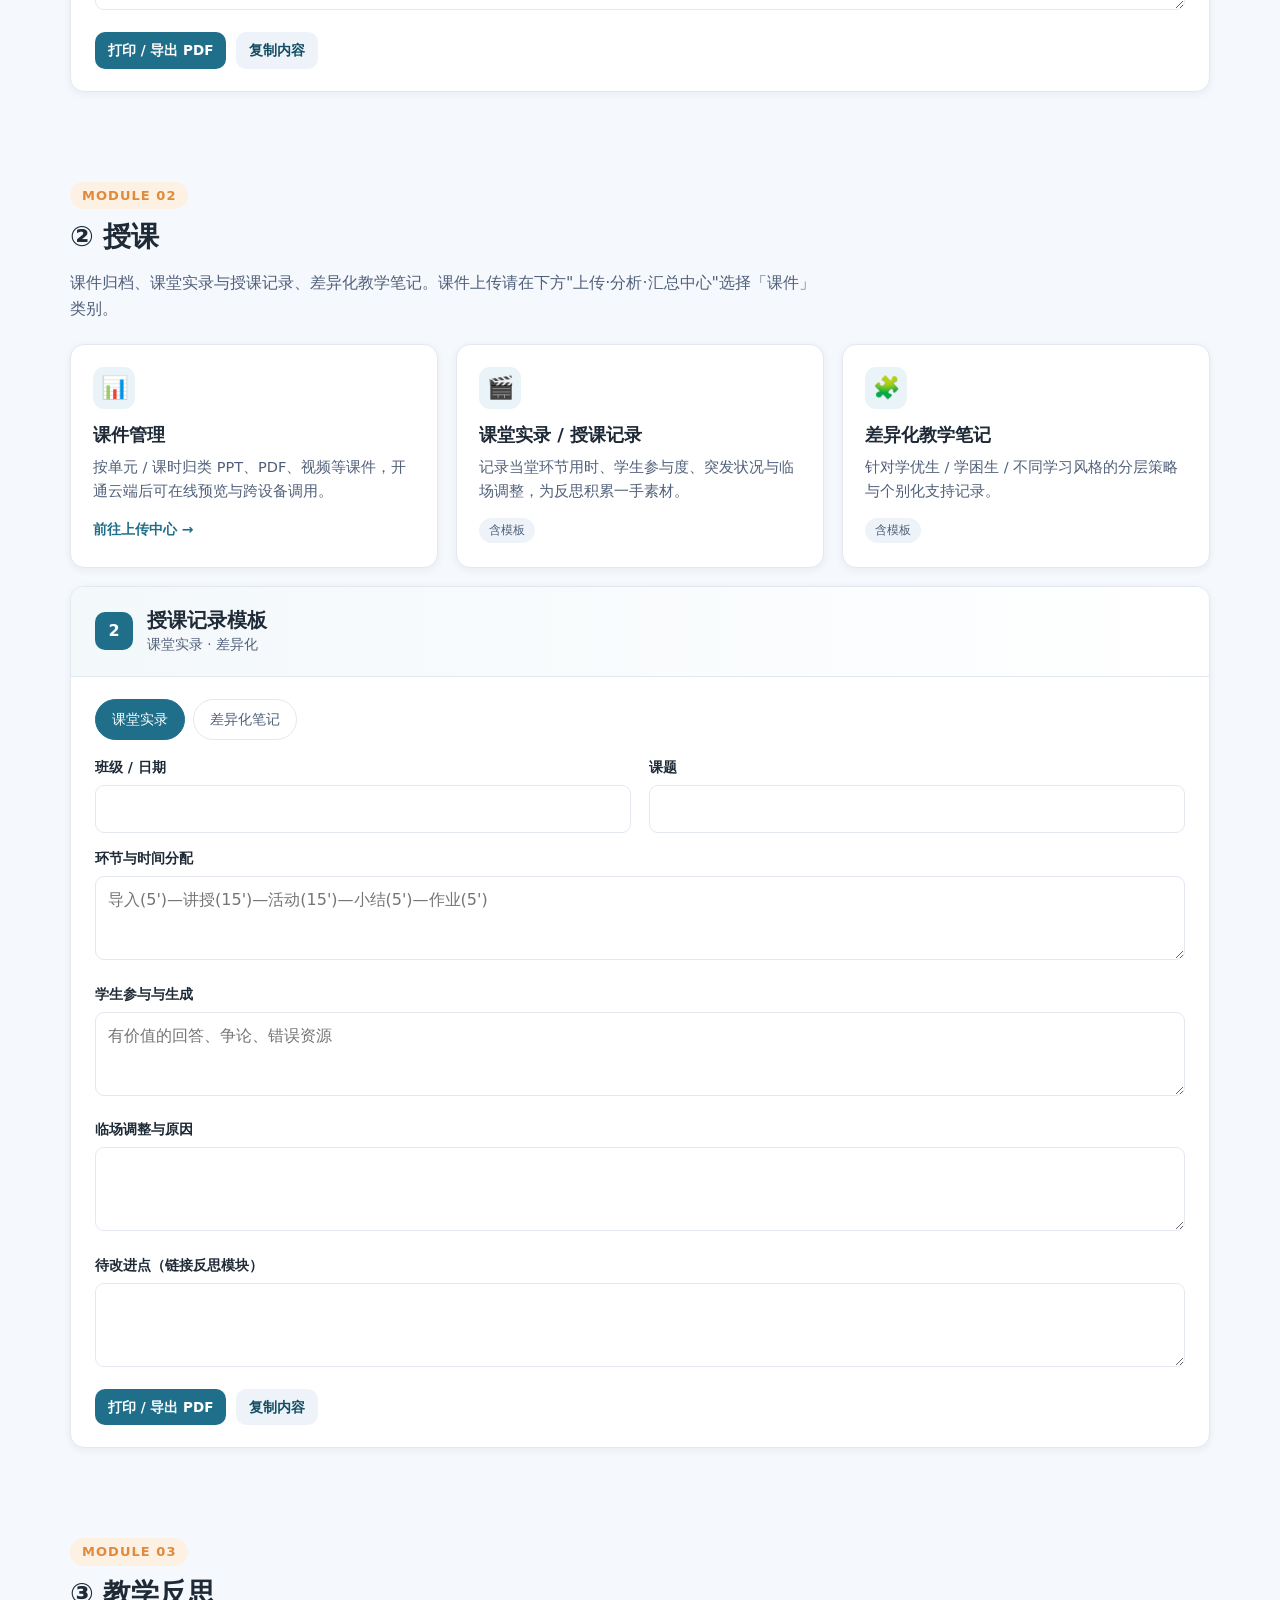
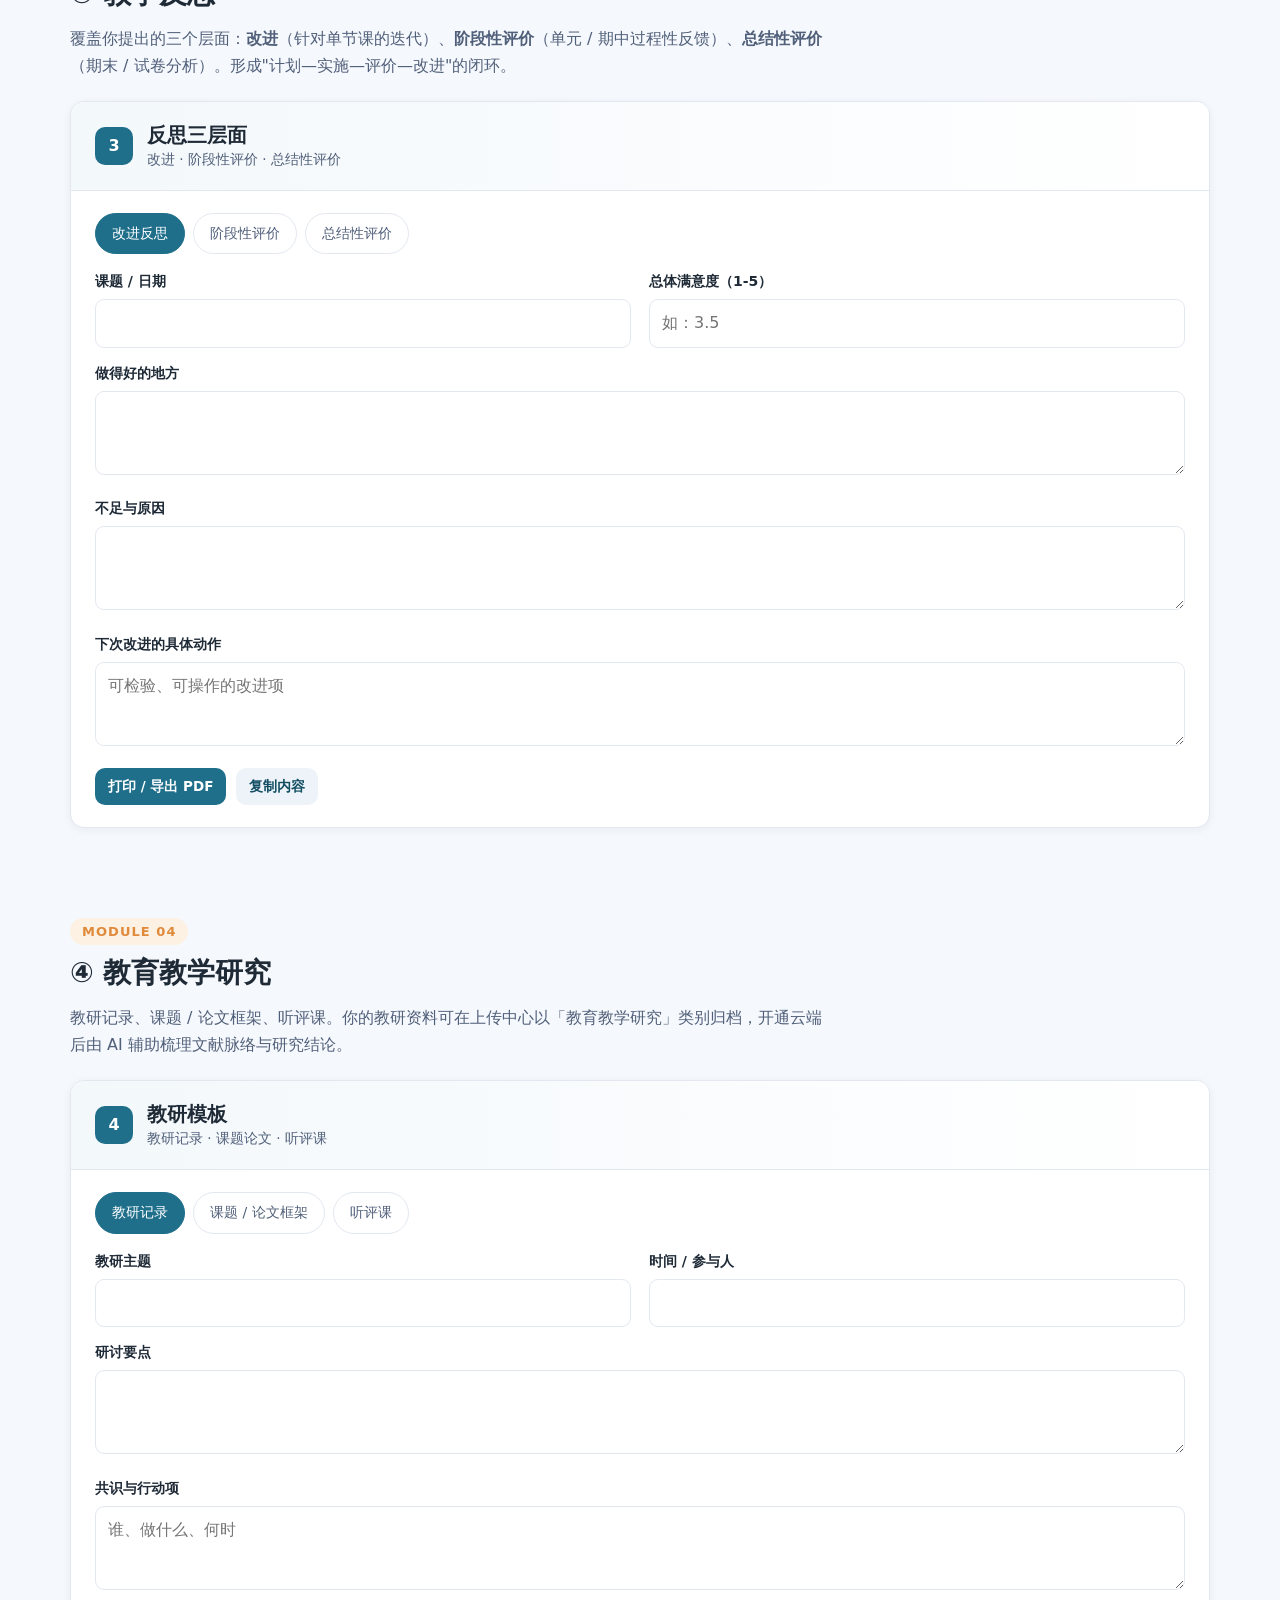
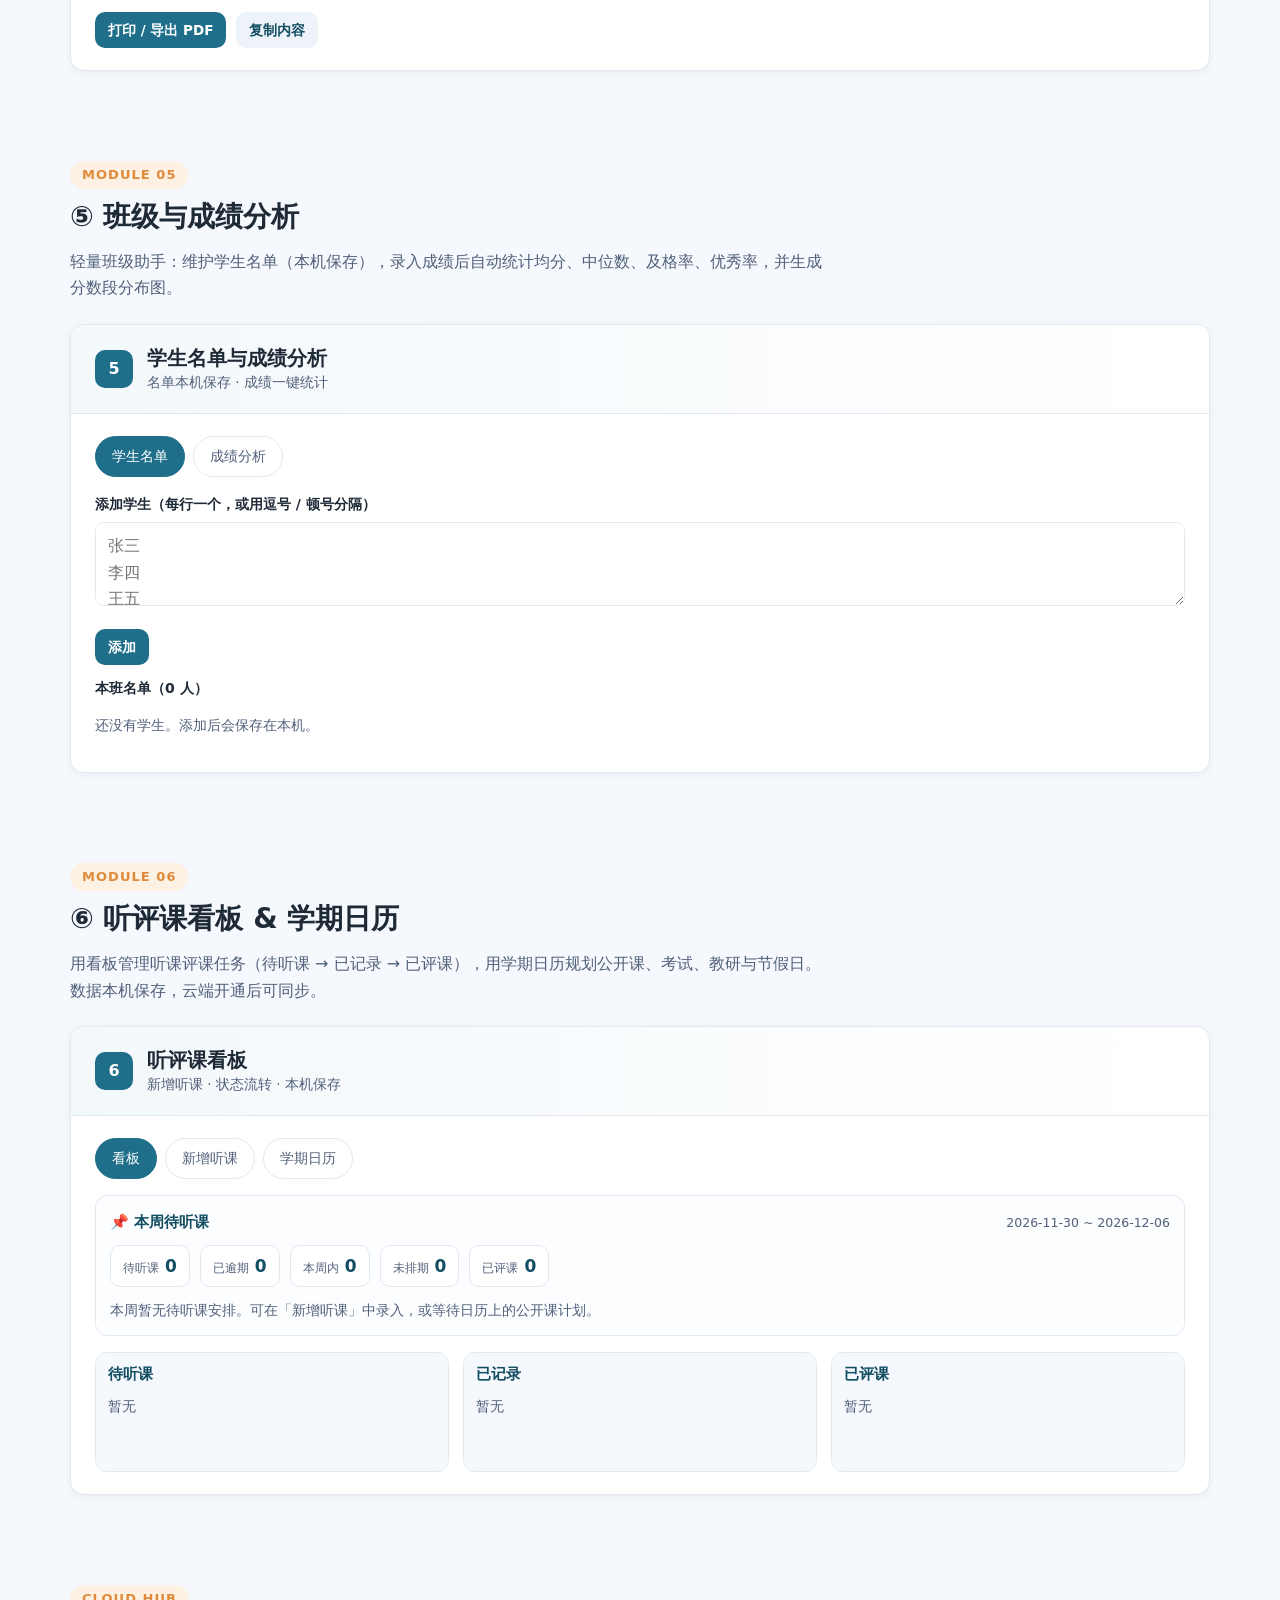
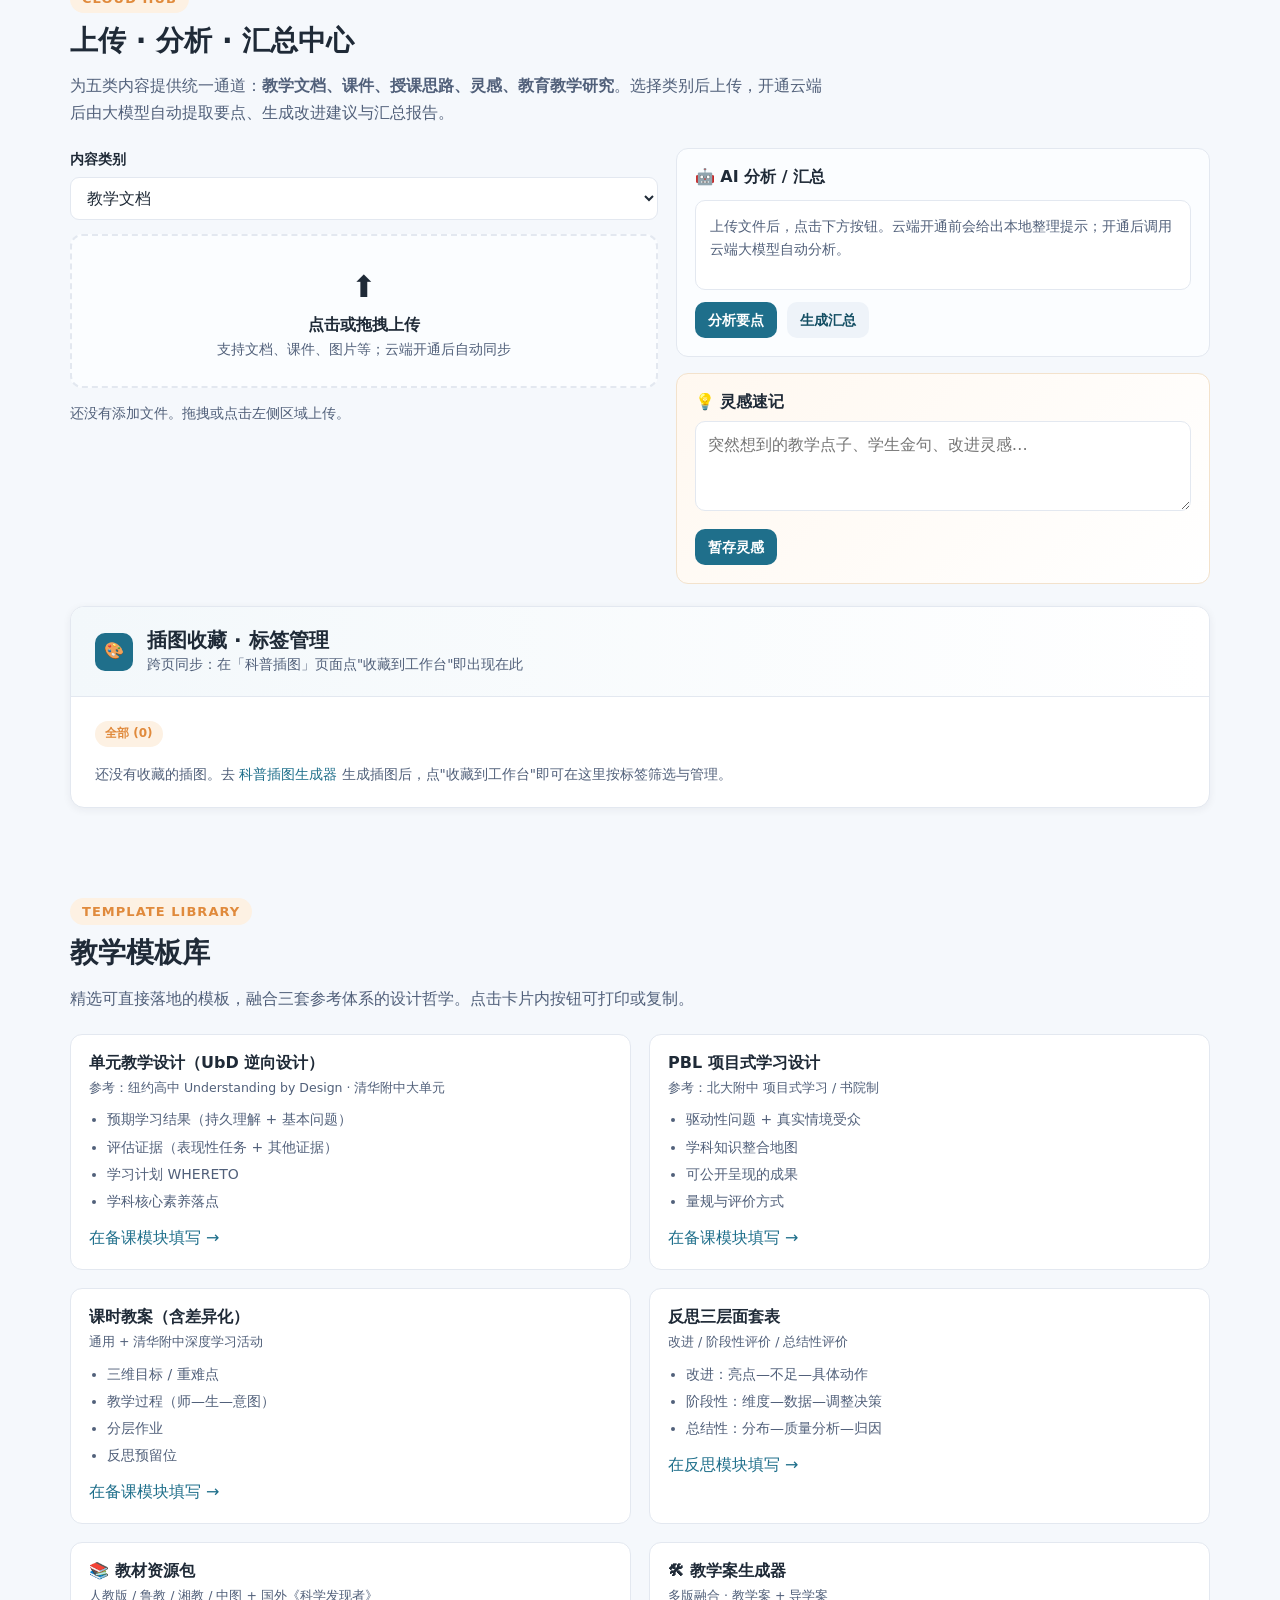
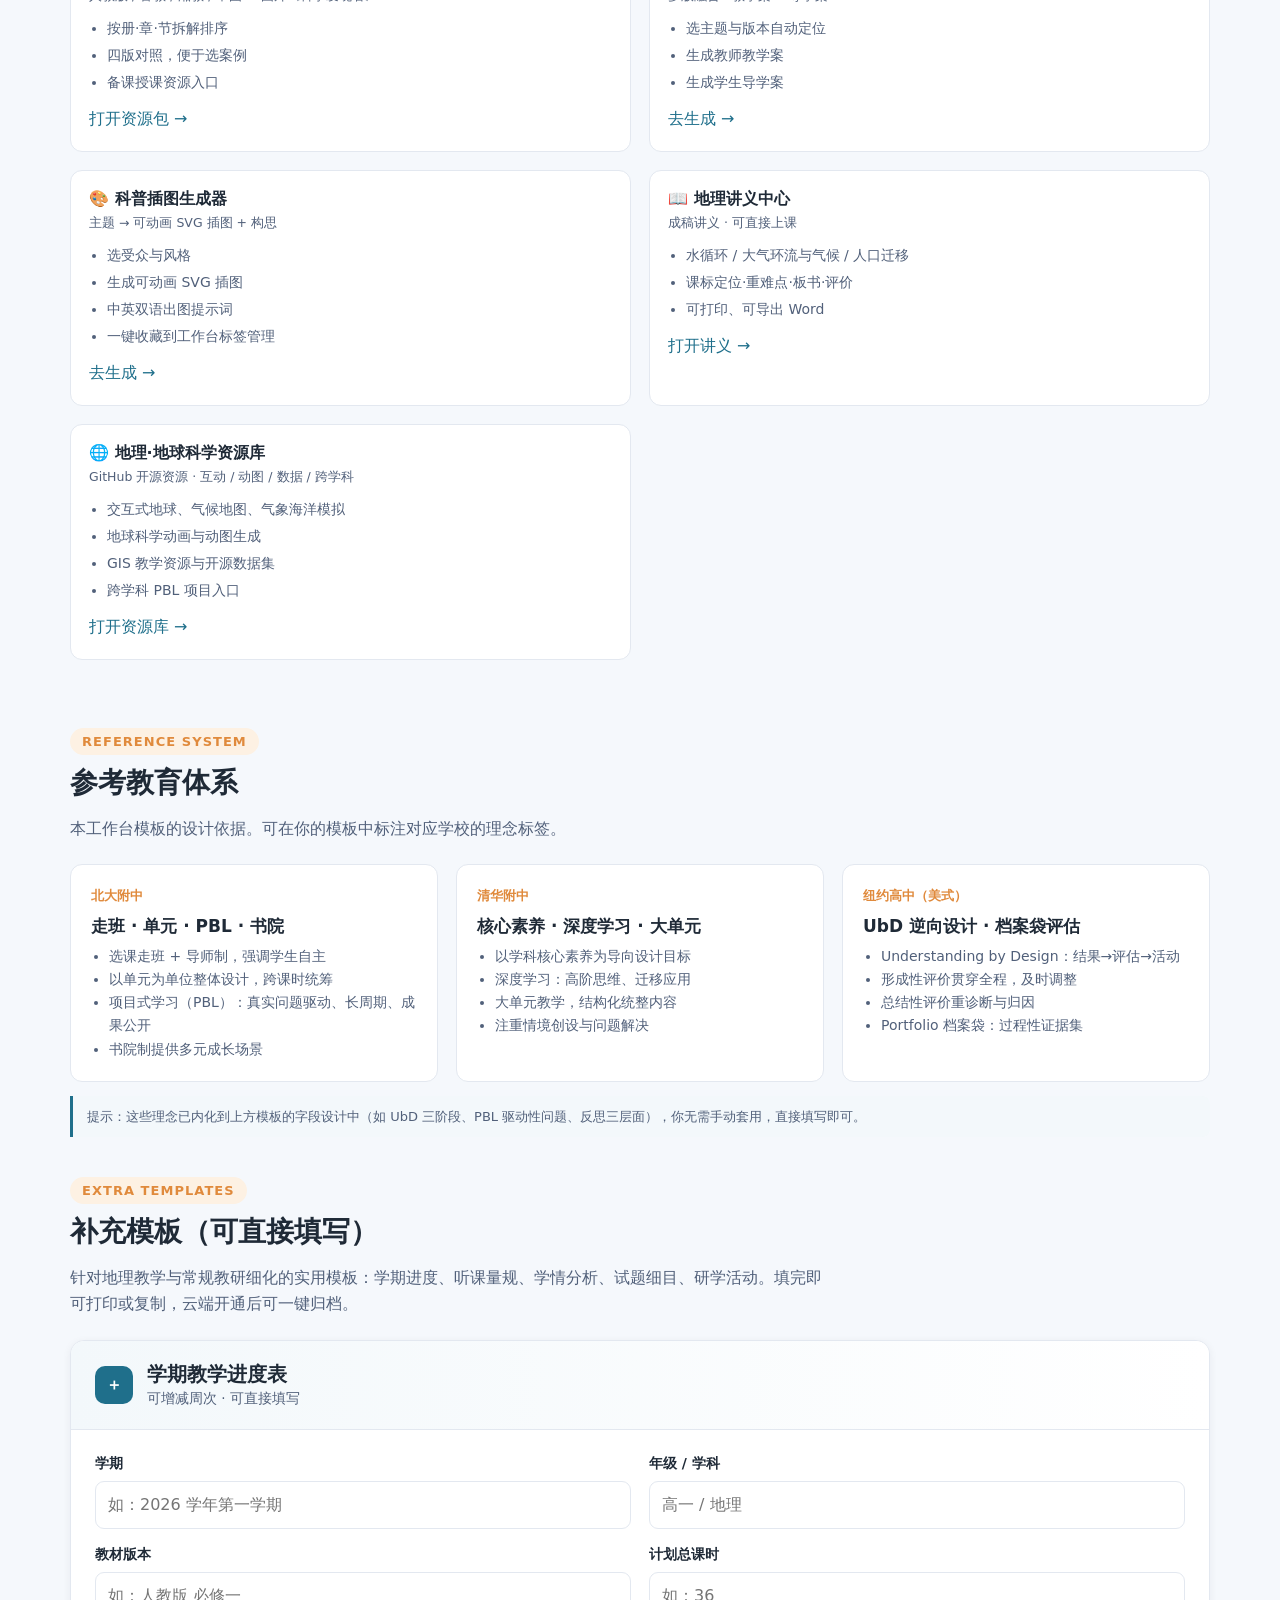
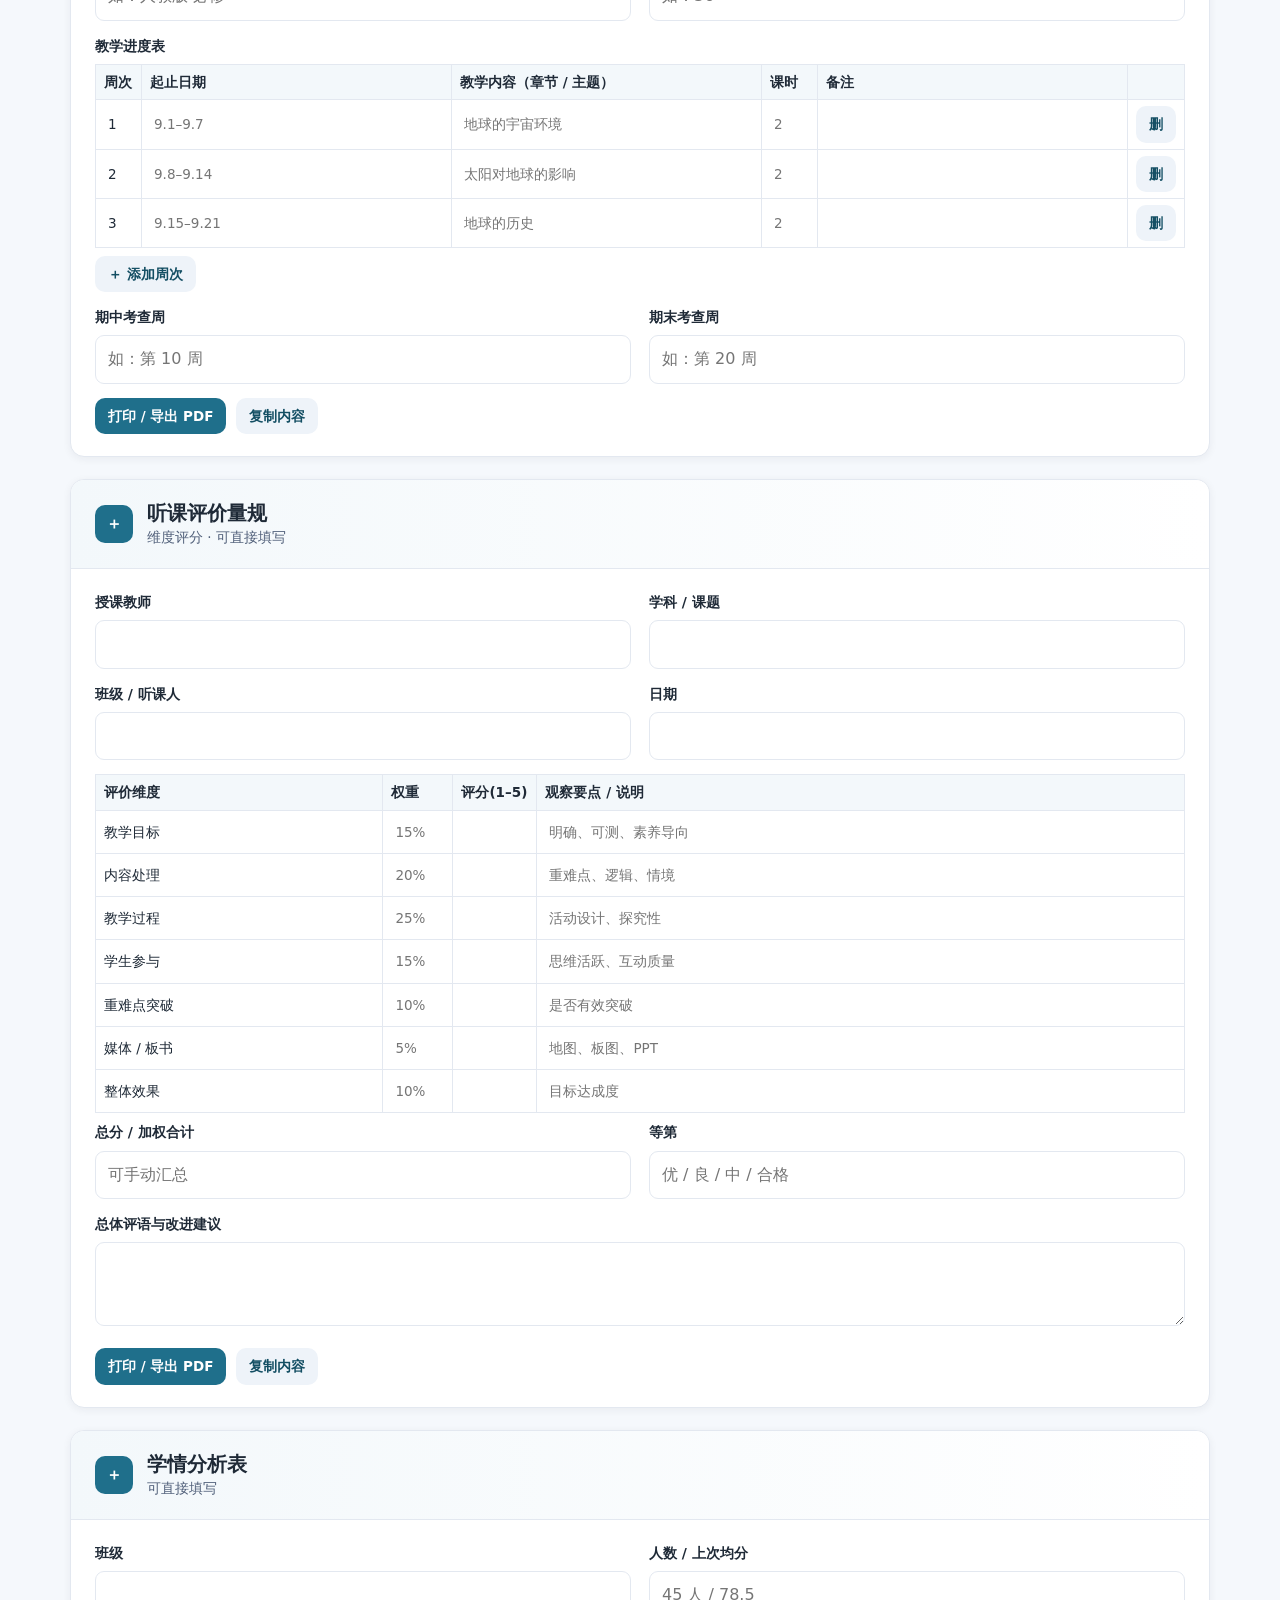
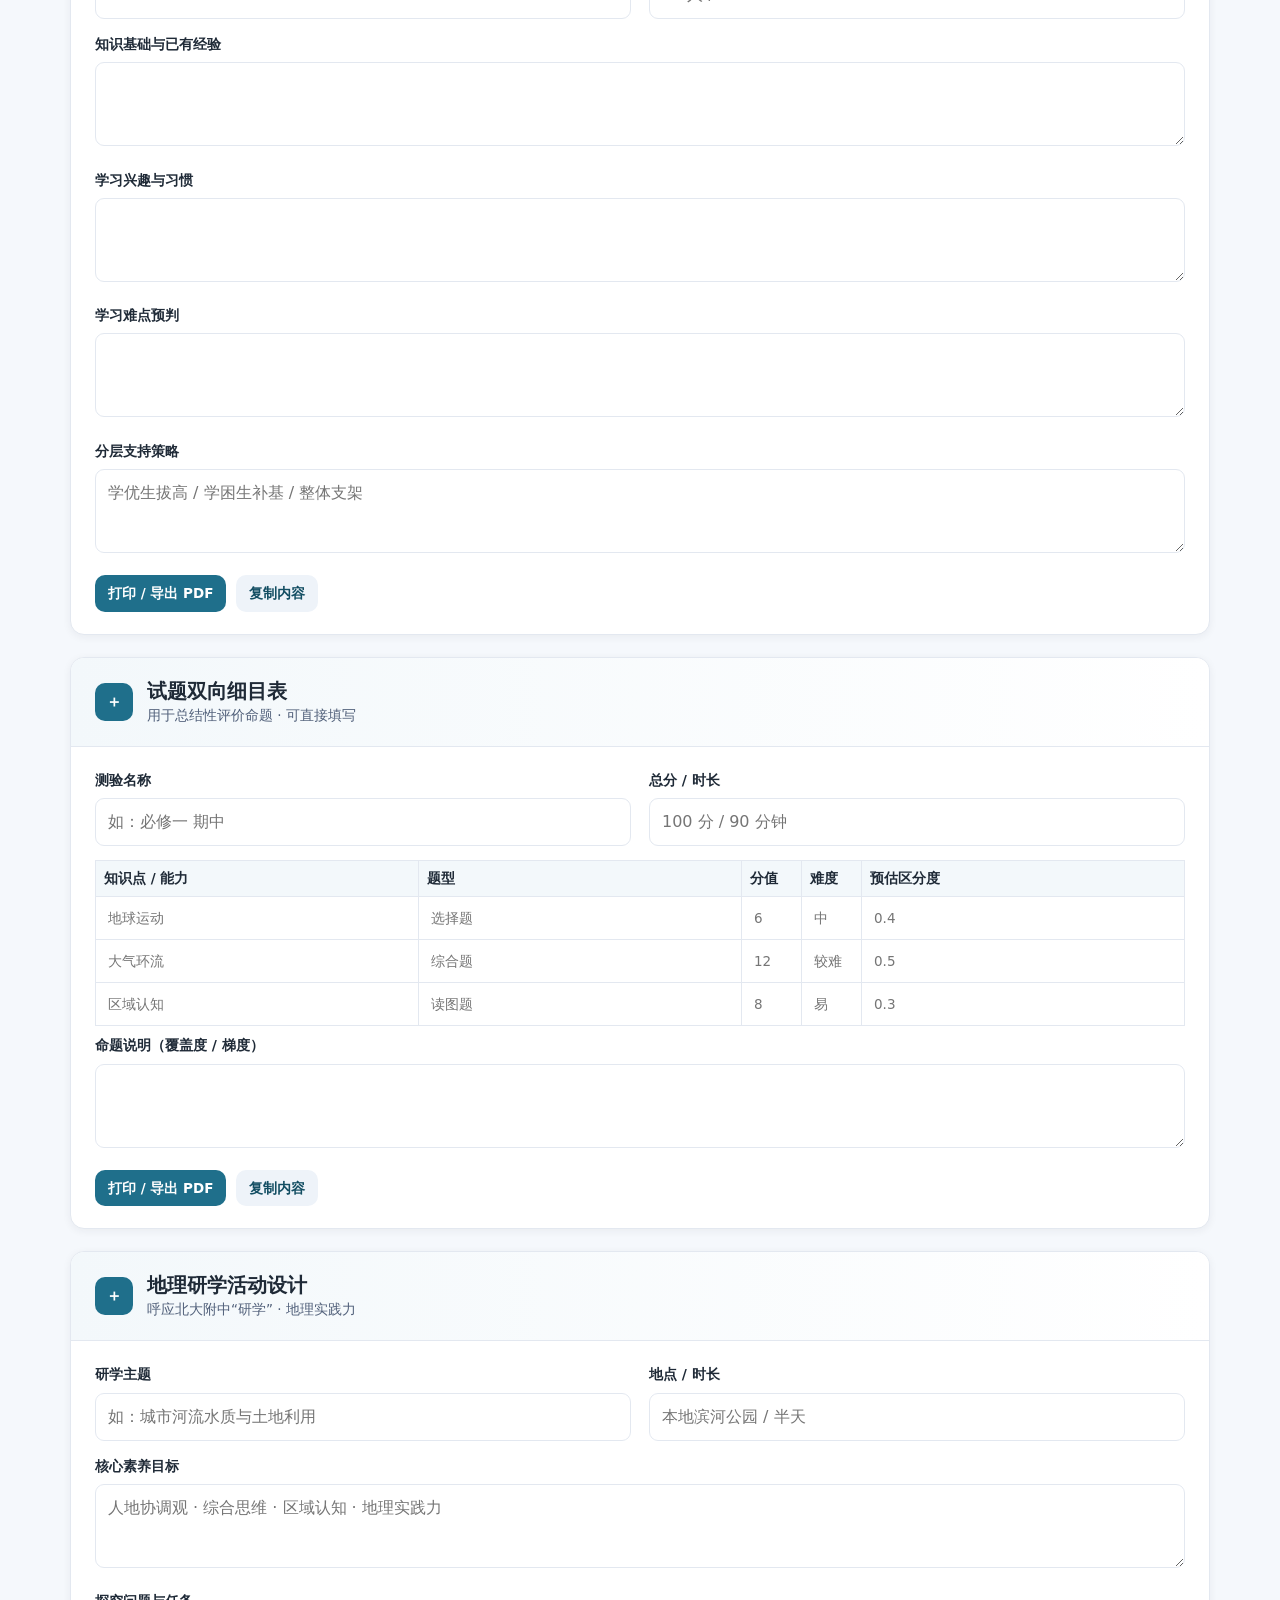
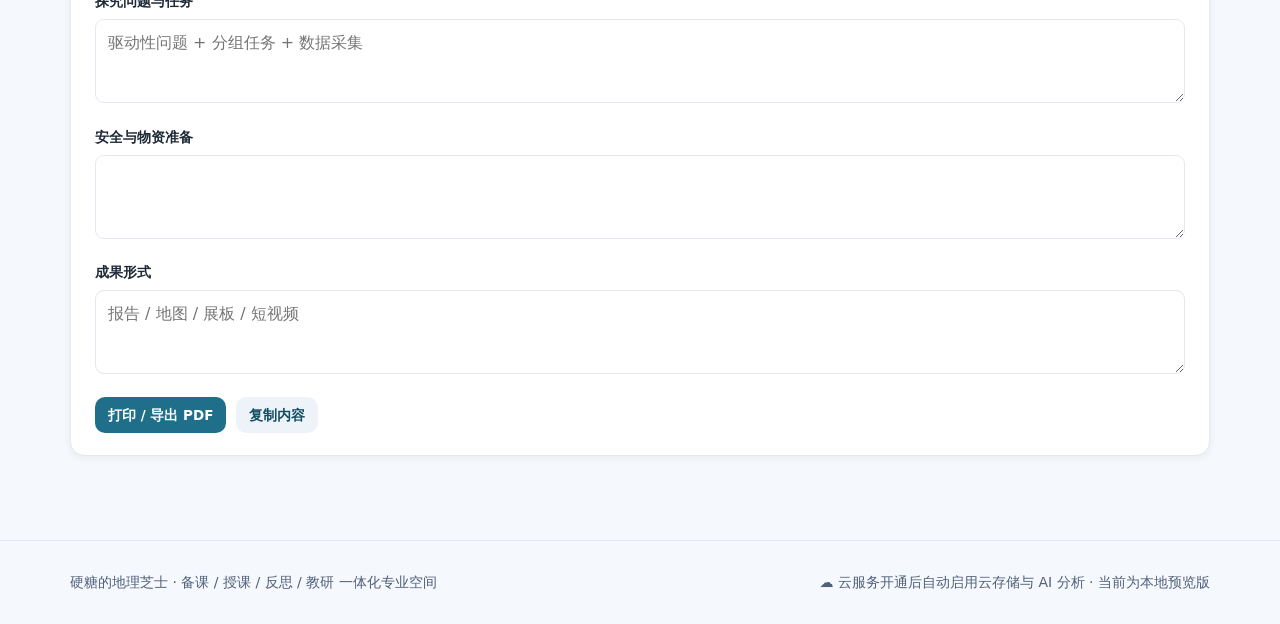
==== commit a3b2021c: "feat: 新增 GitHub 地理/地球科学资源库页面（互动·动图·教材数据·跨学科分类），并接入全站导航" ====
--- a/index.html
+++ b/index.html
@@ -26,6 +26,7 @@
       <a href="#kanban">⑥ 听评课/日历</a>
       <a href="science-illustration.html">🎨 科普插图</a>
       <a href="lecture-notes.html">📖 地理讲义</a>
+      <a href="resources.html">🌐 资源库</a>
     </nav>
   </div>
 </div>
@@ -514,6 +515,12 @@
         <div class="refline">成稿讲义 · 可直接上课</div>
         <ul><li>水循环 / 大气环流与气候 / 人口迁移</li><li>课标定位·重难点·板书·评价</li><li>可打印、可导出 Word</li></ul>
         <a class="more" href="lecture-notes.html">打开讲义 →</a>
+      </div>
+      <div class="template">
+        <div class="t-head"><h4>🌐 地理·地球科学资源库</h4></div>
+        <div class="refline">GitHub 开源资源 · 互动 / 动图 / 数据 / 跨学科</div>
+        <ul><li>交互式地球、气候地图、气象海洋模拟</li><li>地球科学动画与动图生成</li><li>GIS 教学资源与开源数据集</li><li>跨学科 PBL 项目入口</li></ul>
+        <a class="more" href="resources.html">打开资源库 →</a>
       </div>
     </div>
   </section>
